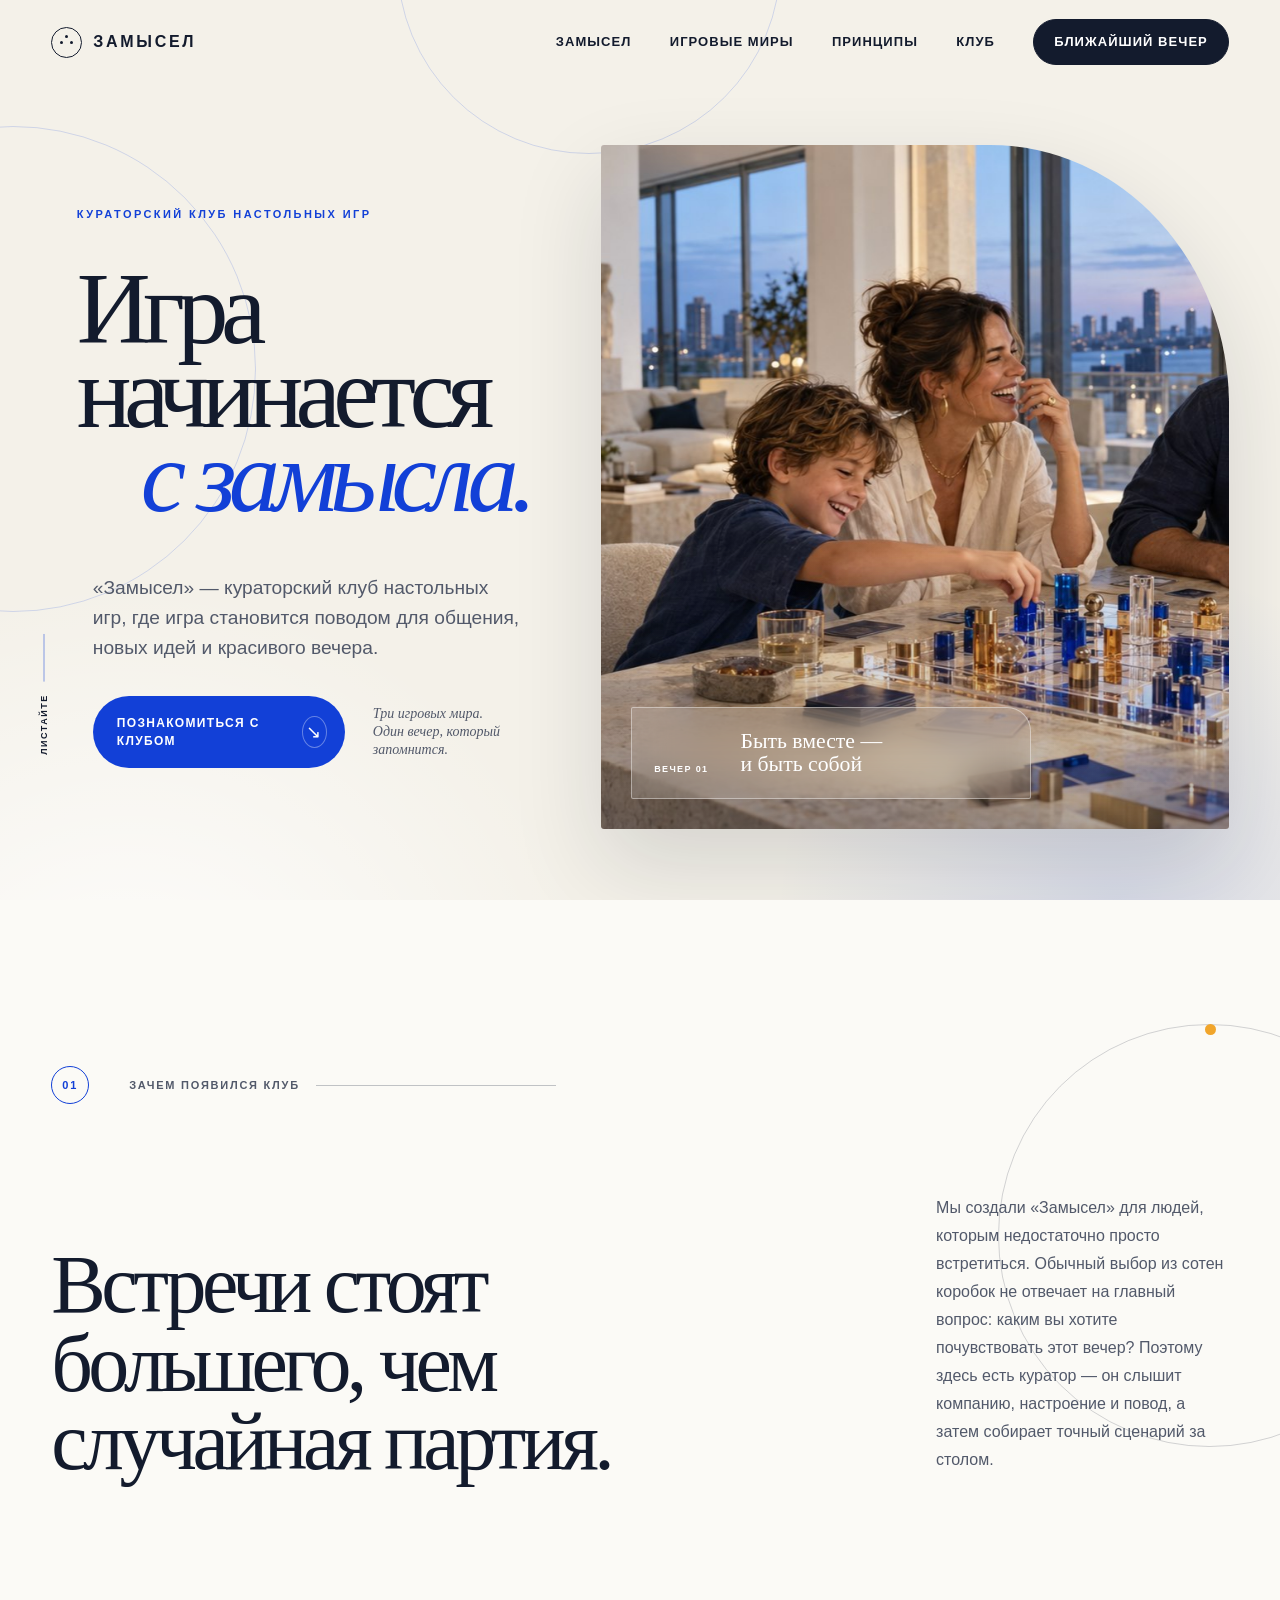
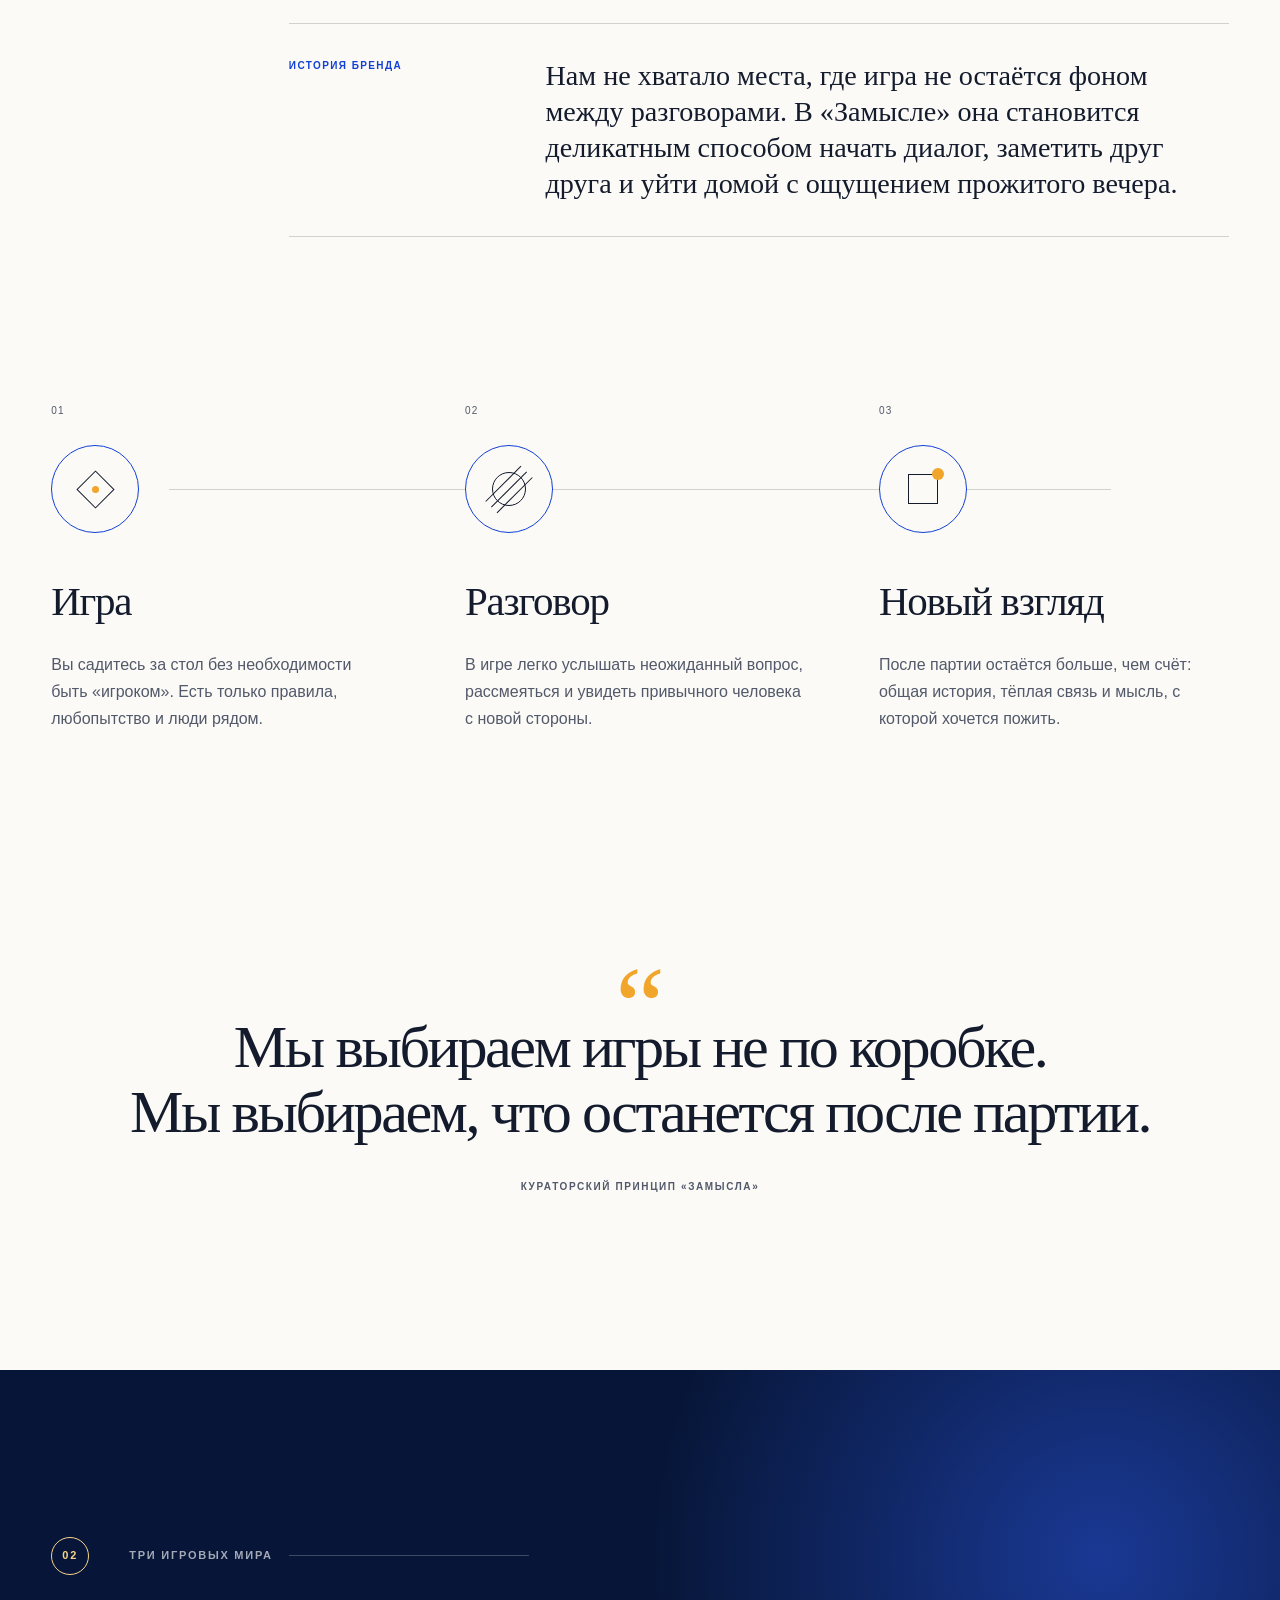
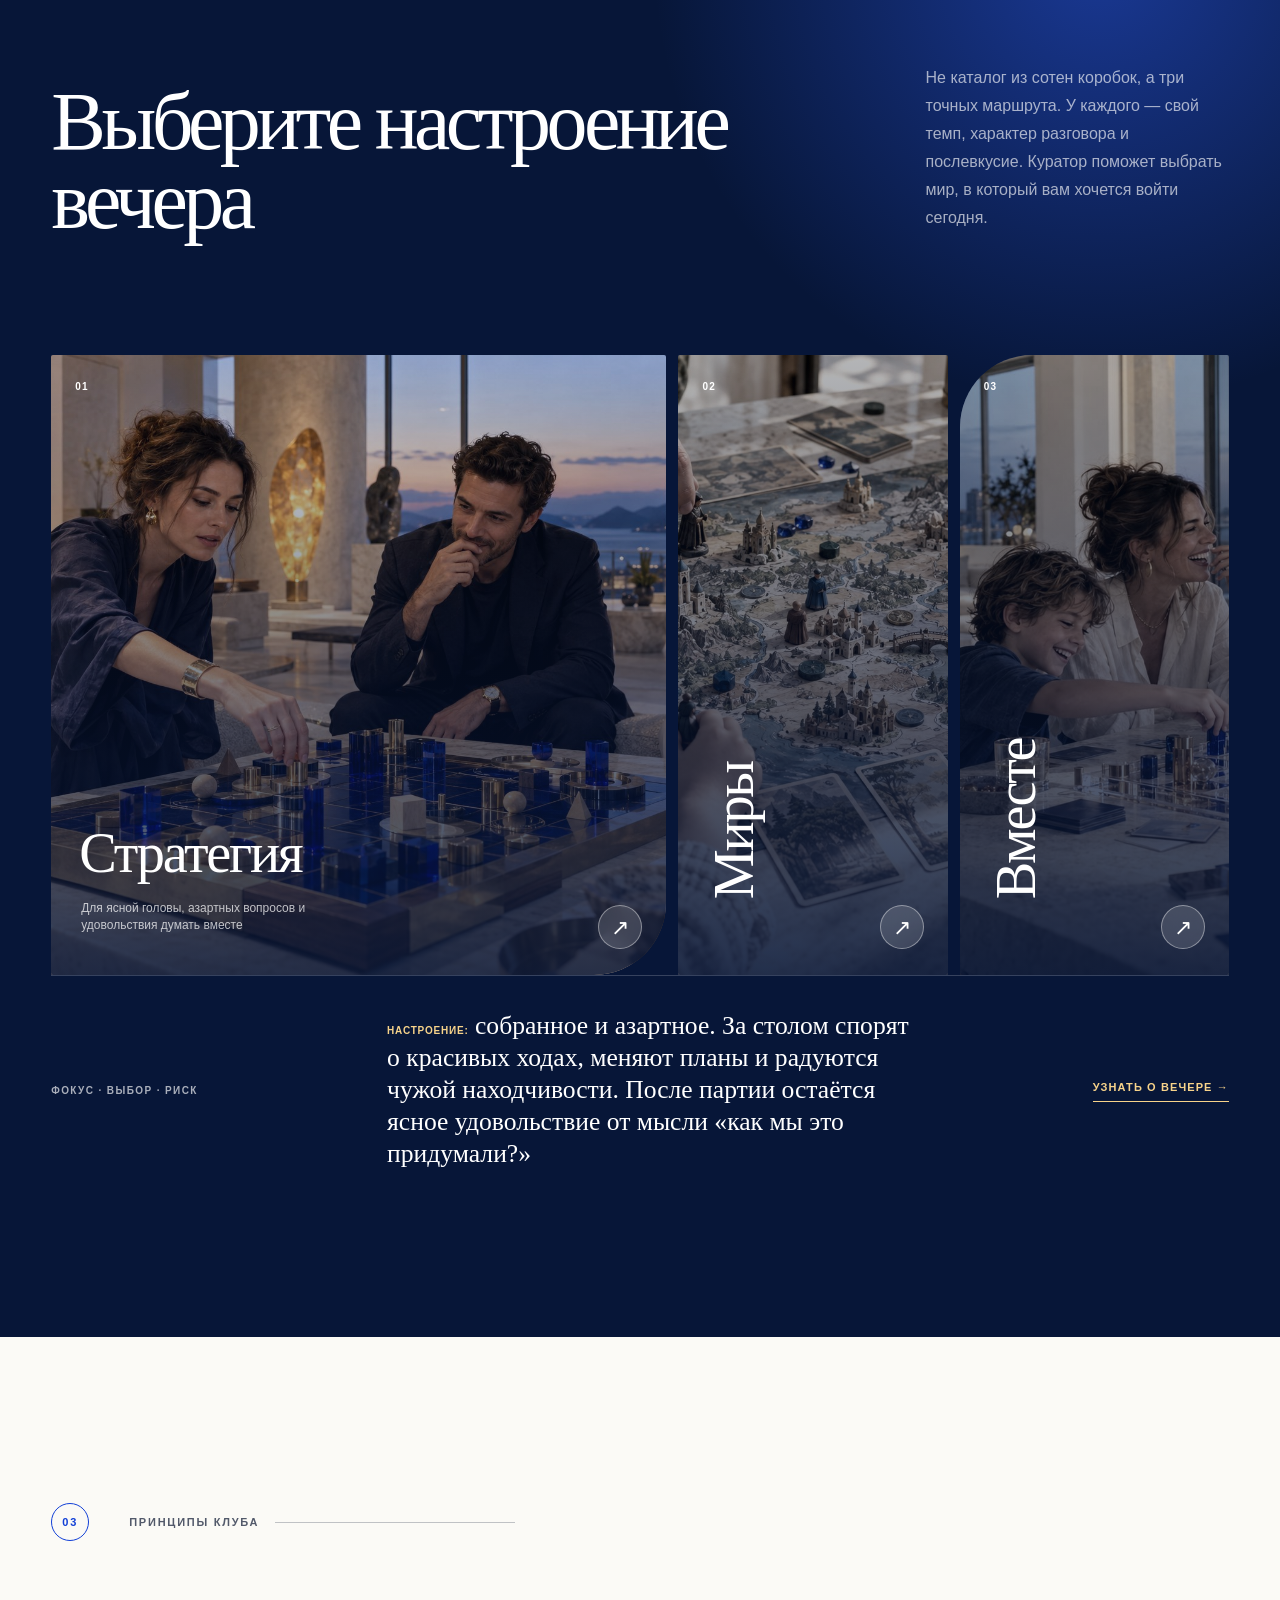
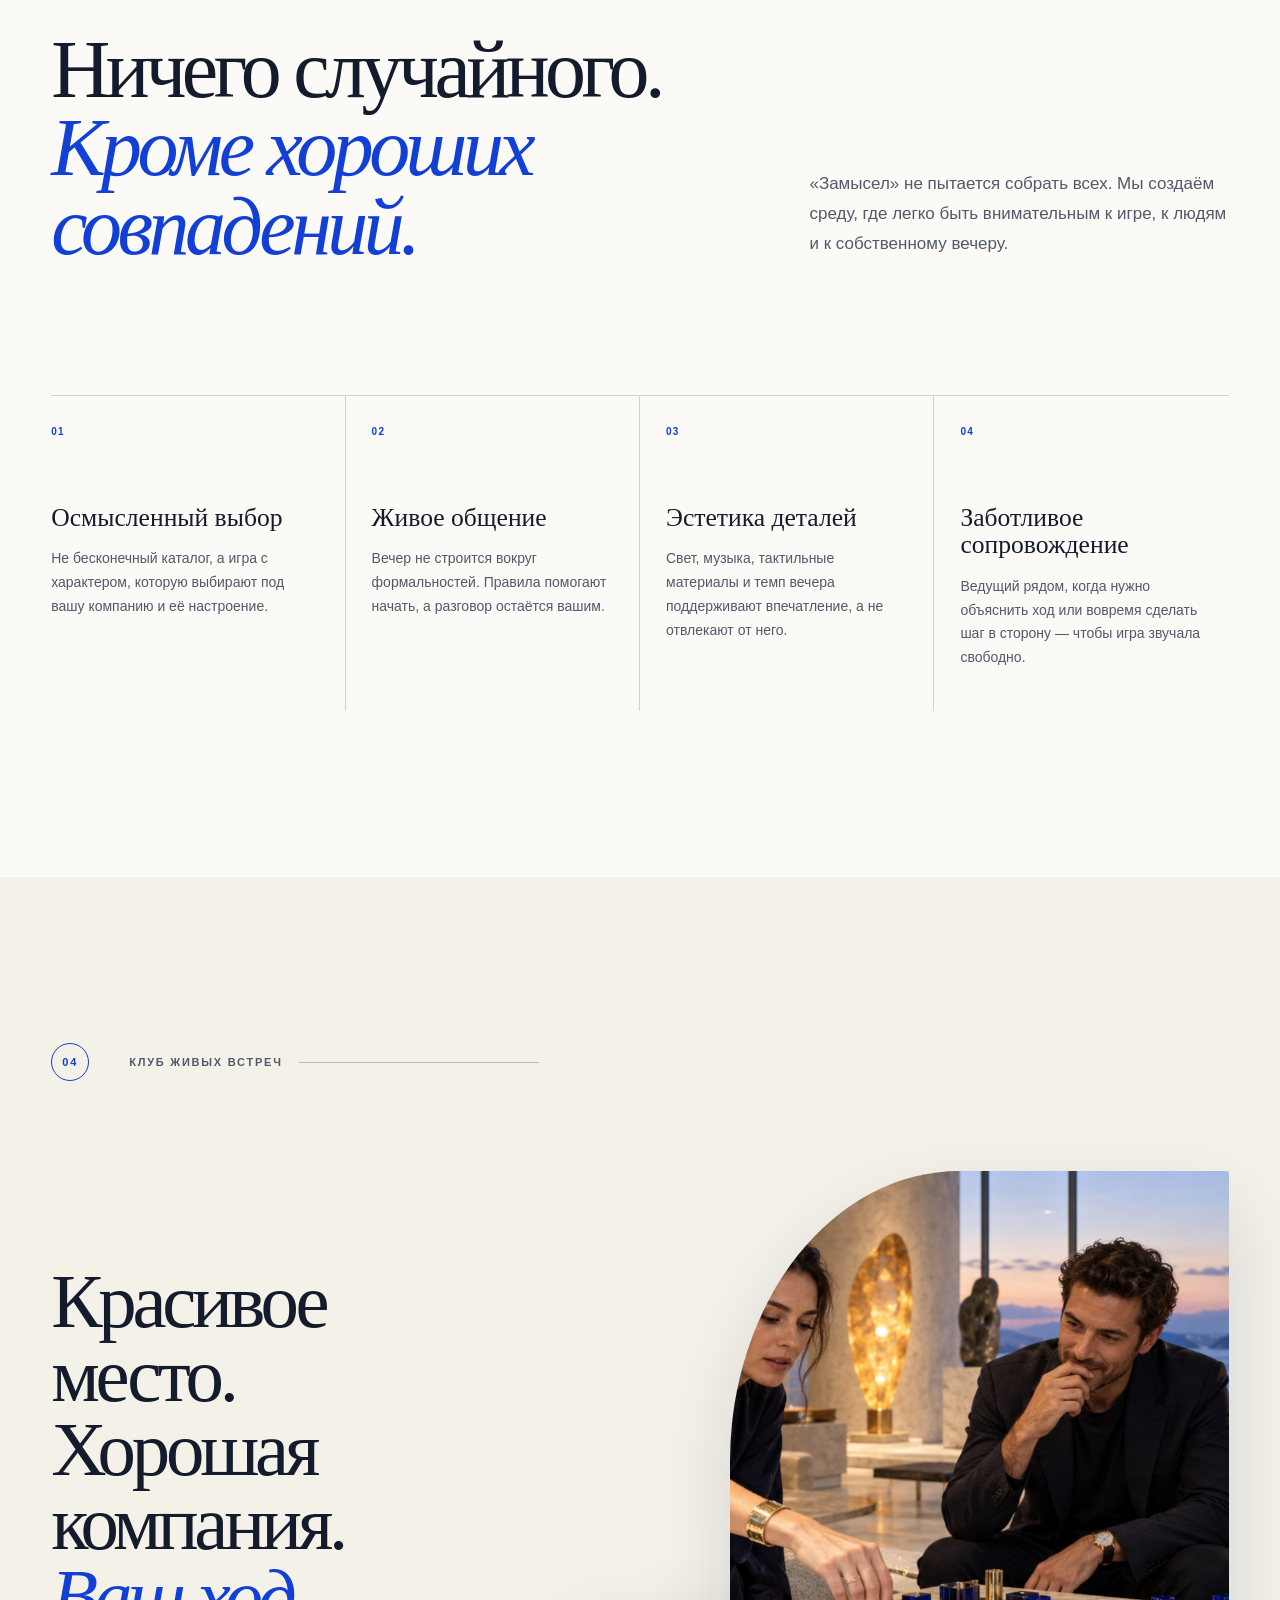
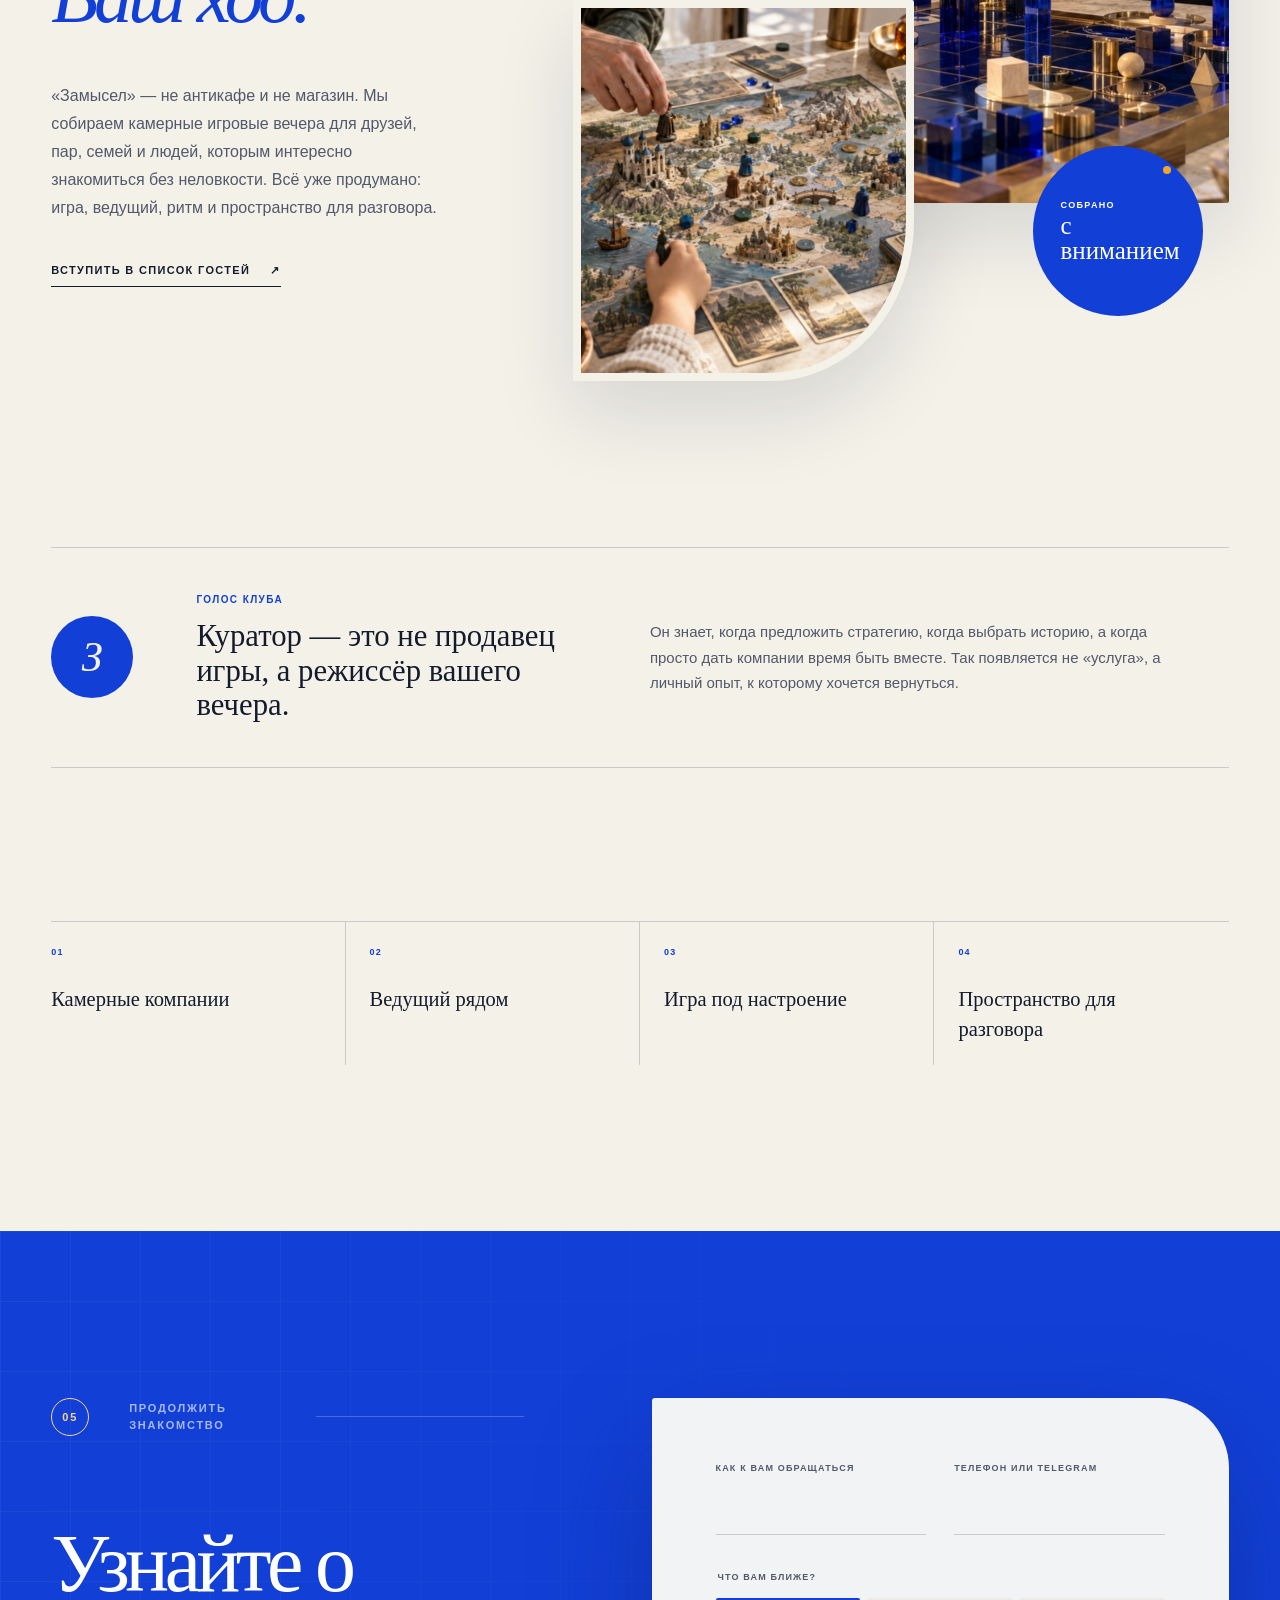
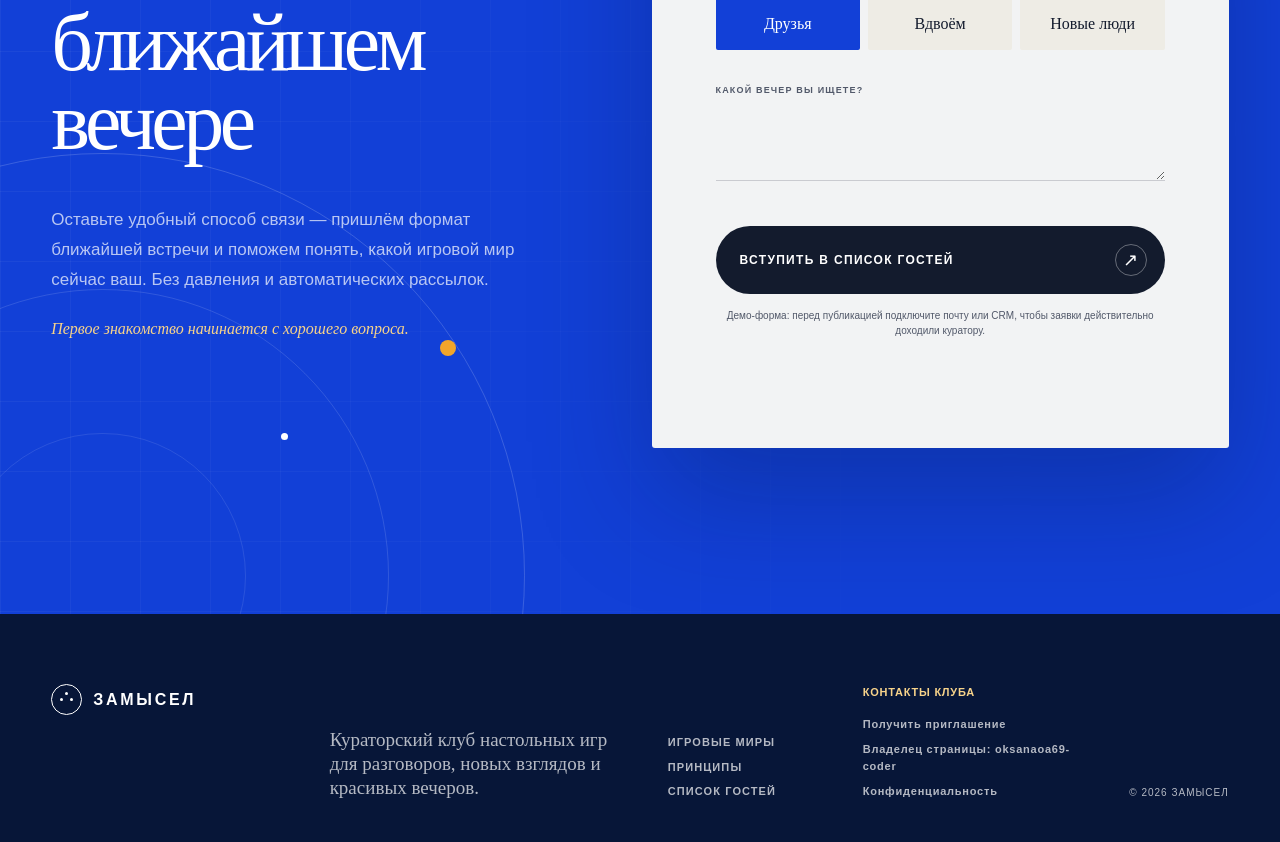
==== index.html @ 034beb00 "Обновить брендовый лендинг Замысла" ====
<!doctype html>
<html lang="ru">
  <head>
    <meta charset="UTF-8" />
    <meta name="viewport" content="width=device-width, initial-scale=1.0" />
    <meta
      name="description"
      content="Замысел — кураторский клуб настольных игр, где игра становится поводом для общения, новых идей и красивого вечера."
    />
    <meta name="theme-color" content="#f4f1e9" />
    <meta property="og:type" content="website" />
    <meta property="og:locale" content="ru_RU" />
    <meta property="og:title" content="Замысел — клуб настольных игр" />
    <meta
      property="og:description"
      content="Игра начинается с замысла. Кураторский клуб для разговоров, новых взглядов и красивых вечеров."
    />
    <meta property="og:url" content="https://oksanaoa69-coder.github.io/zamisil_lending/" />
    <meta
      property="og:image"
      content="https://oksanaoa69-coder.github.io/zamisil_lending/assets/images/og.jpg"
    />
    <meta property="og:image:width" content="1200" />
    <meta property="og:image:height" content="630" />
    <meta property="og:image:alt" content="Замысел — игра начинается с замысла" />
    <meta property="og:image:type" content="image/jpeg" />
    <meta name="twitter:card" content="summary_large_image" />
    <meta name="twitter:title" content="Замысел — клуб настольных игр" />
    <meta
      name="twitter:description"
      content="Игра начинается с замысла. Кураторский клуб для разговоров, новых взглядов и красивых вечеров."
    />
    <meta
      name="twitter:image"
      content="https://oksanaoa69-coder.github.io/zamisil_lending/assets/images/og.jpg"
    />
    <link rel="canonical" href="https://oksanaoa69-coder.github.io/zamisil_lending/" />
    <title>Замысел — кураторский клуб настольных игр</title>
    <link rel="icon" href="assets/favicon.svg" type="image/svg+xml" />
    <link rel="preload" href="assets/images/hero-together.jpg" as="image" />
    <link rel="stylesheet" href="styles.css" />
    <script src="script.js" defer></script>
  </head>
  <body>
    <a class="skip-link" href="#main">К содержанию</a>

    <div class="page-progress" aria-hidden="true"><span></span></div>
    <div class="cursor-glow" aria-hidden="true"></div>

    <header class="site-header" data-header>
      <a class="brand" href="#top" aria-label="Замысел — на главную">
        <span class="brand-mark" aria-hidden="true"><i></i></span>
        <span class="brand-name">Замысел</span>
      </a>

      <button
        class="menu-toggle"
        type="button"
        aria-expanded="false"
        aria-controls="site-nav"
        data-menu-toggle
      >
        <span>Меню</span>
        <i aria-hidden="true"></i>
      </button>

      <nav class="site-nav" id="site-nav" aria-label="Основная навигация" data-nav>
        <a href="#idea">Замысел</a>
        <a href="#collection">Игровые миры</a>
        <a href="#principles">Принципы</a>
        <a href="#club">Клуб</a>
        <a class="nav-cta" href="#invitation">Ближайший вечер</a>
      </nav>
    </header>

    <main id="main">
      <section class="hero" id="top" aria-labelledby="hero-title">
        <div class="hero-orbit orbit-one" aria-hidden="true"></div>
        <div class="hero-orbit orbit-two" aria-hidden="true"></div>

        <div class="hero-copy">
          <p class="eyebrow reveal">Кураторский клуб настольных игр</p>
          <h1 id="hero-title" class="hero-title">
            <span class="title-line reveal">Игра начинается</span>
            <span class="title-line title-accent reveal">с замысла.</span>
          </h1>
          <p class="hero-lead hero-positioning reveal">
            «Замысел» — кураторский клуб настольных игр, где игра становится поводом для общения,
            новых идей и красивого вечера.
          </p>
          <div class="hero-actions reveal">
            <a class="button button-primary magnetic" href="#club">
              <span>Познакомиться с клубом</span>
              <span class="button-arrow" aria-hidden="true">↘</span>
            </a>
            <span class="hero-note">Три игровых мира.<br />Один вечер, который запомнится.</span>
          </div>
        </div>

        <div class="hero-media reveal-media" data-parallax="0.045">
          <img
            src="assets/images/hero-together.jpg"
            alt="Люди за настольной игрой в светлом пространстве клуба"
            width="1672"
            height="941"
          />
          <div class="hero-media-label glass-card">
            <span>Вечер 01</span>
            <strong>Быть вместе —<br />и быть собой</strong>
          </div>
          <div class="hero-counter" aria-hidden="true">
            <span>01</span><i></i><span>03</span>
          </div>
        </div>

        <div class="hero-scroll" aria-hidden="true">
          <span>Листайте</span>
          <i></i>
        </div>
      </section>

      <section class="idea section" id="idea" aria-labelledby="idea-title">
        <div class="section-kicker reveal">
          <span>01</span>
          <p>Зачем появился клуб</p>
        </div>

        <div class="idea-heading">
          <h2 id="idea-title" class="display-heading reveal">
            Встречи стоят<br />большего, чем<br />случайная партия.
          </h2>
          <p class="idea-intro reveal">
            Мы создали «Замысел» для людей, которым недостаточно просто встретиться. Обычный выбор
            из сотен коробок не отвечает на главный вопрос: каким вы хотите почувствовать этот
            вечер? Поэтому здесь есть куратор — он слышит компанию, настроение и повод, а затем
            собирает точный сценарий за столом.
          </p>
        </div>

        <div class="brand-origin reveal">
          <p class="origin-label">История бренда</p>
          <p>
            Нам не хватало места, где игра не остаётся фоном между разговорами. В «Замысле» она
            становится деликатным способом начать диалог, заметить друг друга и уйти домой с
            ощущением прожитого вечера.
          </p>
        </div>

        <div class="story-path" data-story-path>
          <div class="story-line" aria-hidden="true"><i></i></div>

          <article class="story-step reveal" data-step="1">
            <span class="step-number">01</span>
            <div class="step-symbol symbol-play" aria-hidden="true"><i></i><b></b></div>
            <h3>Игра</h3>
            <p>Вы садитесь за стол без необходимости быть «игроком». Есть только правила, любопытство и люди рядом.</p>
          </article>

          <article class="story-step reveal" data-step="2">
            <span class="step-number">02</span>
            <div class="step-symbol symbol-idea" aria-hidden="true"><i></i><b></b></div>
            <h3>Разговор</h3>
            <p>В игре легко услышать неожиданный вопрос, рассмеяться и увидеть привычного человека с новой стороны.</p>
          </article>

          <article class="story-step reveal" data-step="3">
            <span class="step-number">03</span>
            <div class="step-symbol symbol-make" aria-hidden="true"><i></i><b></b></div>
            <h3>Новый взгляд</h3>
            <p>После партии остаётся больше, чем счёт: общая история, тёплая связь и мысль, с которой хочется пожить.</p>
          </article>
        </div>

        <div class="idea-quote reveal">
          <span class="quote-mark" aria-hidden="true">“</span>
          <blockquote>
            Мы выбираем игры не по коробке.<br />Мы выбираем, что останется после партии.
          </blockquote>
          <p>Кураторский принцип «Замысла»</p>
        </div>
      </section>

      <section class="collection section" id="collection" aria-labelledby="collection-title">
        <div class="section-kicker section-kicker-light reveal">
          <span>02</span>
          <p>Три игровых мира</p>
        </div>

        <div class="collection-head">
          <h2 id="collection-title" class="display-heading reveal">Выберите настроение вечера</h2>
          <p class="reveal">
            Не каталог из сотен коробок, а три точных маршрута. У каждого — свой темп, характер
            разговора и послевкусие. Куратор поможет выбрать мир, в который вам хочется войти сегодня.
          </p>
        </div>

        <div class="worlds" role="tablist" aria-label="Игровые миры">
          <button
            class="world-card is-active reveal"
            id="tab-strategy"
            type="button"
            role="tab"
            aria-selected="true"
            aria-controls="panel-strategy"
            data-world="strategy"
          >
            <span class="world-index">01</span>
            <img
              src="assets/images/world-strategy.jpg"
              alt="Компания размышляет над ходом в стратегической настольной игре"
              width="1536"
              height="1024"
              loading="lazy"
            />
            <span class="world-shade"></span>
            <span class="world-title">Стратегия</span>
            <span class="world-caption">Для ясной головы, азартных вопросов и удовольствия думать вместе</span>
            <span class="world-open" aria-hidden="true">↗</span>
          </button>

          <button
            class="world-card reveal"
            id="tab-worlds"
            type="button"
            role="tab"
            aria-selected="false"
            aria-controls="panel-worlds"
            tabindex="-1"
            data-world="worlds"
          >
            <span class="world-index">02</span>
            <img
              src="assets/images/world-story.jpg"
              alt="Детали игровой карты и рук участников приключенческой партии"
              width="1536"
              height="1024"
              loading="lazy"
            />
            <span class="world-shade"></span>
            <span class="world-title">Миры</span>
            <span class="world-caption">Для тех, кому хочется выйти из привычной реальности</span>
            <span class="world-open" aria-hidden="true">↗</span>
          </button>

          <button
            class="world-card reveal"
            id="tab-together"
            type="button"
            role="tab"
            aria-selected="false"
            aria-controls="panel-together"
            tabindex="-1"
            data-world="together"
          >
            <span class="world-index">03</span>
            <img
              src="assets/images/hero-together.jpg"
              alt="Тёплый игровой вечер в компании близких"
              width="1672"
              height="941"
              loading="lazy"
            />
            <span class="world-shade"></span>
            <span class="world-title">Вместе</span>
            <span class="world-caption">Для вечеров, которые потом вспоминают по фразам и смеху</span>
            <span class="world-open" aria-hidden="true">↗</span>
          </button>
        </div>

        <div class="world-panels">
          <article
            class="world-panel is-active"
            id="panel-strategy"
            role="tabpanel"
            aria-labelledby="tab-strategy"
            data-panel="strategy"
          >
            <span class="world-panel-tag">Фокус · Выбор · Риск</span>
            <p><strong>Настроение:</strong> собранное и азартное. За столом спорят о красивых ходах, меняют планы и радуются чужой находчивости. После партии остаётся ясное удовольствие от мысли «как мы это придумали?»</p>
            <a href="#invitation">Узнать о вечере <span aria-hidden="true">→</span></a>
          </article>
          <article
            class="world-panel"
            id="panel-worlds"
            role="tabpanel"
            aria-labelledby="tab-worlds"
            data-panel="worlds"
            hidden
          >
            <span class="world-panel-tag">История · Открытие · Воображение</span>
            <p><strong>Настроение:</strong> любопытное и чуть кинематографичное. Этот мир выбирают те, кто любит истории, детали и общий вымысел. За столом рождаются неожиданные роли, а после — собственная легенда вечера.</p>
            <a href="#invitation">Узнать о вечере <span aria-hidden="true">→</span></a>
          </article>
          <article
            class="world-panel"
            id="panel-together"
            role="tabpanel"
            aria-labelledby="tab-together"
            data-panel="together"
            hidden
          >
            <span class="world-panel-tag">Близость · Смех · Память</span>
            <p><strong>Настроение:</strong> лёгкое и настоящее. Здесь важнее не победа, а взгляд напротив, вовремя сказанная реплика и общий смех. После партии хочется не расходиться и продолжить разговор.</p>
            <a href="#invitation">Узнать о вечере <span aria-hidden="true">→</span></a>
          </article>
        </div>
      </section>

      <section class="principles section" id="principles" aria-labelledby="principles-title">
        <div class="section-kicker reveal">
          <span>03</span>
          <p>Принципы клуба</p>
        </div>
        <div class="principles-head">
          <h2 id="principles-title" class="display-heading reveal">Ничего случайного.<br /><em>Кроме хороших совпадений.</em></h2>
          <p class="reveal">«Замысел» не пытается собрать всех. Мы создаём среду, где легко быть внимательным к игре, к людям и к собственному вечеру.</p>
        </div>
        <ol class="principles-list">
          <li class="reveal">
            <span>01</span>
            <h3>Осмысленный выбор</h3>
            <p>Не бесконечный каталог, а игра с характером, которую выбирают под вашу компанию и её настроение.</p>
          </li>
          <li class="reveal">
            <span>02</span>
            <h3>Живое общение</h3>
            <p>Вечер не строится вокруг формальностей. Правила помогают начать, а разговор остаётся вашим.</p>
          </li>
          <li class="reveal">
            <span>03</span>
            <h3>Эстетика деталей</h3>
            <p>Свет, музыка, тактильные материалы и темп вечера поддерживают впечатление, а не отвлекают от него.</p>
          </li>
          <li class="reveal">
            <span>04</span>
            <h3>Заботливое сопровождение</h3>
            <p>Ведущий рядом, когда нужно объяснить ход или вовремя сделать шаг в сторону — чтобы игра звучала свободно.</p>
          </li>
        </ol>
      </section>

      <section class="club section" id="club" aria-labelledby="club-title">
        <div class="section-kicker reveal">
          <span>04</span>
          <p>Клуб живых встреч</p>
        </div>

        <div class="club-layout">
          <div class="club-copy">
            <h2 id="club-title" class="display-heading reveal">
              Красивое место.<br />Хорошая компания.<br /><em>Ваш ход.</em>
            </h2>
            <p class="reveal">
              «Замысел» — не антикафе и не магазин. Мы собираем камерные игровые вечера для друзей,
              пар, семей и людей, которым интересно знакомиться без неловкости. Всё уже продумано:
              игра, ведущий, ритм и пространство для разговора.
            </p>
            <a class="text-link reveal" href="#invitation">
              Вступить в список гостей <span aria-hidden="true">↗</span>
            </a>
          </div>

          <div class="club-collage" aria-label="Атмосфера клуба">
            <figure class="club-photo club-photo-main reveal-media" data-parallax="0.025">
              <img
                src="assets/images/world-strategy.jpg"
                alt="Участники камерного игрового вечера"
                width="1536"
                height="1024"
                loading="lazy"
              />
            </figure>
            <figure class="club-photo club-photo-detail reveal-media" data-parallax="-0.018">
              <img
                src="assets/images/world-story.jpg"
                alt="Детали настольной игры и рук участников"
                width="1536"
                height="1024"
                loading="lazy"
              />
            </figure>
            <div class="club-badge reveal" aria-hidden="true">
              <span>Собрано</span>
              <strong>с вниманием</strong>
              <i></i>
            </div>
          </div>
        </div>

        <aside class="curator-note reveal" aria-labelledby="curator-title">
          <div class="curator-note-mark" aria-hidden="true"><span>З</span></div>
          <div>
            <p class="origin-label">Голос клуба</p>
            <h3 id="curator-title">Куратор — это не продавец игры, а режиссёр вашего вечера.</h3>
          </div>
          <p>
            Он знает, когда предложить стратегию, когда выбрать историю, а когда просто дать компании время быть вместе. Так появляется не «услуга», а личный опыт, к которому хочется вернуться.
          </p>
        </aside>

        <ul class="club-values reveal" aria-label="Особенности клуба">
          <li><span>01</span>Камерные компании</li>
          <li><span>02</span>Ведущий рядом</li>
          <li><span>03</span>Игра под настроение</li>
          <li><span>04</span>Пространство для разговора</li>
        </ul>
      </section>

      <section class="invitation section" id="invitation" aria-labelledby="invitation-title">
        <div class="invitation-orbit" aria-hidden="true"><i></i><b></b></div>

        <div class="invitation-copy">
          <div class="section-kicker section-kicker-light reveal">
            <span>05</span>
            <p>Продолжить знакомство</p>
          </div>
          <h2 id="invitation-title" class="display-heading reveal">
            Узнайте о ближайшем вечере
          </h2>
          <p class="reveal">
            Оставьте удобный способ связи — пришлём формат ближайшей встречи и поможем понять,
            какой игровой мир сейчас ваш. Без давления и автоматических рассылок.
          </p>
          <span class="form-note reveal">Первое знакомство начинается с хорошего вопроса.</span>
        </div>

        <div class="form-wrap reveal">
          <form class="invitation-form" data-form novalidate>
            <div class="field">
              <label for="name">Как к вам обращаться</label>
              <input id="name" name="name" type="text" autocomplete="name" required />
              <span class="field-error">Пожалуйста, представьтесь</span>
            </div>

            <div class="field">
              <label for="contact">Телефон или Telegram</label>
              <input
                id="contact"
                name="contact"
                type="text"
                autocomplete="tel"
                required
                minlength="4"
              />
              <span class="field-error">Оставьте удобный способ связи</span>
            </div>

            <fieldset class="scenario-field">
              <legend>Что вам ближе?</legend>
              <div class="scenario-options">
                <label>
                  <input type="radio" name="scenario" value="friends" checked />
                  <span>Друзья</span>
                </label>
                <label>
                  <input type="radio" name="scenario" value="date" />
                  <span>Вдвоём</span>
                </label>
                <label>
                  <input type="radio" name="scenario" value="new" />
                  <span>Новые люди</span>
                </label>
              </div>
            </fieldset>

            <div class="field">
              <label for="message">Какой вечер вы ищете?</label>
              <textarea id="message" name="message" rows="2"></textarea>
            </div>

            <button class="button button-dark magnetic" type="submit">
              <span>Вступить в список гостей</span>
              <span class="button-arrow" aria-hidden="true">↗</span>
            </button>

            <p class="demo-disclaimer">
              Демо-форма: перед публикацией подключите почту или CRM, чтобы заявки действительно доходили куратору.
            </p>
          </form>

          <div class="form-success" data-form-success role="status" aria-live="polite" hidden>
            <span class="success-orbit" aria-hidden="true"><i></i></span>
            <p class="eyebrow">Вы в списке гостей</p>
            <h3>Спасибо, <span data-success-name>друг</span>.</h3>
            <p>В рабочей версии здесь будет подтверждение и программа ближайшего вечера. А пока можно вернуться к игровым мирам.</p>
            <button class="text-link" type="button" data-form-reset>
              Заполнить ещё раз <span aria-hidden="true">↗</span>
            </button>
          </div>
        </div>
      </section>
    </main>

    <footer class="site-footer" id="contacts">
      <a class="brand footer-brand" href="#top">
        <span class="brand-mark" aria-hidden="true"><i></i></span>
        <span class="brand-name">Замысел</span>
      </a>
      <p>Кураторский клуб настольных игр<br />для разговоров, новых взглядов и красивых вечеров.</p>
      <div class="footer-links">
        <a href="#collection">Игровые миры</a>
        <a href="#principles">Принципы</a>
        <a href="#invitation">Список гостей</a>
      </div>
      <div class="footer-contact">
        <span>Контакты клуба</span>
        <a href="#invitation">Получить приглашение</a>
        <a
          href="https://github.com/oksanaoa69-coder"
          target="_blank"
          rel="noopener noreferrer"
        >Владелец страницы: oksanaoa69-coder</a>
        <a href="privacy.html">Конфиденциальность</a>
      </div>
      <p class="footer-copy">© <span data-year></span> Замысел</p>
    </footer>
  </body>
</html>
---- styles.css ----
:root {
  --paper: #f4f1e9;
  --paper-bright: #fbfaf6;
  --stone: #ded8ca;
  --ink: #131b2d;
  --ink-soft: #52596a;
  --blue: #1240d7;
  --blue-deep: #0b236f;
  --blue-night: #071638;
  --amber: #f1a52b;
  --amber-soft: #f7d38a;
  --line: rgba(19, 27, 45, 0.18);
  --serif: "Iowan Old Style", "Palatino Linotype", Palatino, Baskerville, Georgia, serif;
  --sans: Inter, "Segoe UI", Helvetica, Arial, sans-serif;
  --page: min(92vw, 1440px);
  --header-height: 84px;
  --ease: cubic-bezier(0.2, 0.7, 0.2, 1);
}

*,
*::before,
*::after {
  box-sizing: border-box;
}

html {
  scroll-behavior: smooth;
  scroll-padding-top: calc(var(--header-height) + 12px);
  scrollbar-color: var(--blue) var(--paper);
}

body {
  margin: 0;
  min-width: 320px;
  overflow-x: hidden;
  color: var(--ink);
  background:
    radial-gradient(circle at 10% 12%, rgba(255, 255, 255, 0.95), transparent 30rem),
    var(--paper);
  font-family: var(--sans);
  font-size: 16px;
  line-height: 1.5;
  -webkit-font-smoothing: antialiased;
}

body.menu-open {
  overflow: hidden;
}

::selection {
  color: white;
  background: var(--blue);
}

img {
  display: block;
  max-width: 100%;
}

a {
  color: inherit;
  text-decoration: none;
}

button,
input,
textarea {
  color: inherit;
  font: inherit;
}

button,
a {
  -webkit-tap-highlight-color: transparent;
}

button {
  border: 0;
}

[hidden] {
  display: none !important;
}

:focus-visible {
  outline: 3px solid var(--amber);
  outline-offset: 4px;
}

.skip-link {
  position: fixed;
  top: 10px;
  left: 10px;
  z-index: 999;
  padding: 10px 16px;
  color: white;
  background: var(--ink);
  transform: translateY(-160%);
  transition: transform 0.2s ease;
}

.skip-link:focus {
  transform: translateY(0);
}

.page-progress {
  position: fixed;
  top: 0;
  left: 0;
  z-index: 200;
  width: 100%;
  height: 3px;
  pointer-events: none;
}

.page-progress span {
  display: block;
  width: 100%;
  height: 100%;
  background: var(--amber);
  transform: scaleX(0);
  transform-origin: left;
  will-change: transform;
}

.cursor-glow {
  position: fixed;
  top: 0;
  left: 0;
  z-index: 20;
  width: 260px;
  height: 260px;
  border-radius: 50%;
  pointer-events: none;
  opacity: 0;
  background: radial-gradient(circle, rgba(241, 165, 43, 0.13), rgba(18, 64, 215, 0.04) 40%, transparent 70%);
  transform: translate3d(-50%, -50%, 0);
  transition: opacity 0.35s ease;
  mix-blend-mode: multiply;
}

.cursor-glow.is-visible {
  opacity: 1;
}

.site-header {
  position: fixed;
  top: 0;
  left: 0;
  z-index: 100;
  display: flex;
  align-items: center;
  justify-content: space-between;
  width: 100%;
  height: var(--header-height);
  padding: 0 max(4vw, 24px);
  transition: background 0.4s ease, height 0.4s var(--ease), box-shadow 0.4s ease;
}

.site-header.is-scrolled {
  height: 68px;
  background: rgba(244, 241, 233, 0.82);
  box-shadow: 0 1px 0 rgba(19, 27, 45, 0.08);
  -webkit-backdrop-filter: blur(18px);
  backdrop-filter: blur(18px);
}

.brand {
  display: inline-flex;
  gap: 11px;
  align-items: center;
  font-size: 16px;
  font-weight: 700;
  letter-spacing: 0.17em;
  text-transform: uppercase;
}

.brand-mark {
  position: relative;
  display: grid;
  width: 31px;
  height: 31px;
  place-items: center;
  border: 1px solid currentColor;
  border-radius: 50%;
  transition: transform 0.5s var(--ease);
}

.brand:hover .brand-mark {
  transform: rotate(45deg);
}

.brand-mark::before,
.brand-mark::after,
.brand-mark i {
  position: absolute;
  width: 3px;
  height: 3px;
  content: "";
  background: currentColor;
  border-radius: 50%;
}

.brand-mark::before {
  left: 8px;
}

.brand-mark::after {
  right: 8px;
}

.brand-mark i {
  top: 7px;
}

.site-nav {
  display: flex;
  gap: clamp(24px, 3vw, 48px);
  align-items: center;
  font-size: 13px;
  font-weight: 600;
  letter-spacing: 0.08em;
  text-transform: uppercase;
}

.site-nav > a:not(.nav-cta) {
  position: relative;
  padding: 10px 0;
}

.site-nav > a:not(.nav-cta)::after {
  position: absolute;
  right: 0;
  bottom: 5px;
  left: 0;
  height: 1px;
  content: "";
  background: currentColor;
  transform: scaleX(0);
  transform-origin: right;
  transition: transform 0.35s var(--ease);
}

.site-nav > a:not(.nav-cta):hover::after,
.site-nav > a:not(.nav-cta).is-current::after {
  transform: scaleX(1);
  transform-origin: left;
}

.nav-cta {
  padding: 12px 20px;
  color: white;
  background: var(--ink);
  border: 1px solid var(--ink);
  border-radius: 999px;
  transition: color 0.25s ease, background 0.25s ease;
}

.nav-cta:hover {
  color: var(--ink);
  background: transparent;
}

.menu-toggle {
  display: none;
}

.section {
  position: relative;
  padding: clamp(100px, 13vw, 200px) max(4vw, 24px);
}

.section-kicker {
  display: grid;
  grid-template-columns: 62px auto;
  gap: 16px;
  align-items: center;
  width: var(--page);
  margin: 0 auto clamp(54px, 7vw, 98px);
  color: var(--ink-soft);
  font-size: 11px;
  font-weight: 700;
  letter-spacing: 0.16em;
  text-transform: uppercase;
}

.section-kicker span {
  display: grid;
  width: 38px;
  height: 38px;
  color: var(--blue);
  border: 1px solid currentColor;
  border-radius: 50%;
  place-items: center;
}

.section-kicker p {
  display: flex;
  gap: 16px;
  align-items: center;
  margin: 0;
}

.section-kicker p::after {
  display: block;
  width: min(20vw, 240px);
  height: 1px;
  content: "";
  background: currentColor;
  opacity: 0.35;
}

.section-kicker-light {
  color: rgba(255, 255, 255, 0.63);
}

.section-kicker-light span {
  color: var(--amber-soft);
}

.display-heading {
  margin: 0;
  font-family: var(--serif);
  font-size: clamp(42px, 6.4vw, 104px);
  font-weight: 400;
  line-height: 0.96;
  letter-spacing: -0.055em;
}

.eyebrow {
  margin: 0;
  font-size: 11px;
  font-weight: 700;
  letter-spacing: 0.22em;
  text-transform: uppercase;
}

.hero {
  position: relative;
  display: grid;
  grid-template-columns: minmax(340px, 0.92fr) minmax(440px, 1.22fr);
  gap: clamp(36px, 6vw, 100px);
  align-items: center;
  min-height: 100svh;
  padding: calc(var(--header-height) + 60px) max(4vw, 24px) 70px;
  overflow: hidden;
}

.hero::after {
  position: absolute;
  right: -15vw;
  bottom: -28vw;
  z-index: -1;
  width: 55vw;
  height: 55vw;
  content: "";
  background: radial-gradient(circle, rgba(18, 64, 215, 0.13), transparent 69%);
  border-radius: 50%;
}

.hero-copy {
  position: relative;
  z-index: 4;
  max-width: 720px;
  padding-left: max(2vw, 10px);
}

.hero-copy .eyebrow {
  margin-bottom: clamp(32px, 5vh, 64px);
  color: var(--blue);
}

.hero-title {
  margin: 0;
  font-family: var(--serif);
  font-size: clamp(64px, 8vw, 142px);
  font-weight: 400;
  line-height: 0.82;
  letter-spacing: -0.075em;
}

.title-line {
  display: block;
}

.title-accent {
  margin-left: clamp(34px, 5vw, 90px);
  color: var(--blue);
  font-style: italic;
  white-space: nowrap;
}

.hero-lead {
  max-width: 510px;
  margin: clamp(38px, 6vh, 70px) 0 0 max(1vw, 16px);
  color: var(--ink-soft);
  font-size: clamp(17px, 1.25vw, 21px);
  line-height: 1.7;
}

.hero-actions {
  display: flex;
  gap: 28px;
  align-items: center;
  margin: 34px 0 0 max(1vw, 16px);
}

.button {
  position: relative;
  display: inline-flex;
  gap: 30px;
  align-items: center;
  justify-content: space-between;
  min-width: 252px;
  padding: 18px 18px 18px 24px;
  overflow: hidden;
  font-size: 12px;
  font-weight: 700;
  letter-spacing: 0.11em;
  text-transform: uppercase;
  border-radius: 999px;
  cursor: pointer;
  transform: translate3d(var(--mag-x, 0), var(--mag-y, 0), 0);
  transition: transform 0.25s var(--ease), background 0.3s ease, color 0.3s ease;
}

.button > * {
  position: relative;
  z-index: 1;
}

.button-primary {
  color: white;
  background: var(--blue);
}

.button-primary::before,
.button-dark::before {
  position: absolute;
  inset: 0;
  content: "";
  background: var(--amber);
  border-radius: inherit;
  transform: translateX(-102%);
  transition: transform 0.45s var(--ease);
}

.button-primary:hover::before,
.button-dark:hover::before {
  transform: translateX(0);
}

.button-primary:hover,
.button-dark:hover {
  color: var(--ink);
}

.button-arrow {
  display: grid;
  width: 32px;
  height: 32px;
  font-size: 18px;
  font-weight: 400;
  border: 1px solid rgba(255, 255, 255, 0.35);
  border-radius: 50%;
  place-items: center;
}

.hero-note {
  color: var(--ink-soft);
  font-family: var(--serif);
  font-size: 14px;
  font-style: italic;
  line-height: 1.3;
}

.hero-media {
  position: relative;
  height: min(76vh, 820px);
  min-height: 560px;
  overflow: hidden;
  border-radius: 3px 38% 3px 3px;
  box-shadow: 0 35px 90px rgba(19, 27, 45, 0.14);
  isolation: isolate;
}

.hero-media::after {
  position: absolute;
  inset: 0;
  z-index: 1;
  content: "";
  background: linear-gradient(180deg, transparent 55%, rgba(7, 22, 56, 0.3));
  pointer-events: none;
}

.hero-media > img {
  width: 100%;
  height: 110%;
  object-fit: cover;
  object-position: 55% center;
  transform: translate3d(0, var(--parallax-y, 0), 0) scale(1.035);
  will-change: transform;
}

.glass-card {
  color: white;
  background: rgba(255, 255, 255, 0.13);
  border: 1px solid rgba(255, 255, 255, 0.4);
  -webkit-backdrop-filter: blur(18px);
  backdrop-filter: blur(18px);
}

.hero-media-label {
  position: absolute;
  bottom: 30px;
  left: 30px;
  z-index: 3;
  display: flex;
  gap: 32px;
  align-items: flex-end;
  width: min(400px, calc(100% - 60px));
  padding: 22px;
  border-radius: 2px 24px 2px 2px;
}

.hero-media-label span {
  font-size: 9px;
  font-weight: 700;
  letter-spacing: 0.15em;
  text-transform: uppercase;
}

.hero-media-label strong {
  font-family: var(--serif);
  font-size: clamp(20px, 1.7vw, 28px);
  font-weight: 400;
  line-height: 1.05;
}

.hero-counter {
  position: absolute;
  top: 26px;
  right: 28px;
  z-index: 3;
  display: flex;
  gap: 8px;
  align-items: center;
  color: white;
  font-size: 10px;
  letter-spacing: 0.1em;
}

.hero-counter i {
  width: 38px;
  height: 1px;
  background: currentColor;
}

.hero-orbit {
  position: absolute;
  z-index: -1;
  border: 1px solid rgba(18, 64, 215, 0.16);
  border-radius: 50%;
  animation: orbit-breathe 8s ease-in-out infinite;
}

.hero-orbit::before {
  position: absolute;
  top: 50%;
  left: -5px;
  width: 9px;
  height: 9px;
  content: "";
  background: var(--amber);
  border-radius: 50%;
}

.orbit-one {
  top: 14%;
  left: -18vw;
  width: 38vw;
  height: 38vw;
}

.orbit-two {
  top: -18vw;
  left: 31vw;
  width: 30vw;
  height: 30vw;
  animation-delay: -3s;
}

.hero-scroll {
  position: absolute;
  bottom: 25px;
  left: max(4vw, 24px);
  display: flex;
  gap: 12px;
  align-items: center;
  font-size: 9px;
  font-weight: 700;
  letter-spacing: 0.17em;
  text-transform: uppercase;
  transform: rotate(-90deg) translateX(100%);
  transform-origin: left bottom;
}

.hero-scroll i {
  width: 48px;
  height: 1px;
  overflow: hidden;
  background: var(--line);
}

.hero-scroll i::after {
  display: block;
  width: 100%;
  height: 100%;
  content: "";
  background: var(--blue);
  animation: scroll-line 2s ease-in-out infinite;
}

.idea {
  overflow: hidden;
  background: var(--paper-bright);
}

.idea::before {
  position: absolute;
  top: 6%;
  right: -11vw;
  width: 33vw;
  height: 33vw;
  content: "";
  border: 1px solid var(--line);
  border-radius: 50%;
}

.idea::after {
  position: absolute;
  top: 6%;
  right: 5vw;
  width: 11px;
  height: 11px;
  content: "";
  background: var(--amber);
  border-radius: 50%;
}

.idea-heading {
  display: grid;
  grid-template-columns: 1.5fr 0.58fr;
  gap: clamp(50px, 10vw, 160px);
  align-items: end;
  width: var(--page);
  margin: 0 auto;
}

.idea-intro {
  max-width: 420px;
  margin: 0 0 8px;
  color: var(--ink-soft);
  font-size: clamp(16px, 1.25vw, 20px);
  line-height: 1.75;
}

.story-path {
  position: relative;
  display: grid;
  grid-template-columns: repeat(3, 1fr);
  gap: clamp(28px, 5vw, 88px);
  width: var(--page);
  margin: clamp(90px, 13vw, 190px) auto 0;
}

.story-line {
  position: absolute;
  top: 86px;
  right: 10%;
  left: 10%;
  height: 1px;
  overflow: hidden;
  background: var(--line);
}

.story-line i {
  display: block;
  width: 100%;
  height: 100%;
  background: linear-gradient(90deg, var(--blue), var(--amber));
  transform: scaleX(var(--story-progress, 0));
  transform-origin: left;
}

.story-step {
  position: relative;
  z-index: 1;
  padding-top: 168px;
}

.step-number {
  position: absolute;
  top: 0;
  left: 0;
  color: var(--ink-soft);
  font-size: 10px;
  letter-spacing: 0.12em;
}

.step-symbol {
  position: absolute;
  top: 42px;
  left: 0;
  display: grid;
  width: 88px;
  height: 88px;
  background: var(--paper-bright);
  border: 1px solid var(--blue);
  border-radius: 50%;
  place-items: center;
  transition: color 0.45s ease, background 0.45s ease, transform 0.45s var(--ease);
}

.story-step:hover .step-symbol {
  color: white;
  background: var(--blue);
  transform: rotate(12deg) scale(1.05);
}

.step-symbol i,
.step-symbol b {
  position: absolute;
  display: block;
}

.symbol-play i {
  width: 27px;
  height: 27px;
  border: 1px solid currentColor;
  transform: rotate(45deg);
}

.symbol-play b {
  width: 7px;
  height: 7px;
  background: var(--amber);
  border-radius: 50%;
}

.symbol-idea i {
  width: 34px;
  height: 34px;
  border: 1px solid currentColor;
  border-radius: 50%;
}

.symbol-idea b {
  width: 50px;
  height: 1px;
  background: currentColor;
  box-shadow: 0 -8px 0 currentColor, 0 8px 0 currentColor;
  transform: rotate(-45deg);
}

.symbol-make i {
  width: 30px;
  height: 30px;
  border: 1px solid currentColor;
}

.symbol-make b {
  top: 22px;
  right: 22px;
  width: 12px;
  height: 12px;
  background: var(--amber);
  border-radius: 50%;
}

.story-step h3 {
  margin: 0 0 18px;
  font-family: var(--serif);
  font-size: clamp(34px, 3.2vw, 52px);
  font-weight: 400;
  letter-spacing: -0.03em;
}

.story-step p {
  max-width: 340px;
  margin: 0;
  color: var(--ink-soft);
  line-height: 1.7;
}

.idea-quote {
  position: relative;
  width: min(1060px, 90vw);
  margin: clamp(120px, 17vw, 240px) auto 0;
  text-align: center;
}

.quote-mark {
  display: block;
  height: 65px;
  color: var(--amber);
  font-family: var(--serif);
  font-size: 112px;
  line-height: 1;
}

.idea-quote blockquote {
  margin: 0;
  font-family: var(--serif);
  font-size: clamp(31px, 4.7vw, 72px);
  font-weight: 400;
  line-height: 1.08;
  letter-spacing: -0.04em;
}

.idea-quote p {
  margin-top: 34px;
  color: var(--ink-soft);
  font-size: 10px;
  font-weight: 700;
  letter-spacing: 0.16em;
  text-transform: uppercase;
}

.collection {
  color: white;
  background:
    radial-gradient(circle at 86% 12%, rgba(46, 94, 248, 0.48), transparent 28rem),
    var(--blue-night);
}

.collection-head {
  display: grid;
  grid-template-columns: 1.4fr 0.55fr;
  gap: clamp(50px, 8vw, 150px);
  align-items: end;
  width: var(--page);
  margin: 0 auto;
}

.collection-head > p {
  max-width: 380px;
  margin: 0 0 8px;
  color: rgba(255, 255, 255, 0.64);
  line-height: 1.75;
}

.worlds {
  display: grid;
  grid-template-columns: 1.6fr 0.7fr 0.7fr;
  gap: 12px;
  width: var(--page);
  min-height: 620px;
  margin: clamp(65px, 9vw, 120px) auto 0;
  transition: grid-template-columns 0.6s var(--ease);
}

.worlds[data-active="worlds"] {
  grid-template-columns: 0.7fr 1.6fr 0.7fr;
}

.worlds[data-active="together"] {
  grid-template-columns: 0.7fr 0.7fr 1.6fr;
}

.world-card {
  position: relative;
  min-width: 0;
  overflow: hidden;
  color: white;
  text-align: left;
  background: #172648;
  border-radius: 2px 2px 72px 2px;
  cursor: pointer;
  isolation: isolate;
}

.world-card:nth-child(2) {
  border-radius: 2px;
}

.world-card:nth-child(3) {
  border-radius: 72px 2px 2px 2px;
}

.world-card img {
  position: absolute;
  inset: 0;
  width: 100%;
  height: 100%;
  object-fit: cover;
  filter: saturate(0.55) contrast(1.08) brightness(0.75);
  transform: scale(1.04);
  transition: filter 0.7s ease, transform 0.9s var(--ease);
}

.world-card.is-active img,
.world-card:hover img {
  filter: saturate(0.9) contrast(1.02) brightness(0.9);
  transform: scale(1);
}

.world-shade {
  position: absolute;
  inset: 0;
  z-index: 1;
  background: linear-gradient(180deg, rgba(7, 22, 56, 0.06), rgba(7, 22, 56, 0.85));
}

.world-index,
.world-title,
.world-caption,
.world-open {
  position: absolute;
  z-index: 2;
}

.world-index {
  top: 24px;
  left: 24px;
  font-size: 10px;
  font-weight: 700;
  letter-spacing: 0.12em;
}

.world-title {
  bottom: 76px;
  left: 28px;
  font-family: var(--serif);
  font-size: clamp(36px, 4.4vw, 70px);
  line-height: 1;
  letter-spacing: -0.04em;
  transform: rotate(-90deg) translateY(100%);
  transform-origin: left bottom;
  transition: transform 0.5s var(--ease);
}

.world-card.is-active .world-title {
  bottom: 94px;
  transform: none;
}

.world-caption {
  bottom: 42px;
  left: 30px;
  max-width: 290px;
  overflow: hidden;
  font-size: 12px;
  line-height: 1.4;
  opacity: 0;
  transform: translateY(10px);
  transition: opacity 0.4s ease 0.15s, transform 0.4s ease 0.15s;
}

.world-card.is-active .world-caption {
  opacity: 0.72;
  transform: translateY(0);
}

.world-open {
  right: 24px;
  bottom: 26px;
  display: grid;
  width: 44px;
  height: 44px;
  font-size: 22px;
  background: rgba(255, 255, 255, 0.14);
  border: 1px solid rgba(255, 255, 255, 0.4);
  border-radius: 50%;
  place-items: center;
  -webkit-backdrop-filter: blur(10px);
  backdrop-filter: blur(10px);
}

.world-panels {
  width: var(--page);
  margin: 0 auto;
}

.world-panel {
  display: grid;
  grid-template-columns: 0.65fr 1.2fr 0.6fr;
  gap: 50px;
  align-items: center;
  min-height: 160px;
  padding: 34px 0 0;
  color: rgba(255, 255, 255, 0.66);
  border-top: 1px solid rgba(255, 255, 255, 0.19);
}

.world-panel[hidden] {
  display: none;
}

.world-panel-tag {
  font-size: 10px;
  font-weight: 700;
  letter-spacing: 0.14em;
  text-transform: uppercase;
}

.world-panel p {
  margin: 0;
  color: white;
  font-family: var(--serif);
  font-size: clamp(21px, 2vw, 31px);
  line-height: 1.25;
}

.world-panel a {
  justify-self: end;
  padding-bottom: 5px;
  color: var(--amber-soft);
  font-size: 11px;
  font-weight: 700;
  letter-spacing: 0.1em;
  text-transform: uppercase;
  border-bottom: 1px solid currentColor;
}

.club {
  overflow: hidden;
  background: var(--paper);
}

.club-layout {
  display: grid;
  grid-template-columns: 0.75fr 1.25fr;
  gap: clamp(60px, 10vw, 160px);
  align-items: center;
  width: var(--page);
  margin: 0 auto;
}

.club-copy {
  position: relative;
  z-index: 3;
}

.club-copy .display-heading {
  font-size: clamp(52px, 6vw, 96px);
}

.club-copy .display-heading em {
  color: var(--blue);
  font-weight: 400;
}

.club-copy > p {
  max-width: 470px;
  margin: 48px 0 30px;
  color: var(--ink-soft);
  font-size: clamp(16px, 1.2vw, 19px);
  line-height: 1.75;
}

.text-link {
  display: inline-flex;
  gap: 20px;
  align-items: center;
  padding: 10px 0 7px;
  font-size: 11px;
  font-weight: 700;
  letter-spacing: 0.12em;
  text-transform: uppercase;
  background: transparent;
  border-bottom: 1px solid currentColor;
  cursor: pointer;
}

.text-link span {
  transition: transform 0.3s var(--ease);
}

.text-link:hover span {
  transform: translate(4px, -4px);
}

.club-collage {
  position: relative;
  min-height: min(65vw, 810px);
}

.club-photo {
  position: absolute;
  margin: 0;
  overflow: hidden;
  box-shadow: 0 32px 80px rgba(19, 27, 45, 0.13);
}

.club-photo img {
  width: 100%;
  height: 110%;
  object-fit: cover;
  transform: translate3d(0, var(--parallax-y, 0), 0) scale(1.03);
}

.club-photo-main {
  top: 0;
  right: 0;
  width: 76%;
  height: 78%;
  border-radius: 46% 2px 2px 2px;
}

.club-photo-main img {
  object-position: 55% center;
}

.club-photo-detail {
  bottom: 0;
  left: 0;
  z-index: 2;
  width: 52%;
  height: 47%;
  border: 8px solid var(--paper);
  border-radius: 2px 2px 42% 2px;
}

.club-photo-detail img {
  object-position: center;
}

.club-badge {
  position: absolute;
  right: 4%;
  bottom: 8%;
  z-index: 4;
  display: flex;
  flex-direction: column;
  justify-content: center;
  width: 170px;
  height: 170px;
  padding: 28px;
  color: white;
  background: var(--blue);
  border-radius: 50%;
  animation: orbit-breathe 6s ease-in-out infinite;
}

.club-badge span {
  font-size: 9px;
  font-weight: 700;
  letter-spacing: 0.15em;
  text-transform: uppercase;
}

.club-badge strong {
  font-family: var(--serif);
  font-size: 25px;
  font-weight: 400;
  line-height: 1;
}

.club-badge i {
  position: absolute;
  top: 20px;
  right: 32px;
  width: 8px;
  height: 8px;
  background: var(--amber);
  border-radius: 50%;
}

.club-values {
  display: grid;
  grid-template-columns: repeat(4, 1fr);
  width: var(--page);
  margin: clamp(90px, 12vw, 170px) auto 0;
  padding: 0;
  list-style: none;
  border-top: 1px solid var(--line);
}

.club-values li {
  min-height: 120px;
  padding: 24px 24px 20px 0;
  font-family: var(--serif);
  font-size: clamp(17px, 1.6vw, 24px);
  border-right: 1px solid var(--line);
}

.club-values li + li {
  padding-left: 24px;
}

.club-values li:last-child {
  border-right: 0;
}

.club-values span {
  display: block;
  margin-bottom: 24px;
  color: var(--blue);
  font-family: var(--sans);
  font-size: 9px;
  font-weight: 700;
  letter-spacing: 0.13em;
}

.invitation {
  display: grid;
  grid-template-columns: 0.9fr 1.1fr;
  gap: clamp(60px, 10vw, 170px);
  min-height: 850px;
  overflow: hidden;
  color: white;
  background: var(--blue);
}

.invitation::before {
  position: absolute;
  inset: 0;
  content: "";
  background:
    linear-gradient(rgba(255, 255, 255, 0.045) 1px, transparent 1px),
    linear-gradient(90deg, rgba(255, 255, 255, 0.045) 1px, transparent 1px);
  background-size: 70px 70px;
  -webkit-mask-image: linear-gradient(90deg, black, transparent 78%);
  mask-image: linear-gradient(90deg, black, transparent 78%);
}

.invitation-copy,
.form-wrap {
  position: relative;
  z-index: 2;
}

.invitation-copy .section-kicker {
  width: auto;
  margin-bottom: clamp(50px, 7vw, 90px);
}

.invitation-copy > p {
  max-width: 500px;
  margin: 44px 0 22px;
  color: rgba(255, 255, 255, 0.7);
  font-size: clamp(17px, 1.3vw, 20px);
  line-height: 1.75;
}

.form-note {
  color: var(--amber-soft);
  font-family: var(--serif);
  font-size: 16px;
  font-style: italic;
}

.invitation-orbit {
  position: absolute;
  bottom: -30vw;
  left: -25vw;
  width: 66vw;
  height: 66vw;
  border: 1px solid rgba(255, 255, 255, 0.17);
  border-radius: 50%;
}

.invitation-orbit::before,
.invitation-orbit::after,
.invitation-orbit i,
.invitation-orbit b {
  position: absolute;
  content: "";
  border-radius: 50%;
}

.invitation-orbit::before {
  inset: 16%;
  border: 1px solid rgba(255, 255, 255, 0.13);
}

.invitation-orbit::after {
  inset: 33%;
  border: 1px solid rgba(255, 255, 255, 0.1);
}

.invitation-orbit i {
  top: 22%;
  right: 8%;
  width: 16px;
  height: 16px;
  background: var(--amber);
}

.invitation-orbit b {
  top: 33%;
  right: 28%;
  width: 7px;
  height: 7px;
  background: white;
}

.form-wrap {
  align-self: center;
  min-height: 650px;
  padding: clamp(30px, 5vw, 70px);
  color: var(--ink);
  background: rgba(251, 250, 246, 0.96);
  border-radius: 3px 70px 3px 3px;
  box-shadow: 0 50px 120px rgba(4, 14, 47, 0.25);
}

.invitation-form {
  display: grid;
  grid-template-columns: 1fr 1fr;
  gap: 34px 28px;
}

.field {
  position: relative;
  padding-top: 24px;
}

.field:nth-of-type(3),
.scenario-field,
.invitation-form .button,
.demo-disclaimer {
  grid-column: 1 / -1;
}

.field label,
.scenario-field legend {
  display: block;
  color: var(--ink-soft);
  font-size: 9px;
  font-weight: 700;
  letter-spacing: 0.13em;
  text-transform: uppercase;
}

.field label {
  position: absolute;
  top: 0;
}

.field input,
.field textarea {
  width: 100%;
  padding: 10px 0 14px;
  background: transparent;
  border: 0;
  border-bottom: 1px solid var(--line);
  border-radius: 0;
  outline: 0;
  transition: border-color 0.3s ease, box-shadow 0.3s ease;
}

.field input:focus,
.field textarea:focus {
  border-bottom-color: var(--blue);
  box-shadow: 0 1px 0 var(--blue);
}

.field textarea {
  min-height: 68px;
  resize: vertical;
}

.field-error {
  position: absolute;
  right: 0;
  bottom: -19px;
  display: none;
  color: #a03232;
  font-size: 10px;
}

.field.has-error input {
  border-bottom-color: #a03232;
}

.field.has-error .field-error {
  display: block;
}

.scenario-field {
  min-width: 0;
  margin: 2px 0 0;
  padding: 0;
  border: 0;
}

.scenario-field legend {
  margin-bottom: 14px;
}

.scenario-options {
  display: grid;
  grid-template-columns: repeat(3, 1fr);
  gap: 8px;
}

.scenario-options label {
  cursor: pointer;
}

.scenario-options input {
  position: absolute;
  width: 1px;
  height: 1px;
  opacity: 0;
}

.scenario-options span {
  display: grid;
  min-height: 52px;
  padding: 10px;
  font-family: var(--serif);
  text-align: center;
  background: #eeece5;
  border: 1px solid transparent;
  border-radius: 2px;
  place-items: center;
  transition: color 0.25s ease, background 0.25s ease, border-color 0.25s ease;
}

.scenario-options input:checked + span {
  color: white;
  background: var(--blue);
}

.scenario-options input:focus-visible + span {
  outline: 3px solid var(--amber);
  outline-offset: 3px;
}

.button-dark {
  width: 100%;
  margin-top: 4px;
  color: white;
  background: var(--ink);
}

.demo-disclaimer {
  margin: -20px 0 0;
  color: var(--ink-soft);
  font-size: 10px;
  text-align: center;
}

.form-success {
  display: flex;
  flex-direction: column;
  align-items: flex-start;
  justify-content: center;
  min-height: 510px;
  padding: clamp(10px, 4vw, 50px);
}

.form-success[hidden] {
  display: none;
}

.form-success .eyebrow {
  color: var(--blue);
}

.form-success h3 {
  margin: 28px 0 24px;
  font-family: var(--serif);
  font-size: clamp(44px, 5vw, 74px);
  font-weight: 400;
  line-height: 1;
  letter-spacing: -0.04em;
}

.form-success > p:not(.eyebrow) {
  max-width: 440px;
  margin: 0 0 40px;
  color: var(--ink-soft);
  line-height: 1.7;
}

.success-orbit {
  position: relative;
  display: grid;
  width: 90px;
  height: 90px;
  margin-bottom: 46px;
  border: 1px solid var(--blue);
  border-radius: 50%;
  place-items: center;
}

.success-orbit::before,
.success-orbit::after {
  position: absolute;
  content: "";
  background: var(--blue);
}

.success-orbit::before {
  width: 35px;
  height: 1px;
  transform: rotate(45deg);
}

.success-orbit::after {
  width: 35px;
  height: 1px;
  transform: rotate(-45deg);
}

.success-orbit i {
  position: absolute;
  top: 8px;
  right: 8px;
  width: 10px;
  height: 10px;
  background: var(--amber);
  border-radius: 50%;
}

.site-footer {
  display: grid;
  grid-template-columns: 1fr 1fr 1fr auto;
  gap: 40px;
  align-items: end;
  padding: 70px max(4vw, 24px) 42px;
  color: rgba(255, 255, 255, 0.7);
  background: var(--blue-night);
}

.footer-brand {
  align-self: start;
  color: white;
}

.site-footer > p {
  margin: 0;
  font-family: var(--serif);
  font-size: 19px;
  line-height: 1.25;
}

.footer-links {
  display: flex;
  flex-direction: column;
  gap: 8px;
  font-size: 11px;
  font-weight: 700;
  letter-spacing: 0.1em;
  text-transform: uppercase;
}

.footer-links a:hover {
  color: white;
}

.site-footer .footer-copy {
  font-family: var(--sans);
  font-size: 10px;
  letter-spacing: 0.1em;
  text-transform: uppercase;
}

.reveal,
.reveal-media {
  opacity: 1;
  transform: none;
}

.reveal-media {
  transform: none;
}

.js-ready .reveal,
.js-ready .reveal-media {
  opacity: 0;
  transform: translateY(28px);
  transition: opacity 0.65s var(--ease), transform 0.65s var(--ease);
}

.js-ready .reveal-media {
  transform: translateY(35px) scale(0.985);
}

.js-ready .reveal.is-visible,
.js-ready .reveal-media.is-visible {
  opacity: 1;
  transform: translateY(0) scale(1);
}

.title-line:nth-child(2) {
  transition-delay: 0.12s;
}

.hero-lead {
  transition-delay: 0.2s;
}

.hero-actions {
  transition-delay: 0.28s;
}

@keyframes scroll-line {
  0% {
    transform: translateX(-100%);
  }
  55%,
  100% {
    transform: translateX(100%);
  }
}

@keyframes orbit-breathe {
  0%,
  100% {
    transform: scale(1) rotate(0deg);
  }
  50% {
    transform: scale(1.04) rotate(6deg);
  }
}

@media (max-width: 1120px) {
  .hero {
    grid-template-columns: 0.9fr 1fr;
    gap: 35px;
  }

  .hero-title {
    font-size: clamp(60px, 8.5vw, 100px);
  }

  .hero-media {
    height: 70vh;
  }

  .worlds {
    min-height: 540px;
  }

  .invitation {
    gap: 60px;
  }
}

@media (max-width: 900px) {
  :root {
    --header-height: 70px;
  }

  .site-header {
    padding: 0 24px;
  }

  .menu-toggle {
    position: relative;
    z-index: 103;
    display: flex;
    gap: 10px;
    align-items: center;
    padding: 12px;
    font-size: 10px;
    font-weight: 700;
    letter-spacing: 0.12em;
    text-transform: uppercase;
    background: transparent;
    cursor: pointer;
  }

  .menu-toggle i,
  .menu-toggle i::before {
    display: block;
    width: 18px;
    height: 1px;
    content: "";
    background: currentColor;
    transition: transform 0.3s ease;
  }

  .menu-toggle i::before {
    transform: translateY(5px);
  }

  .menu-toggle[aria-expanded="true"] i {
    transform: rotate(45deg);
  }

  .menu-toggle[aria-expanded="true"] i::before {
    transform: rotate(-90deg);
  }

  .site-nav {
    position: fixed;
    inset: 0;
    z-index: 102;
    display: flex;
    flex-direction: column;
    gap: 18px;
    align-items: flex-start;
    justify-content: center;
    padding: 80px 12vw;
    color: white;
    font-family: var(--serif);
    font-size: clamp(34px, 7vw, 62px);
    font-weight: 400;
    letter-spacing: -0.03em;
    text-transform: none;
    background: var(--blue-night);
    visibility: hidden;
    opacity: 0;
    transform: translateY(-12px);
    transition: opacity 0.35s ease, transform 0.35s var(--ease), visibility 0.35s;
  }

  .site-nav.is-open {
    visibility: visible;
    opacity: 1;
    transform: translateY(0);
  }

  .site-nav .nav-cta {
    margin-top: 24px;
    padding: 15px 22px;
    color: var(--ink);
    font-family: var(--sans);
    font-size: 11px;
    letter-spacing: 0.1em;
    text-transform: uppercase;
    background: var(--amber);
    border-color: var(--amber);
  }

  .site-header:has(.site-nav.is-open) {
    color: white;
    background: transparent;
    box-shadow: none;
  }

  .hero {
    grid-template-columns: 1fr;
    min-height: auto;
    padding-top: 140px;
  }

  .hero-copy {
    max-width: 760px;
  }

  .hero-title {
    font-size: clamp(70px, 14vw, 126px);
  }

  .hero-lead {
    max-width: 620px;
  }

  .hero-media {
    width: calc(100% - 5vw);
    height: 68vh;
    margin-left: 5vw;
  }

  .hero-scroll {
    display: none;
  }

  .idea-heading,
  .collection-head,
  .club-layout,
  .invitation {
    grid-template-columns: 1fr;
  }

  .idea-intro,
  .collection-head > p {
    max-width: 580px;
  }

  .story-path {
    gap: 26px;
  }

  .worlds {
    grid-template-columns: 1.45fr 0.65fr 0.65fr;
    min-height: 510px;
  }

  .world-panel {
    grid-template-columns: 0.7fr 1.3fr;
  }

  .world-panel a {
    display: none;
  }

  .club-collage {
    min-height: 720px;
  }

  .club-copy > p {
    max-width: 620px;
  }

  .club-values {
    grid-template-columns: 1fr 1fr;
  }

  .club-values li:nth-child(2) {
    border-right: 0;
  }

  .club-values li:nth-child(n + 3) {
    border-top: 1px solid var(--line);
  }

  .invitation {
    min-height: 0;
  }

  .invitation-copy .section-kicker {
    margin-left: 0;
  }

  .form-wrap {
    min-height: 0;
  }

  .site-footer {
    grid-template-columns: 1fr 1fr;
  }

  .footer-links,
  .footer-copy {
    margin-top: 35px;
  }
}

@media (max-width: 650px) {
  :root {
    --page: 100%;
  }

  .section {
    padding: 100px 20px;
  }

  .section-kicker {
    grid-template-columns: 46px auto;
    margin-bottom: 50px;
  }

  .section-kicker span {
    width: 34px;
    height: 34px;
  }

  .section-kicker p::after {
    flex: 1;
    width: auto;
  }

  .display-heading {
    font-size: clamp(45px, 13.5vw, 68px);
  }

  .hero {
    gap: 50px;
    padding: 126px 20px 38px;
  }

  .hero-copy {
    padding-left: 0;
  }

  .hero-copy .eyebrow {
    margin-bottom: 30px;
  }

  .hero-title {
    font-size: clamp(64px, 19vw, 92px);
    line-height: 0.88;
  }

  .title-accent {
    margin-left: 24px;
  }

  .hero-lead,
  .hero-actions {
    margin-left: 0;
  }

  .hero-actions {
    align-items: flex-start;
  }

  .button {
    min-width: 220px;
  }

  .hero-note {
    display: none;
  }

  .hero-media {
    width: calc(100% + 20px);
    height: 70svh;
    min-height: 520px;
    margin-left: 0;
    border-radius: 2px 120px 2px 2px;
  }

  .hero-media > img {
    object-position: 62% center;
  }

  .hero-media-label {
    bottom: 18px;
    left: 18px;
    width: calc(100% - 36px);
    padding: 17px;
  }

  .idea-heading {
    gap: 38px;
  }

  .story-path {
    grid-template-columns: 1fr;
    gap: 62px;
    margin-top: 85px;
  }

  .story-line {
    top: 42px;
    right: auto;
    bottom: 40px;
    left: 43px;
    width: 1px;
    height: auto;
  }

  .story-line i {
    width: 100%;
    height: 100%;
    transform: scaleY(var(--story-progress, 0));
    transform-origin: top;
  }

  .story-step {
    min-height: 120px;
    padding: 0 0 0 122px;
  }

  .step-number {
    top: -24px;
  }

  .step-symbol {
    top: 0;
  }

  .idea-quote {
    margin-top: 125px;
  }

  .collection-head {
    gap: 35px;
  }

  .worlds {
    display: flex;
    width: calc(100% + 20px);
    min-height: 0;
    margin-left: 0;
    overflow-x: auto;
    scroll-snap-type: x mandatory;
    scrollbar-width: none;
  }

  .worlds::-webkit-scrollbar {
    display: none;
  }

  .world-card {
    flex: 0 0 82vw;
    height: 560px;
    border-radius: 2px 2px 60px 2px !important;
    scroll-snap-align: start;
  }

  .world-card img,
  .world-card.is-active img {
    filter: saturate(0.9) contrast(1.02) brightness(0.9);
  }

  .world-title,
  .world-card.is-active .world-title {
    bottom: 100px;
    transform: none;
  }

  .world-caption,
  .world-card.is-active .world-caption {
    opacity: 0.75;
    transform: none;
  }

  .world-panel {
    display: block;
    padding-top: 26px;
  }

  .world-panel p {
    margin-top: 20px;
  }

  .club-layout {
    gap: 70px;
  }

  .club-collage {
    min-height: 560px;
  }

  .club-photo-main {
    width: 87%;
    height: 74%;
  }

  .club-photo-detail {
    width: 62%;
    height: 43%;
  }

  .club-badge {
    width: 135px;
    height: 135px;
    padding: 22px;
  }

  .club-badge strong {
    font-size: 20px;
  }

  .club-values {
    grid-template-columns: 1fr;
  }

  .club-values li,
  .club-values li + li {
    min-height: 90px;
    padding: 20px 0;
    border-top: 1px solid var(--line);
    border-right: 0;
  }

  .club-values li:first-child {
    border-top: 0;
  }

  .club-values span {
    display: inline-block;
    width: 48px;
    margin: 0;
  }

  .invitation {
    gap: 55px;
  }

  .form-wrap {
    min-height: 0;
    padding: 35px 24px;
    border-radius: 2px 50px 2px 2px;
  }

  .invitation-form {
    grid-template-columns: 1fr;
    gap: 32px;
  }

  .field:nth-of-type(3),
  .scenario-field,
  .invitation-form .button,
  .demo-disclaimer {
    grid-column: auto;
  }

  .scenario-options span {
    min-height: 46px;
    padding: 8px 4px;
    font-size: 14px;
  }

  .site-footer {
    grid-template-columns: 1fr;
    gap: 38px;
    padding-top: 58px;
  }

  .footer-links,
  .footer-copy {
    margin-top: 0;
  }
}

@media (hover: none), (pointer: coarse) {
  .cursor-glow {
    display: none;
  }
}

@media (prefers-reduced-motion: reduce) {
  html {
    scroll-behavior: auto;
  }

  *,
  *::before,
  *::after {
    scroll-behavior: auto !important;
    animation-duration: 0.01ms !important;
    animation-iteration-count: 1 !important;
    transition-duration: 0.01ms !important;
  }

  .reveal,
  .reveal-media {
    opacity: 1;
    transform: none;
  }

  .hero-media > img,
  .club-photo img {
    transform: scale(1.03);
  }

  .cursor-glow {
    display: none;
  }
}

/* Brand-story additions */
.hero-positioning {
  max-width: 590px;
  font-size: clamp(18px, 1.5vw, 23px);
  line-height: 1.55;
}

.brand-origin {
  display: grid;
  grid-template-columns: 0.32fr 1fr;
  gap: 38px;
  max-width: 940px;
  margin: clamp(76px, 11vw, 150px) 0 0 auto;
  padding: 34px 0;
  border-top: 1px solid var(--line);
  border-bottom: 1px solid var(--line);
}

.origin-label {
  margin: 0;
  color: var(--blue);
  font-size: 10px;
  font-weight: 700;
  letter-spacing: 0.14em;
  text-transform: uppercase;
}

.brand-origin > p:last-child {
  max-width: 680px;
  margin: 0;
  font-family: var(--serif);
  font-size: clamp(22px, 2.2vw, 34px);
  line-height: 1.28;
}

.principles {
  overflow: hidden;
  background: var(--paper-bright);
}

.principles-head {
  display: grid;
  grid-template-columns: 1.15fr 0.75fr;
  gap: clamp(45px, 9vw, 150px);
  align-items: end;
  width: var(--page);
  margin: 0 auto;
}

.principles-head .display-heading em {
  color: var(--blue);
  font-weight: 400;
}

.principles-head > p {
  max-width: 430px;
  margin: 0 0 8px;
  color: var(--ink-soft);
  font-size: 17px;
  line-height: 1.75;
}

.principles-list {
  display: grid;
  grid-template-columns: repeat(4, 1fr);
  width: var(--page);
  margin: clamp(75px, 10vw, 140px) auto 0;
  padding: 0;
  list-style: none;
  border-top: 1px solid var(--line);
}

.principles-list li {
  min-height: 315px;
  padding: 28px 26px 24px 0;
  border-right: 1px solid var(--line);
}

.principles-list li + li {
  padding-left: 26px;
}

.principles-list li:last-child {
  border-right: 0;
}

.principles-list span {
  display: block;
  margin-bottom: 65px;
  color: var(--blue);
  font-size: 10px;
  font-weight: 700;
  letter-spacing: 0.13em;
}

.principles-list h3 {
  margin: 0 0 16px;
  font-family: var(--serif);
  font-size: clamp(23px, 2vw, 31px);
  font-weight: 400;
  line-height: 1.08;
}

.principles-list p {
  margin: 0;
  color: var(--ink-soft);
  font-size: 14px;
  line-height: 1.7;
}

.world-panel strong {
  color: var(--amber-soft);
  font-family: var(--sans);
  font-size: 10px;
  font-weight: 700;
  letter-spacing: 0.08em;
  text-transform: uppercase;
}

.curator-note {
  display: grid;
  grid-template-columns: 94px 0.82fr 1.18fr;
  gap: clamp(28px, 4vw, 72px);
  align-items: center;
  width: var(--page);
  margin: clamp(105px, 13vw, 180px) auto 0;
  padding: 44px 0;
  border-top: 1px solid var(--line);
  border-bottom: 1px solid var(--line);
}

.curator-note-mark {
  display: grid;
  width: 82px;
  height: 82px;
  color: var(--paper);
  background: var(--blue);
  border-radius: 50%;
  place-items: center;
}

.curator-note-mark span {
  font-family: var(--serif);
  font-size: 42px;
  font-style: italic;
}

.curator-note h3 {
  max-width: 440px;
  margin: 12px 0 0;
  font-family: var(--serif);
  font-size: clamp(26px, 2.4vw, 39px);
  font-weight: 400;
  line-height: 1.12;
}

.curator-note > p {
  max-width: 520px;
  margin: 0;
  color: var(--ink-soft);
  font-size: 15px;
  line-height: 1.72;
}

.footer-contact {
  display: flex;
  flex-direction: column;
  gap: 9px;
  align-self: start;
  font-size: 11px;
  font-weight: 700;
  letter-spacing: 0.07em;
  text-transform: uppercase;
}

.footer-contact span {
  margin-bottom: 6px;
  color: var(--amber-soft);
}

.footer-contact a {
  text-transform: none;
}

.footer-contact a:hover,
.footer-contact a:focus-visible {
  color: white;
}

.policy-page {
  min-height: 100vh;
  background:
    radial-gradient(circle at 86% 8%, rgba(18, 64, 215, 0.11), transparent 28rem),
    var(--paper);
}

.policy-header {
  display: flex;
  align-items: center;
  justify-content: space-between;
  width: var(--page);
  margin: 0 auto;
  padding: 34px 0;
  border-bottom: 1px solid var(--line);
}

.policy-main {
  width: min(92vw, 930px);
  margin: 0 auto;
  padding: clamp(90px, 12vw, 170px) 0 120px;
}

.policy-main > .eyebrow {
  color: var(--blue);
}

.policy-main h1 {
  margin: 30px 0 45px;
  font-family: var(--serif);
  font-size: clamp(58px, 9vw, 126px);
  font-weight: 400;
  line-height: 0.9;
  letter-spacing: -0.06em;
}

.policy-lead {
  max-width: 720px;
  margin: 0 0 clamp(80px, 10vw, 130px);
  color: var(--ink-soft);
  font-family: var(--serif);
  font-size: clamp(24px, 3vw, 38px);
  line-height: 1.3;
}

.policy-main section {
  display: grid;
  grid-template-columns: 0.55fr 1fr;
  gap: 45px;
  padding: 34px 0;
  border-top: 1px solid var(--line);
}

.policy-main section:last-of-type {
  border-bottom: 1px solid var(--line);
}

.policy-main h2 {
  margin: 0;
  font-family: var(--serif);
  font-size: clamp(23px, 2.5vw, 34px);
  font-weight: 400;
}

.policy-main section p {
  max-width: 540px;
  margin: 0;
  color: var(--ink-soft);
  line-height: 1.75;
}

.policy-meta {
  margin-top: 38px;
  color: var(--ink-soft);
  font-size: 11px;
  letter-spacing: 0.04em;
}

.policy-meta a {
  color: var(--blue);
  text-decoration: underline;
  text-underline-offset: 3px;
}

.site-footer {
  grid-template-columns: 1fr 1.25fr 0.65fr 0.95fr auto;
}

.button:hover,
.button:focus-visible {
  box-shadow: 0 12px 28px rgba(7, 22, 56, 0.18);
}

@media (max-width: 900px) {
  .principles-head,
  .curator-note {
    grid-template-columns: 1fr;
  }

  .principles-head > p {
    max-width: 580px;
  }

  .principles-list {
    grid-template-columns: 1fr 1fr;
  }

  .principles-list li:nth-child(2) {
    border-right: 0;
  }

  .principles-list li:nth-child(n + 3) {
    border-top: 1px solid var(--line);
  }

  .curator-note {
    gap: 22px;
  }

  .site-footer {
    grid-template-columns: 1fr 1fr;
  }

  .footer-contact {
    margin-top: 35px;
  }
}

@media (max-width: 650px) {
  .brand-origin {
    grid-template-columns: 1fr;
    gap: 20px;
    margin-top: 76px;
    padding: 25px 0;
  }

  .principles-head,
  .principles-list,
  .curator-note {
    width: 100%;
  }

  .principles-list {
    grid-template-columns: 1fr;
    margin-top: 68px;
  }

  .principles-list li,
  .principles-list li + li {
    min-height: 0;
    padding: 25px 0 30px;
    border-top: 1px solid var(--line);
    border-right: 0;
  }

  .principles-list li:first-child {
    border-top: 0;
  }

  .principles-list span {
    margin-bottom: 34px;
  }

  .curator-note {
    margin-top: 85px;
    padding: 32px 0;
  }

  .curator-note-mark {
    width: 64px;
    height: 64px;
  }

  .curator-note-mark span {
    font-size: 34px;
  }

  .footer-contact {
    margin-top: 0;
  }

  .site-footer {
    grid-template-columns: 1fr;
  }

  .policy-header {
    width: calc(100% - 40px);
  }

  .policy-header .text-link {
    max-width: 120px;
    text-align: right;
  }

  .policy-main section {
    grid-template-columns: 1fr;
    gap: 18px;
  }
}

@media (max-width: 360px) {
  .hero-media {
    width: 100%;
  }
}
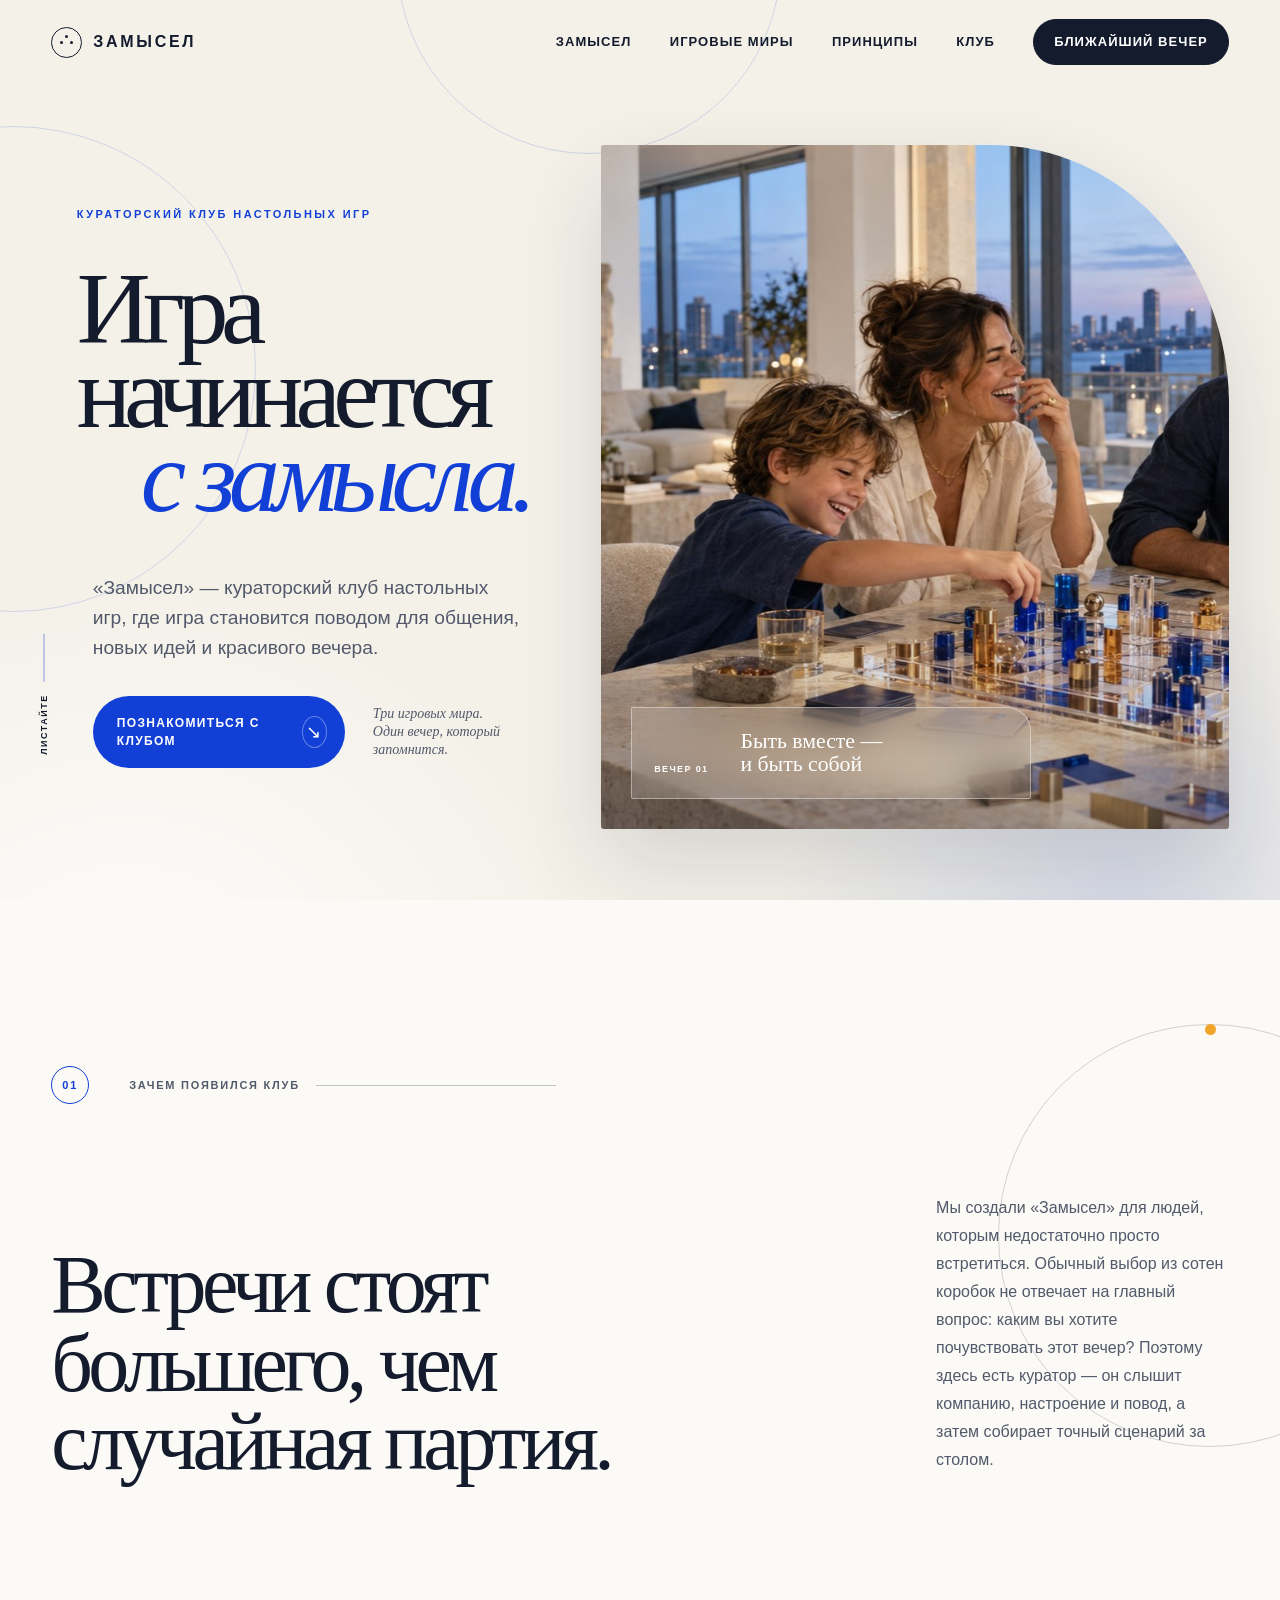
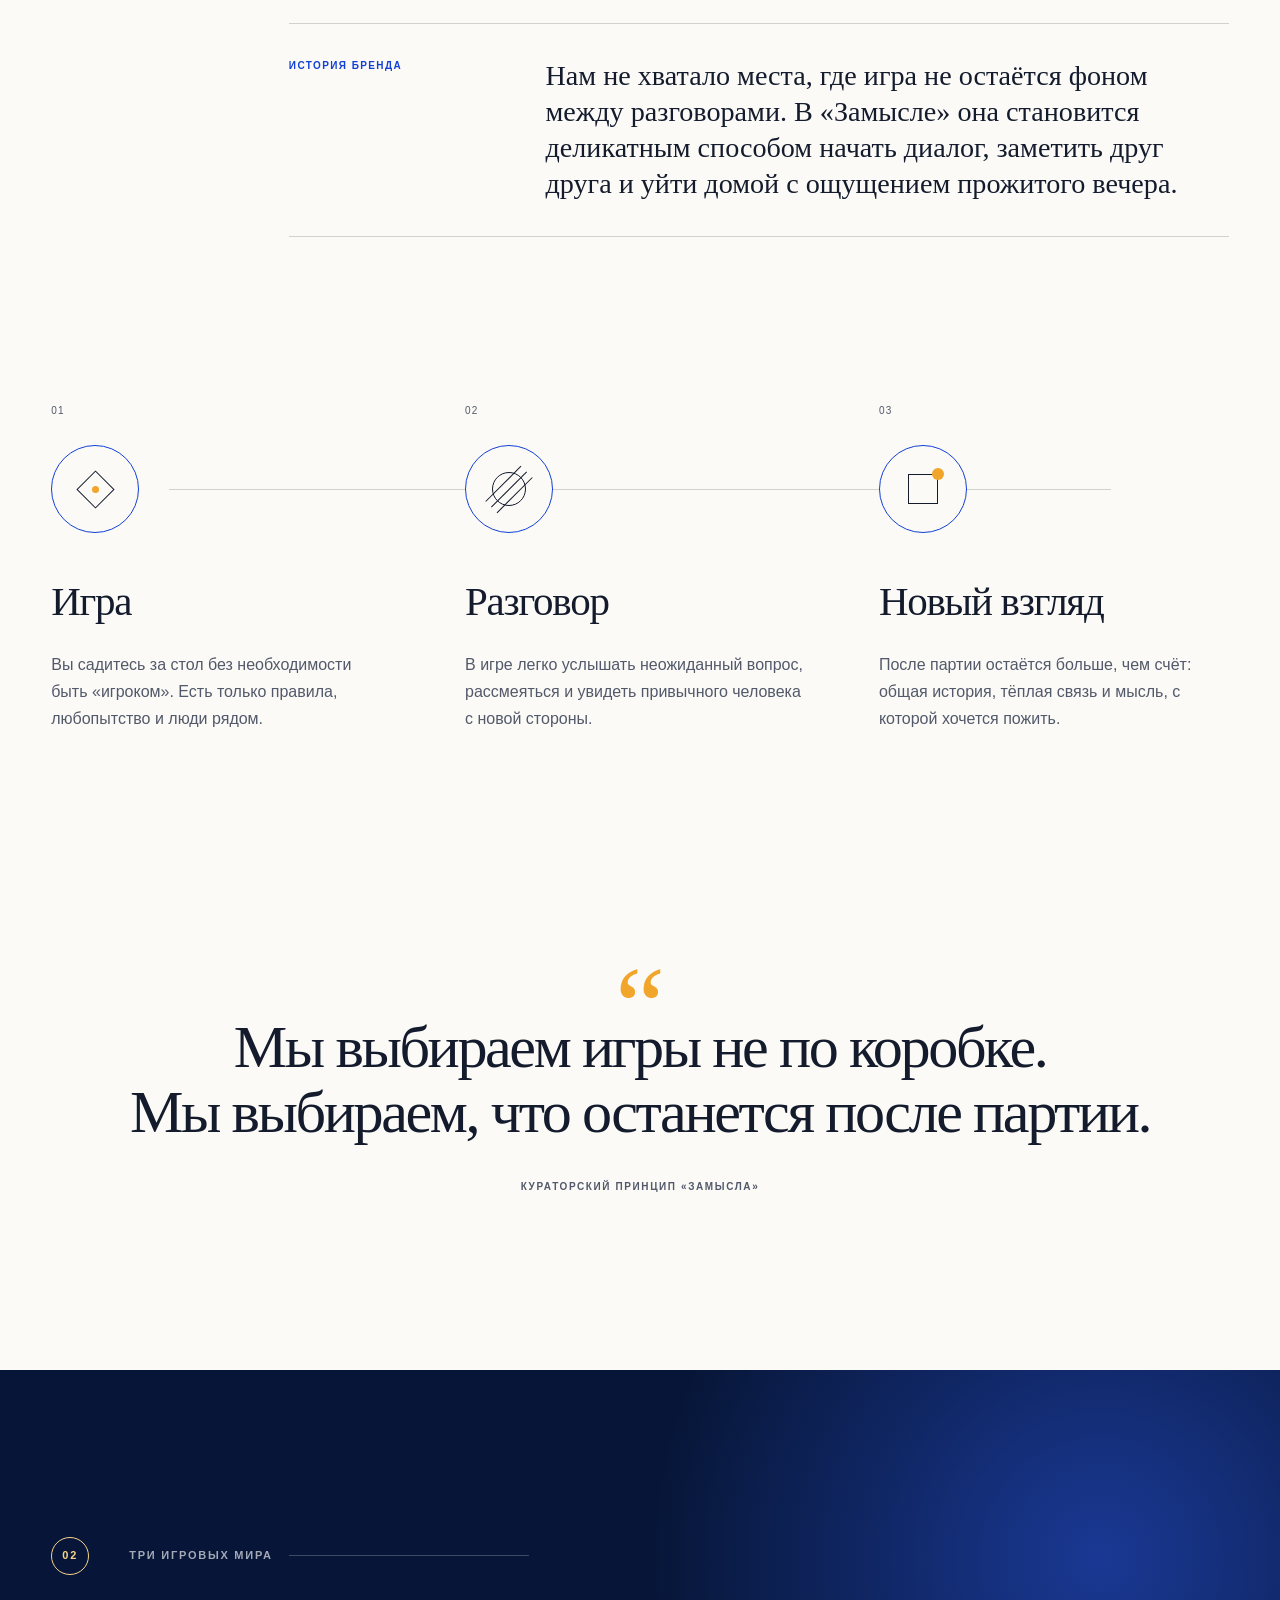
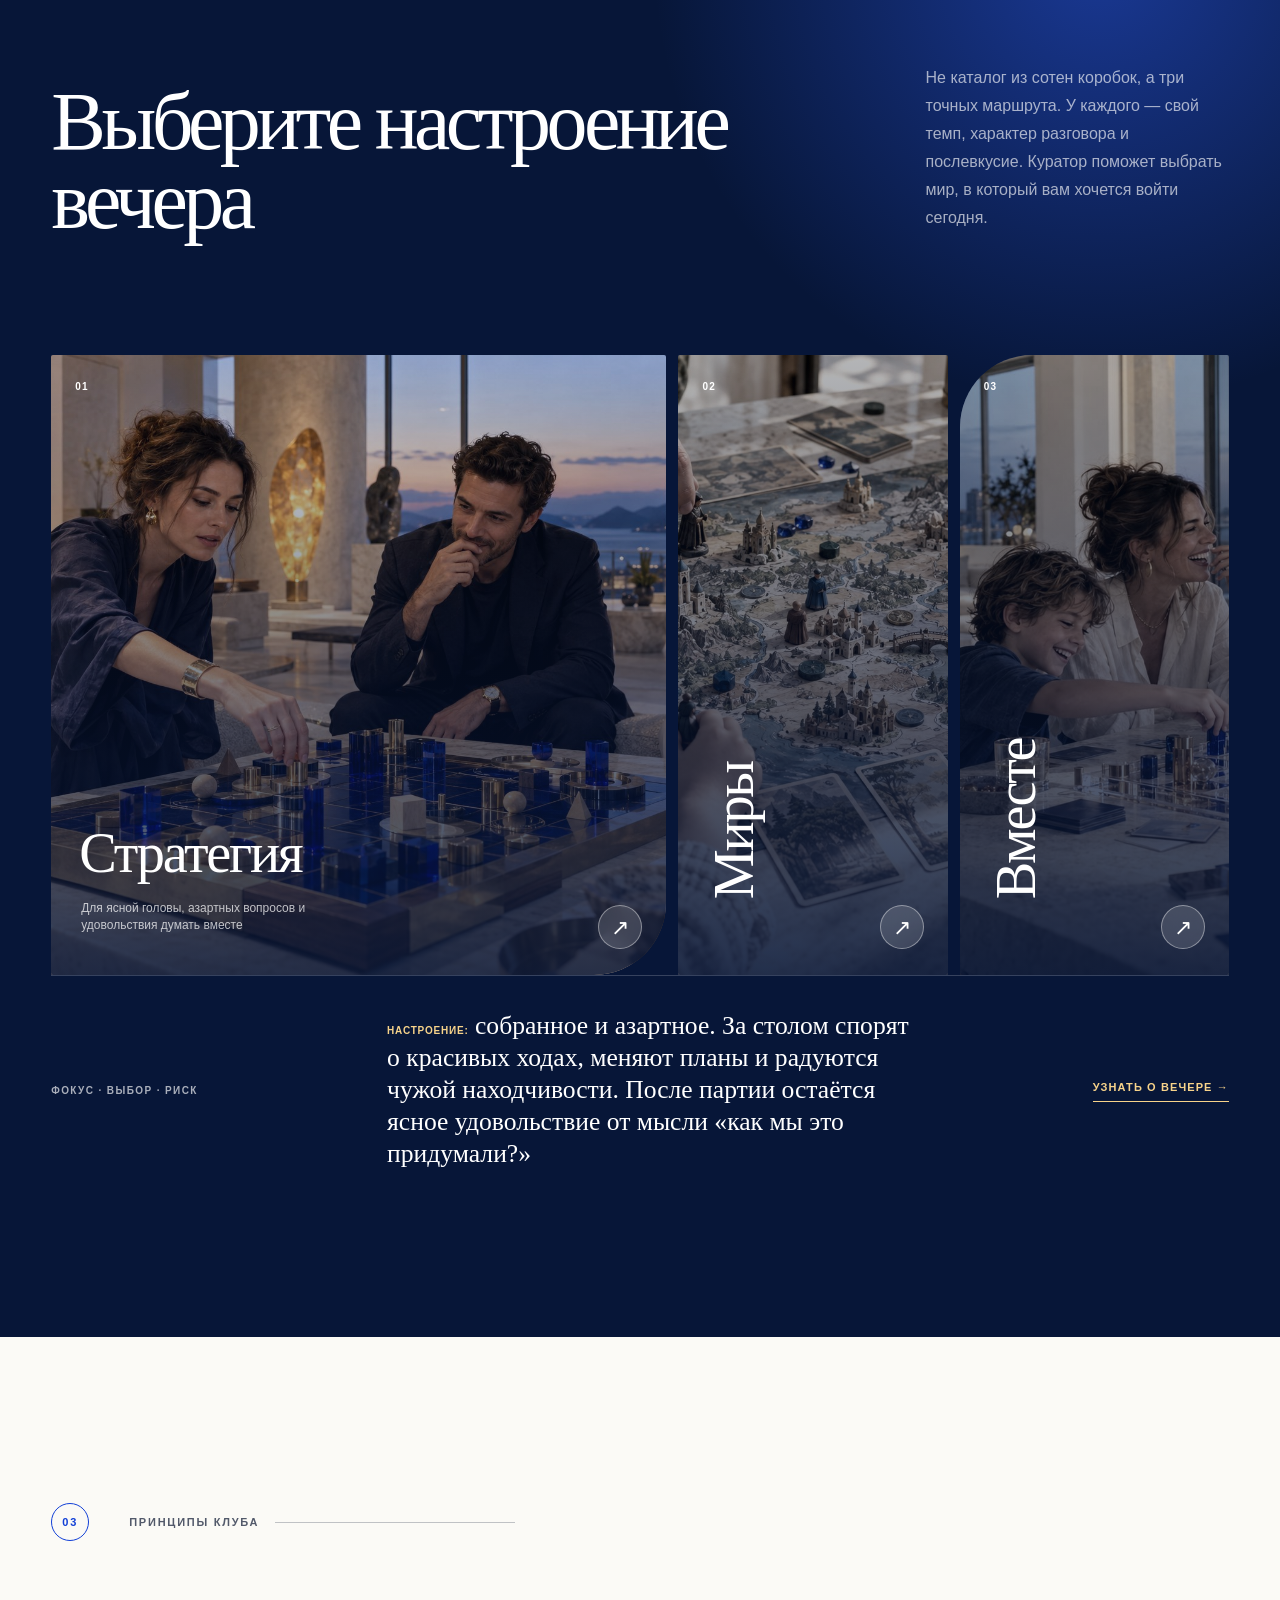
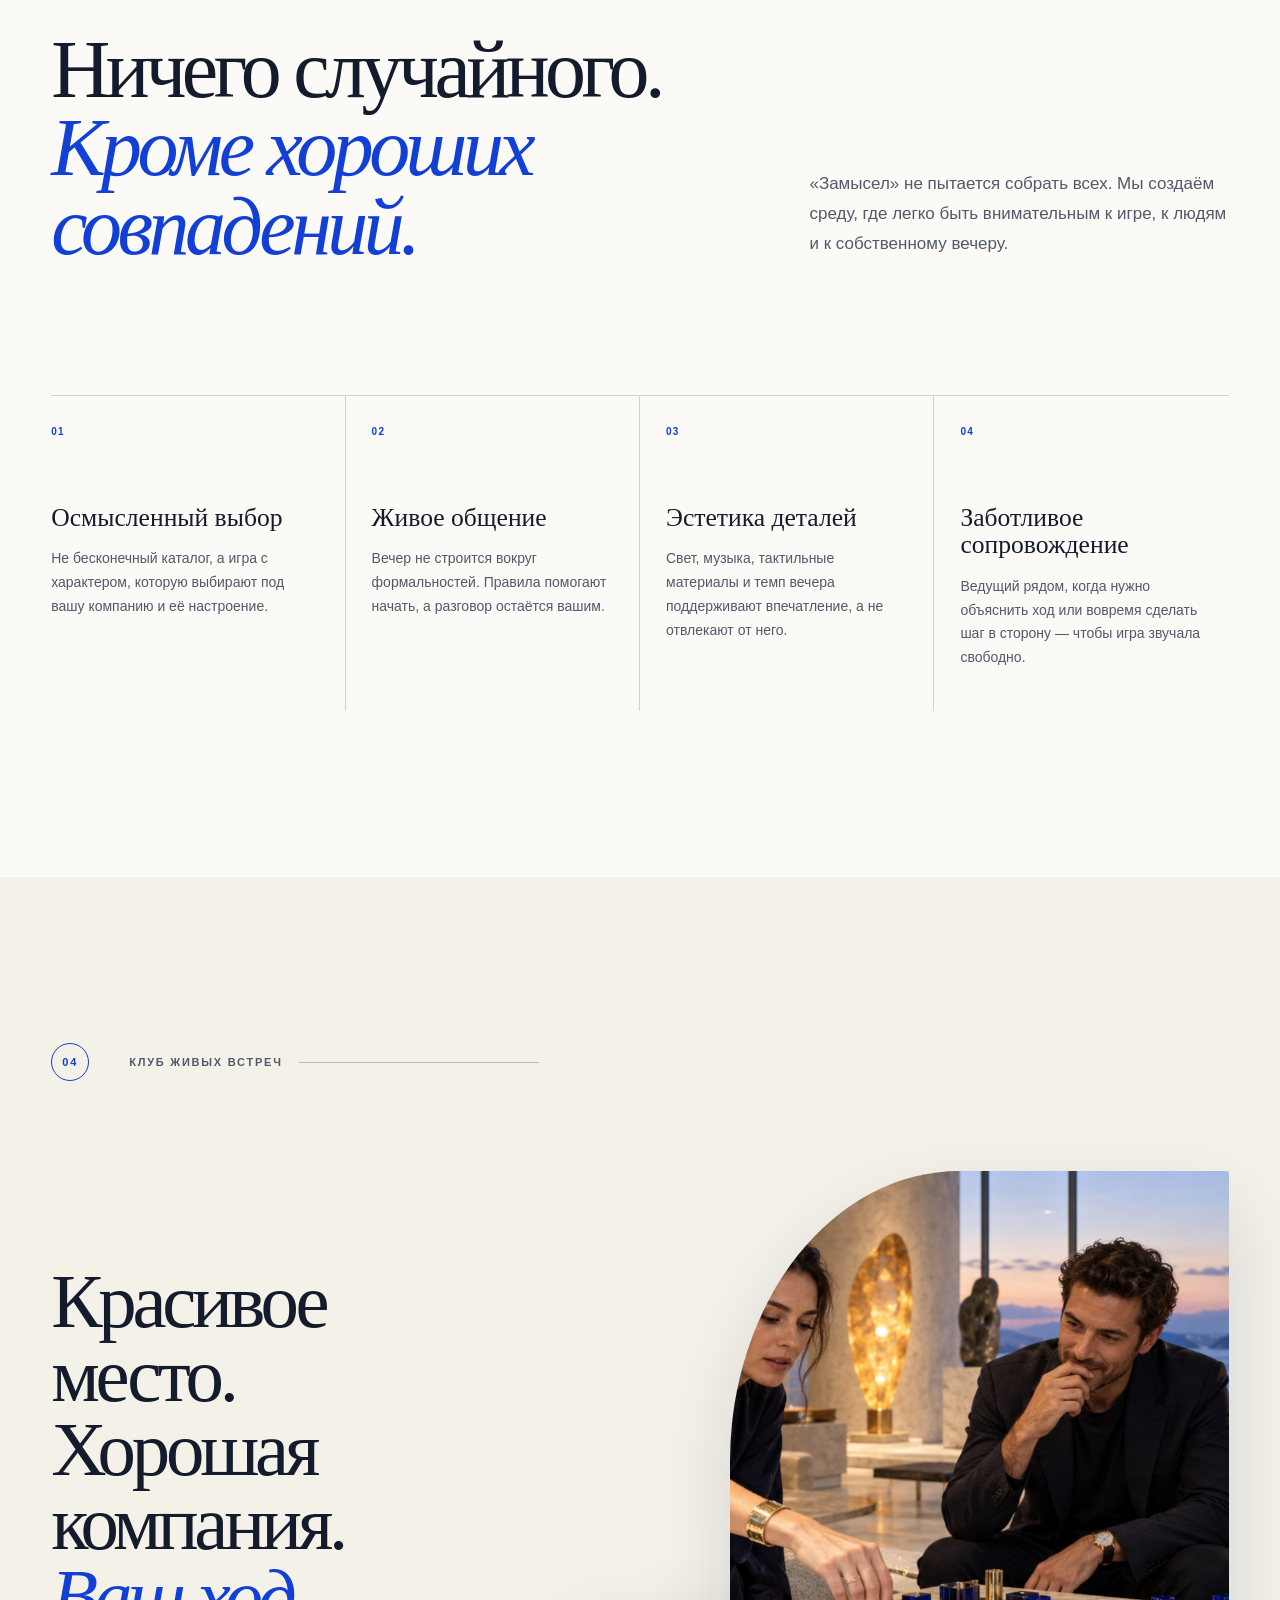
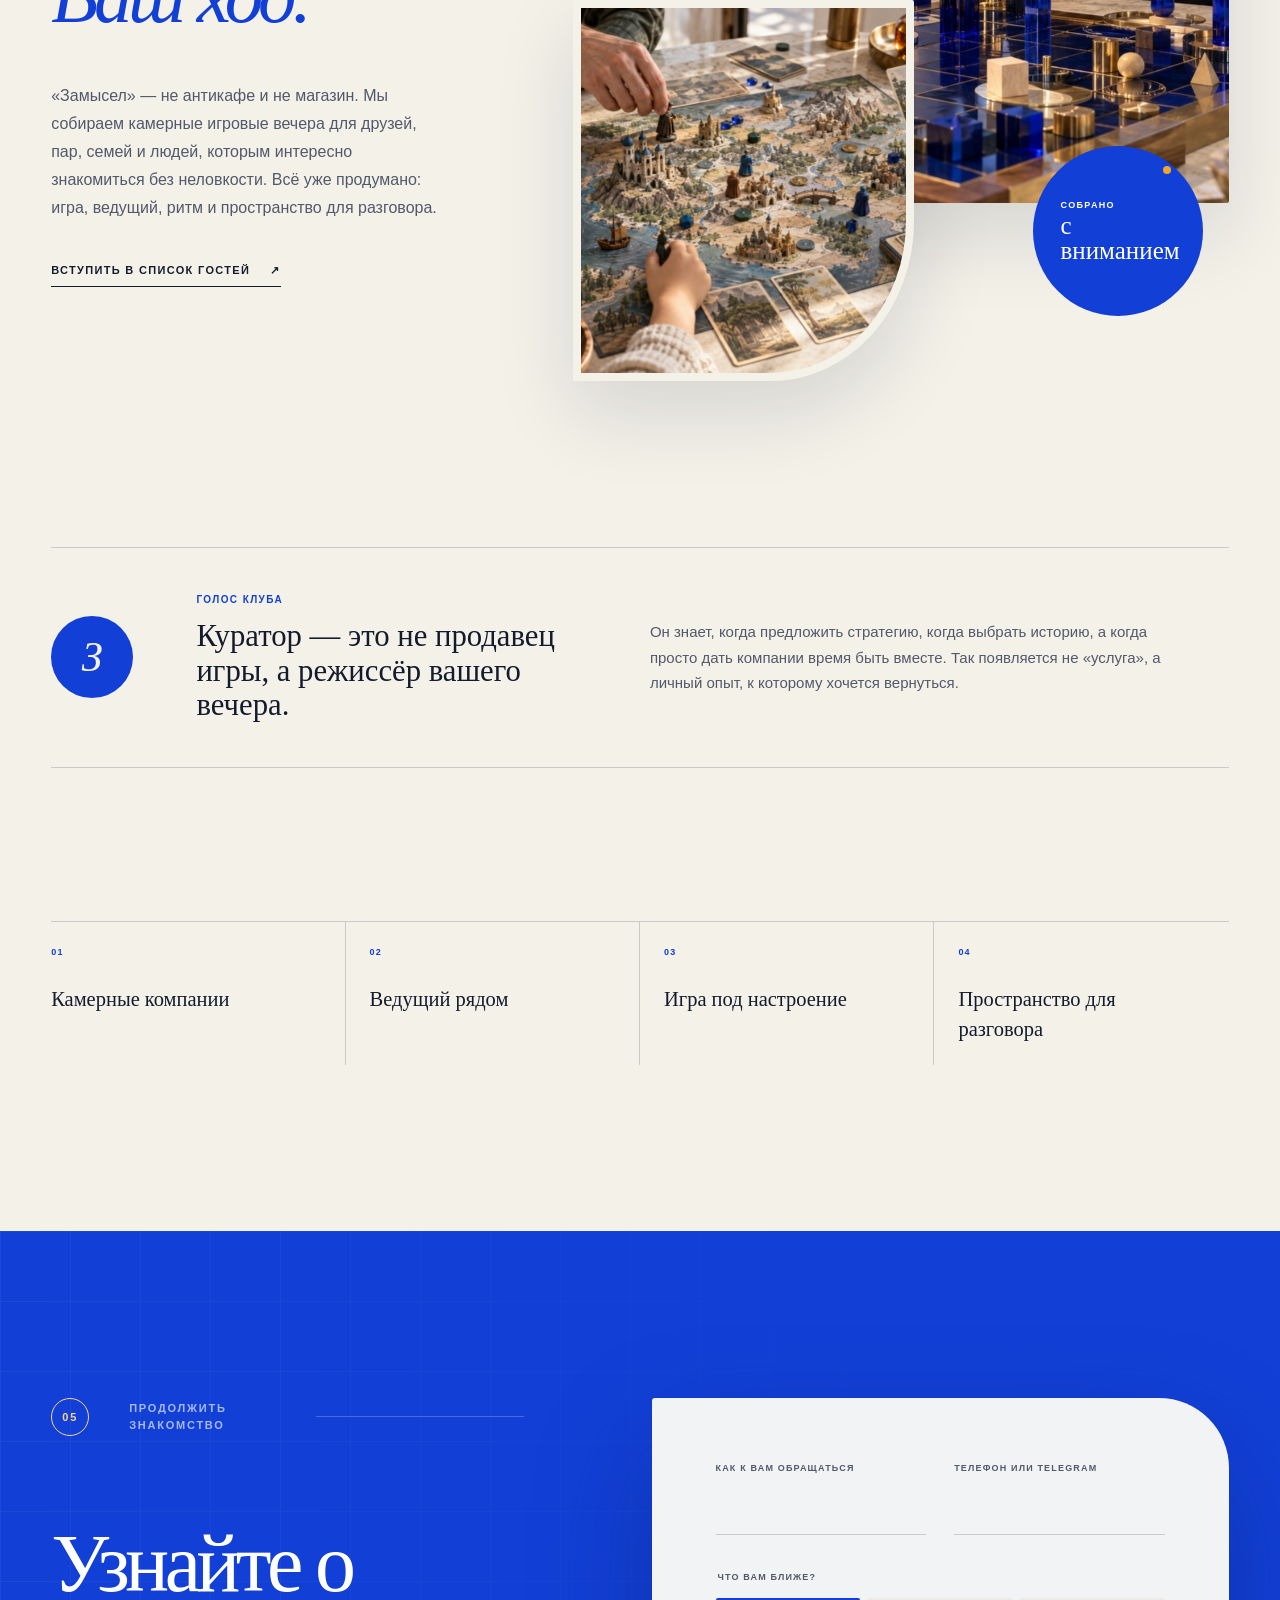
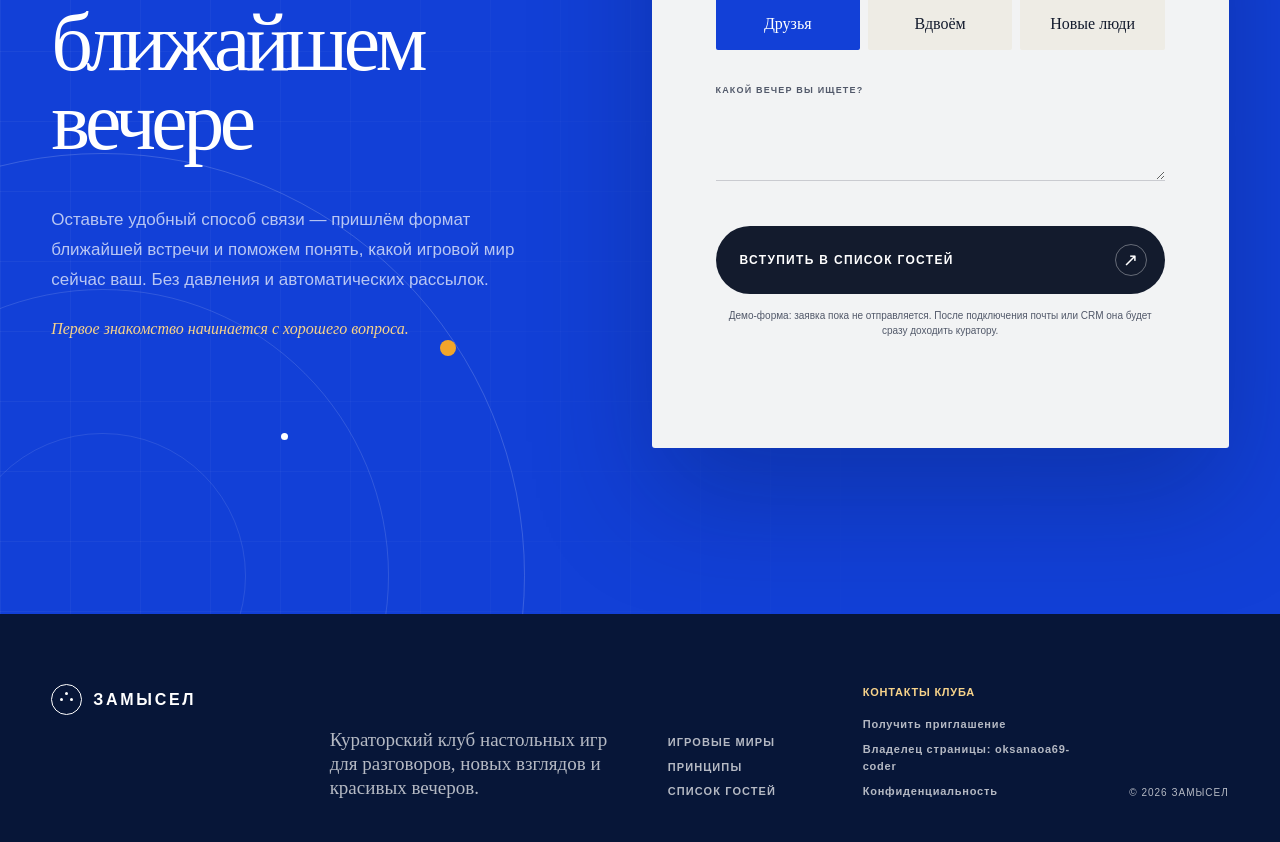
==== commit fa02764a: "Уточнить статус демо-формы" ====
--- a/index.html
+++ b/index.html
@@ -474,7 +474,8 @@
             </button>
 
             <p class="demo-disclaimer">
-              Демо-форма: перед публикацией подключите почту или CRM, чтобы заявки действительно доходили куратору.
+              Демо-форма: заявка пока не отправляется. После подключения почты или CRM она будет
+              сразу доходить куратору.
             </p>
           </form>
 
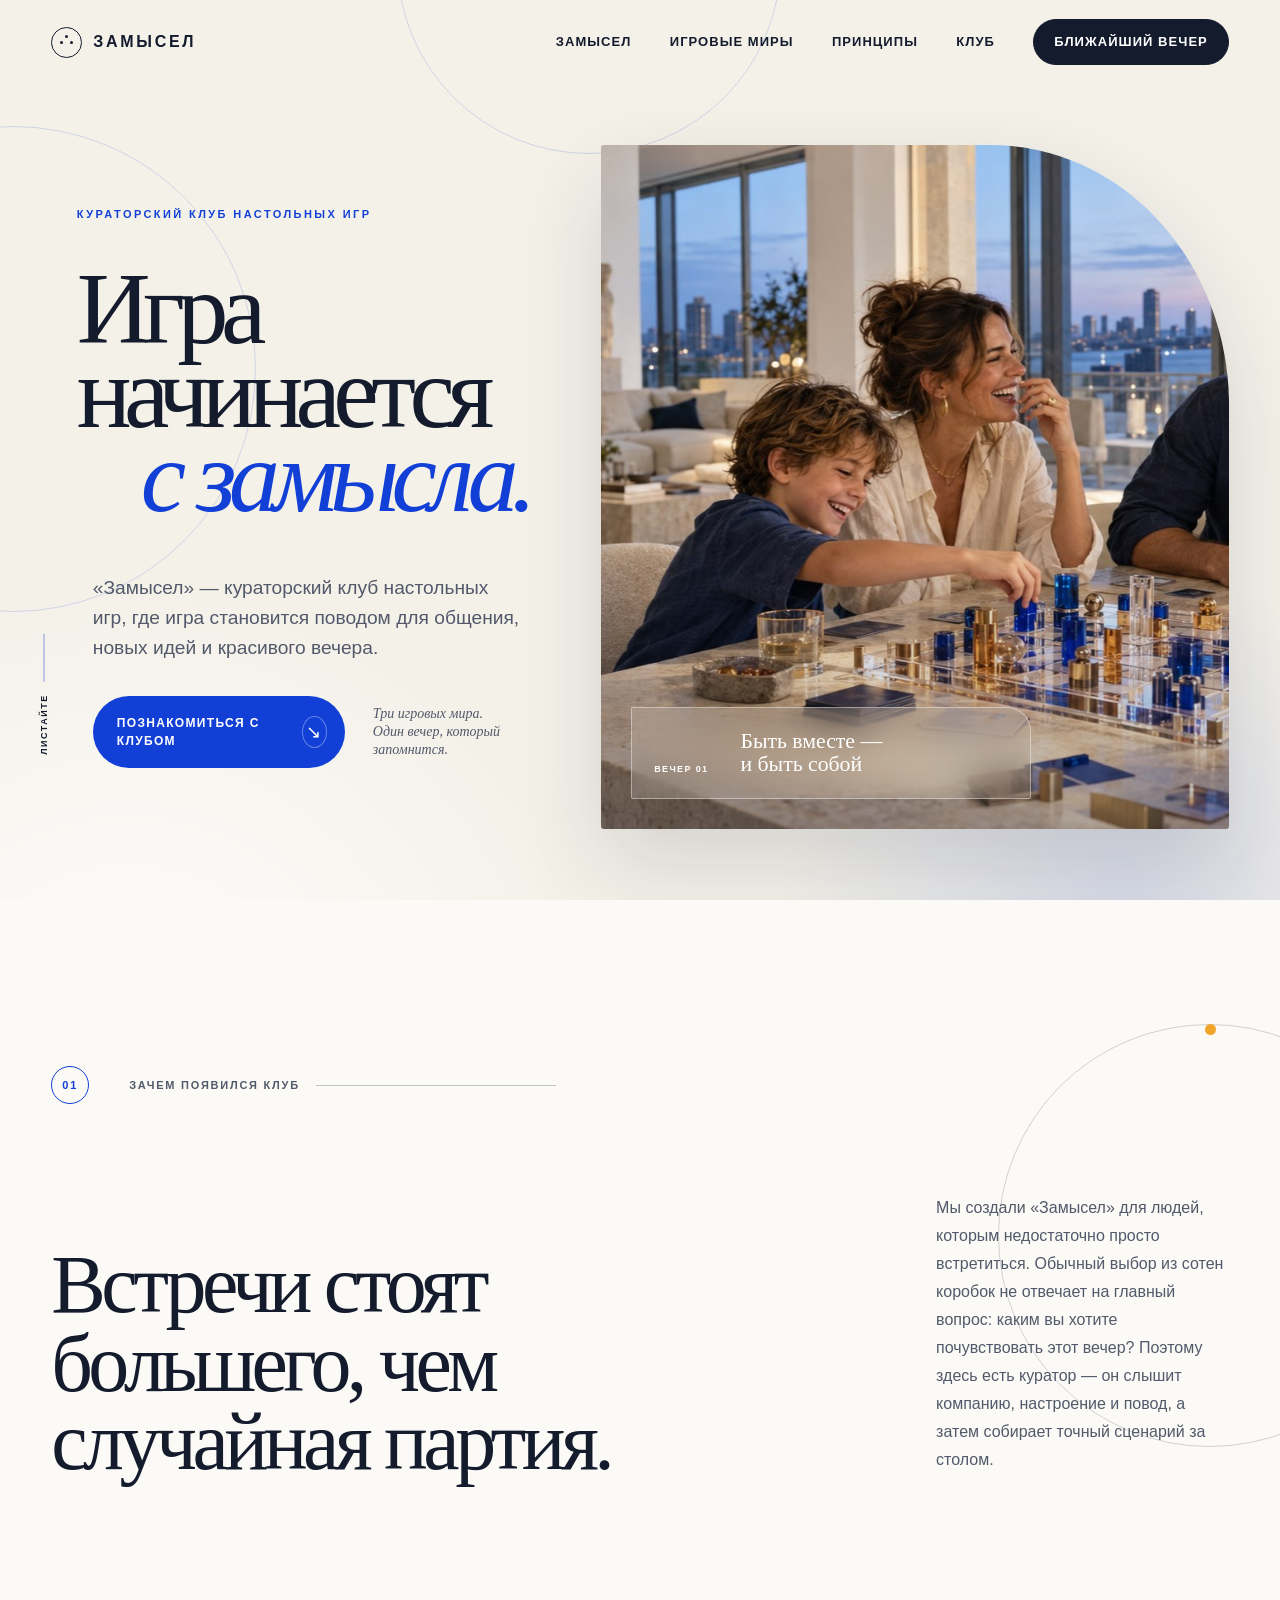
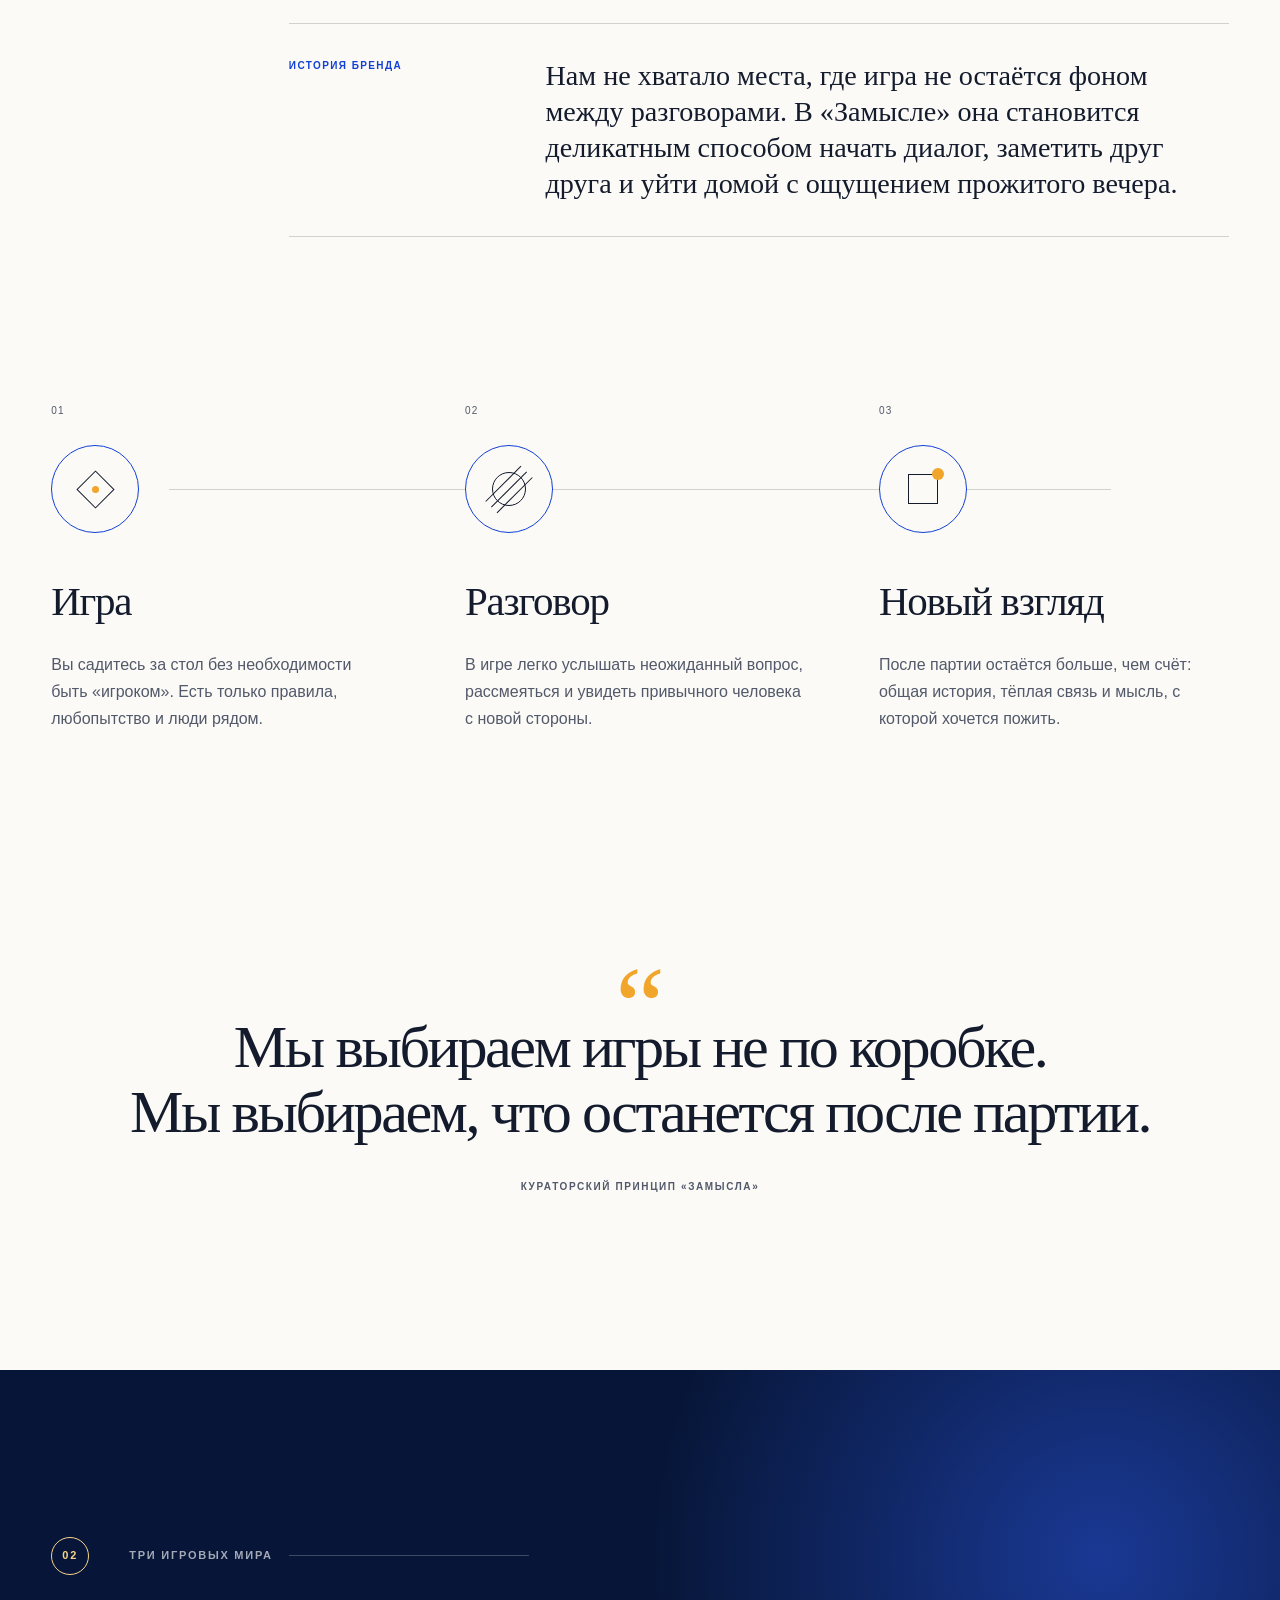
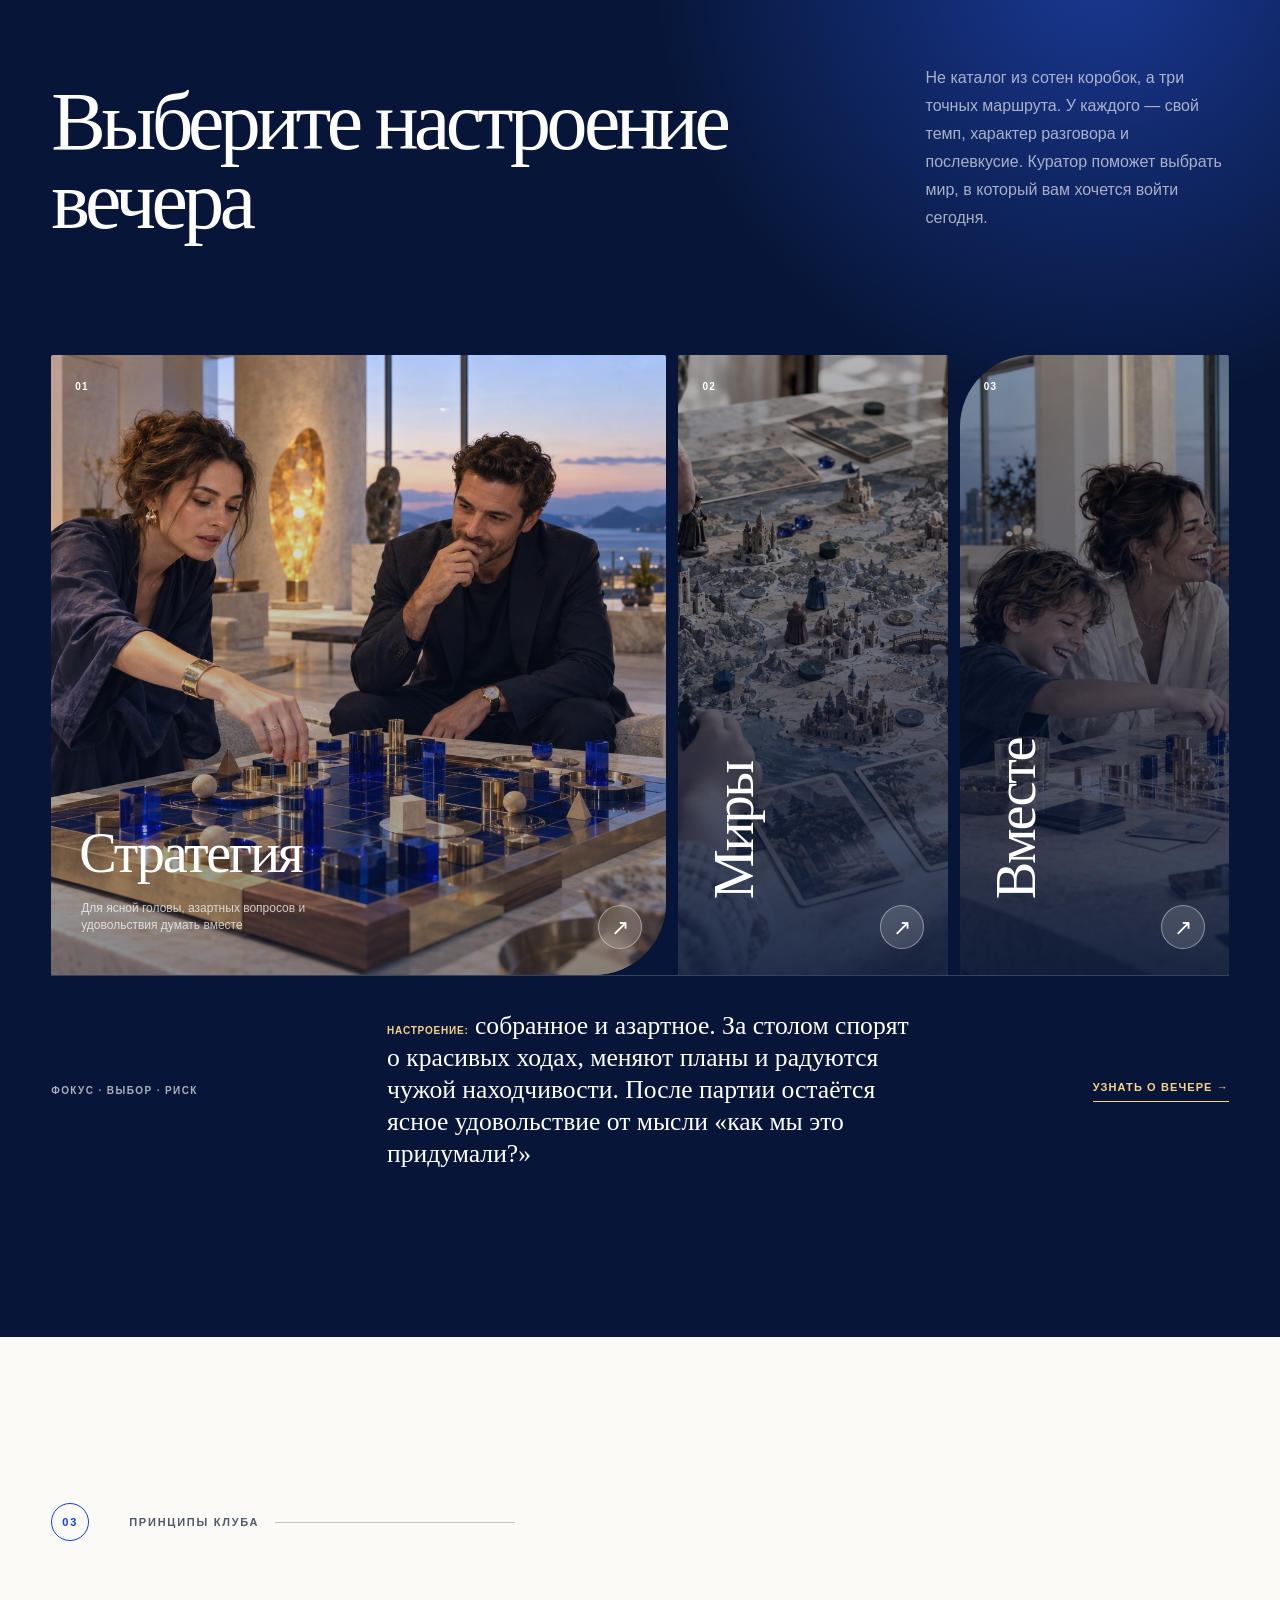
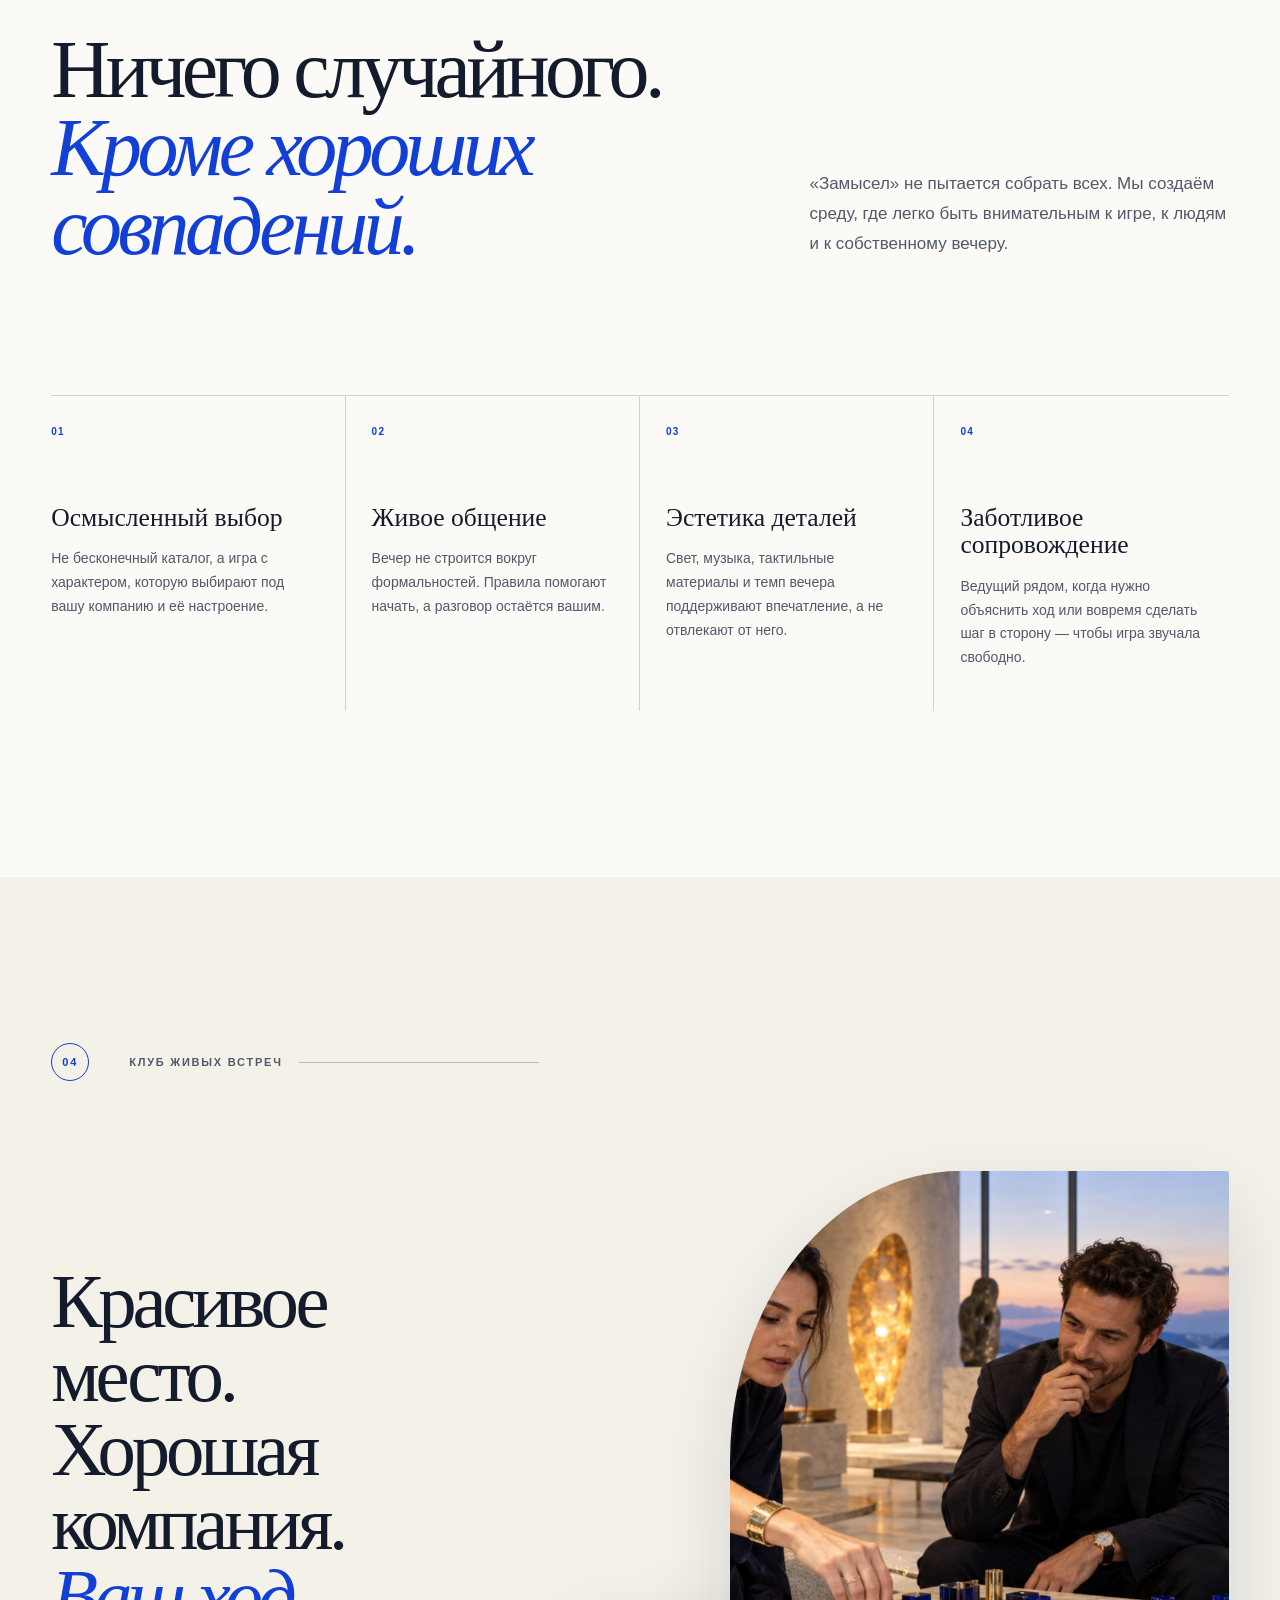
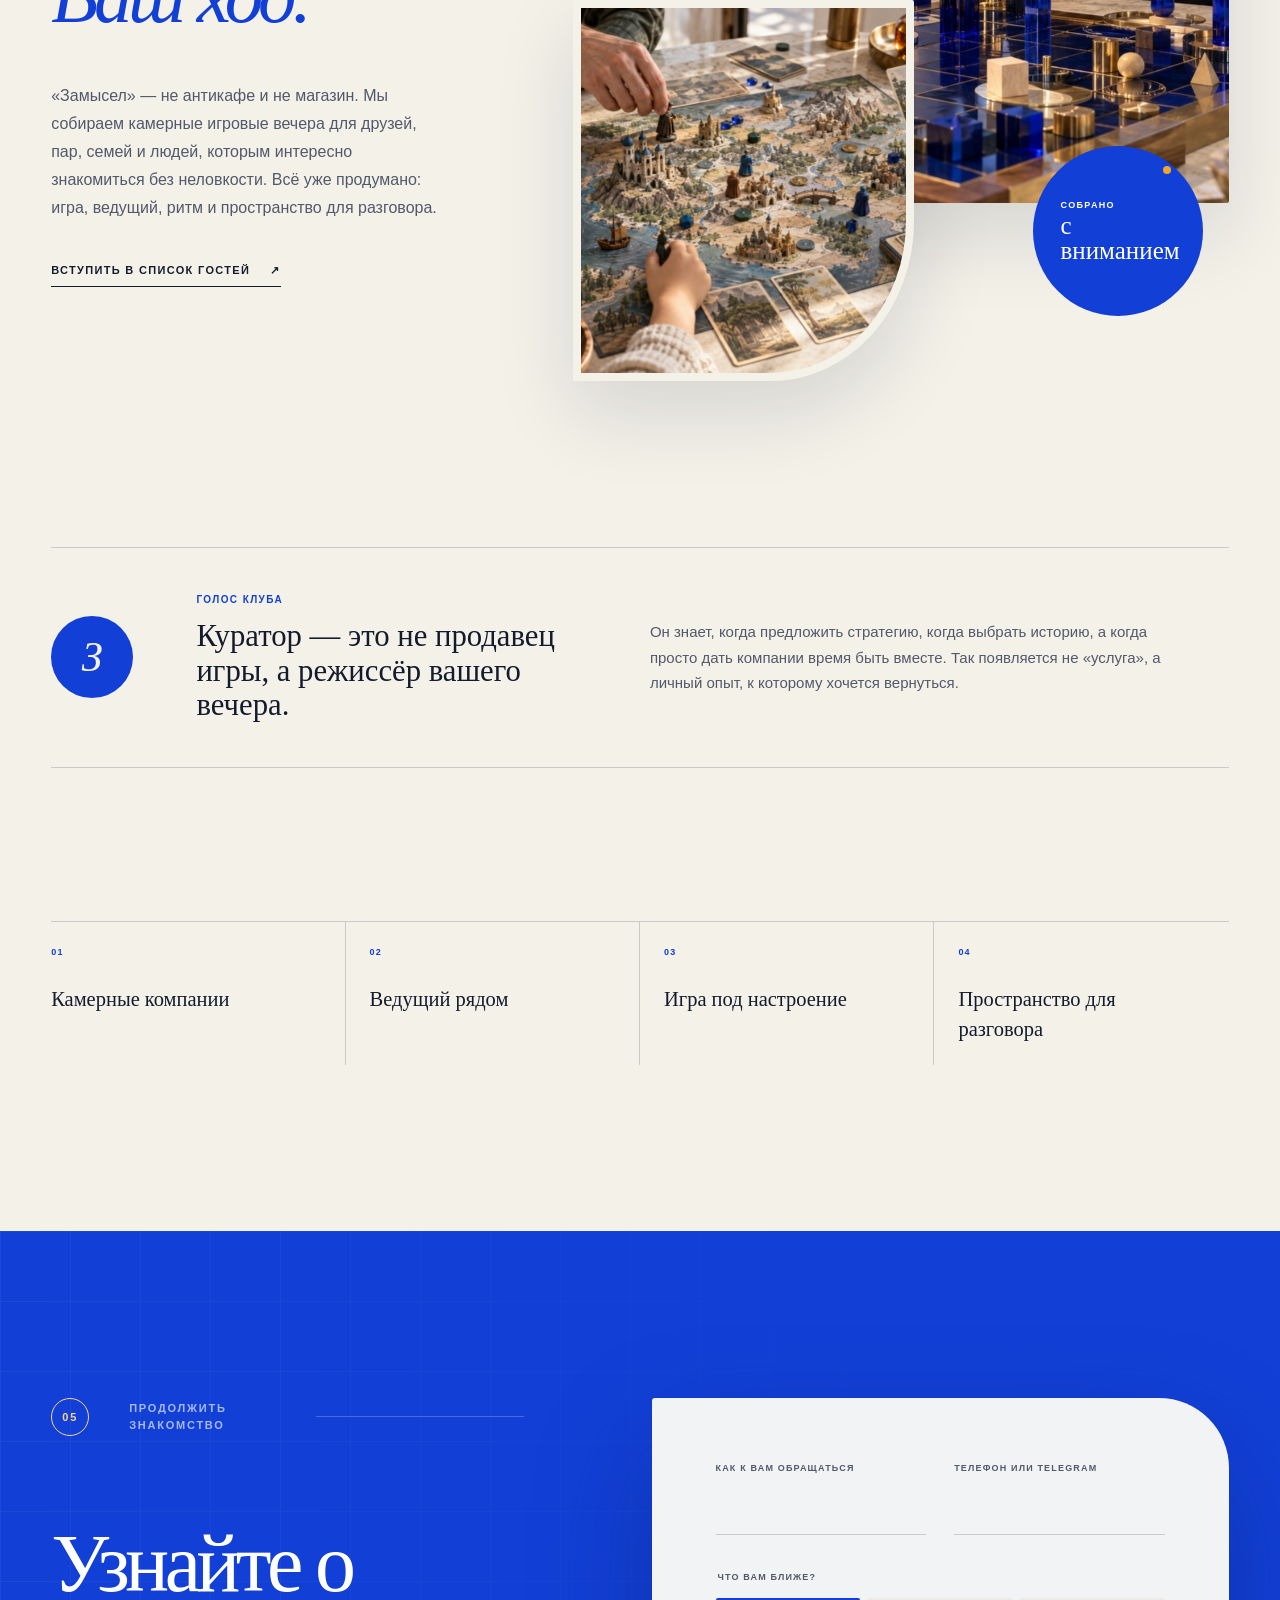
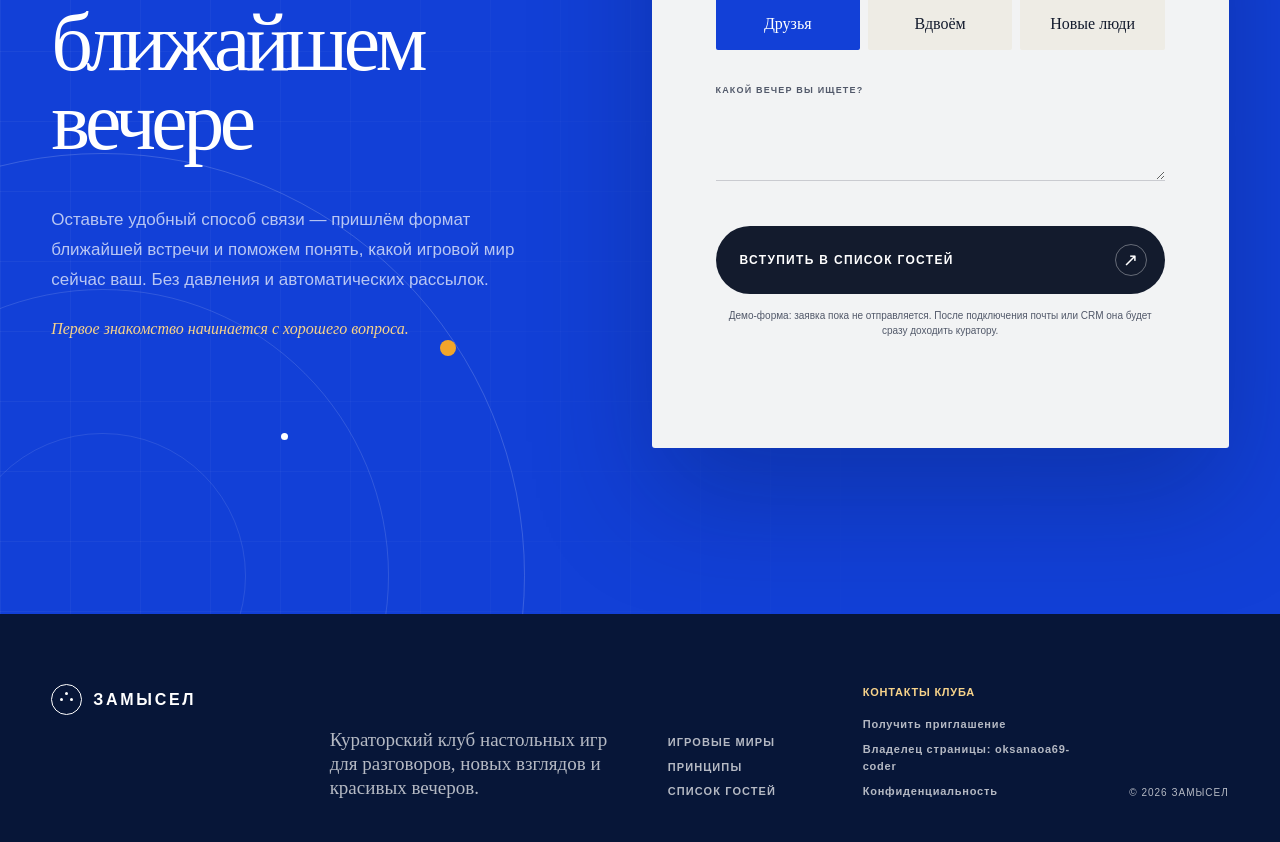
==== commit b13a0ced: "Осветлить выбранный игровой мир" ====
--- a/index.html
+++ b/index.html
@@ -38,8 +38,8 @@
     <title>Замысел — кураторский клуб настольных игр</title>
     <link rel="icon" href="assets/favicon.svg" type="image/svg+xml" />
     <link rel="preload" href="assets/images/hero-together.jpg" as="image" />
-    <link rel="stylesheet" href="styles.css" />
-    <script src="script.js" defer></script>
+    <link rel="stylesheet" href="styles.css?v=20261001-worlds" />
+    <script src="script.js?v=20261001-nav" defer></script>
   </head>
   <body>
     <a class="skip-link" href="#main">К содержанию</a>
--- a/styles.css
+++ b/styles.css
@@ -899,9 +899,13 @@
   transition: filter 0.7s ease, transform 0.9s var(--ease);
 }
 
-.world-card.is-active img,
 .world-card:hover img {
-  filter: saturate(0.9) contrast(1.02) brightness(0.9);
+  filter: saturate(0.86) contrast(1.02) brightness(0.9);
+  transform: scale(1);
+}
+
+.world-card.is-active img {
+  filter: saturate(1.02) contrast(0.97) brightness(1.1);
   transform: scale(1);
 }
 
@@ -910,6 +914,16 @@
   inset: 0;
   z-index: 1;
   background: linear-gradient(180deg, rgba(7, 22, 56, 0.06), rgba(7, 22, 56, 0.85));
+  opacity: 1;
+  transition: opacity 0.7s var(--ease);
+}
+
+.world-card:hover .world-shade {
+  opacity: 0.82;
+}
+
+.world-card.is-active .world-shade {
+  opacity: 0.58;
 }
 
 .world-index,
@@ -1988,9 +2002,12 @@
     scroll-snap-align: start;
   }
 
-  .world-card img,
+  .world-card img {
+    filter: saturate(0.9) contrast(1.02) brightness(0.9);
+  }
+
   .world-card.is-active img {
-    filter: saturate(0.9) contrast(1.02) brightness(0.9);
+    filter: saturate(1.02) contrast(0.97) brightness(1.08);
   }
 
   .world-title,
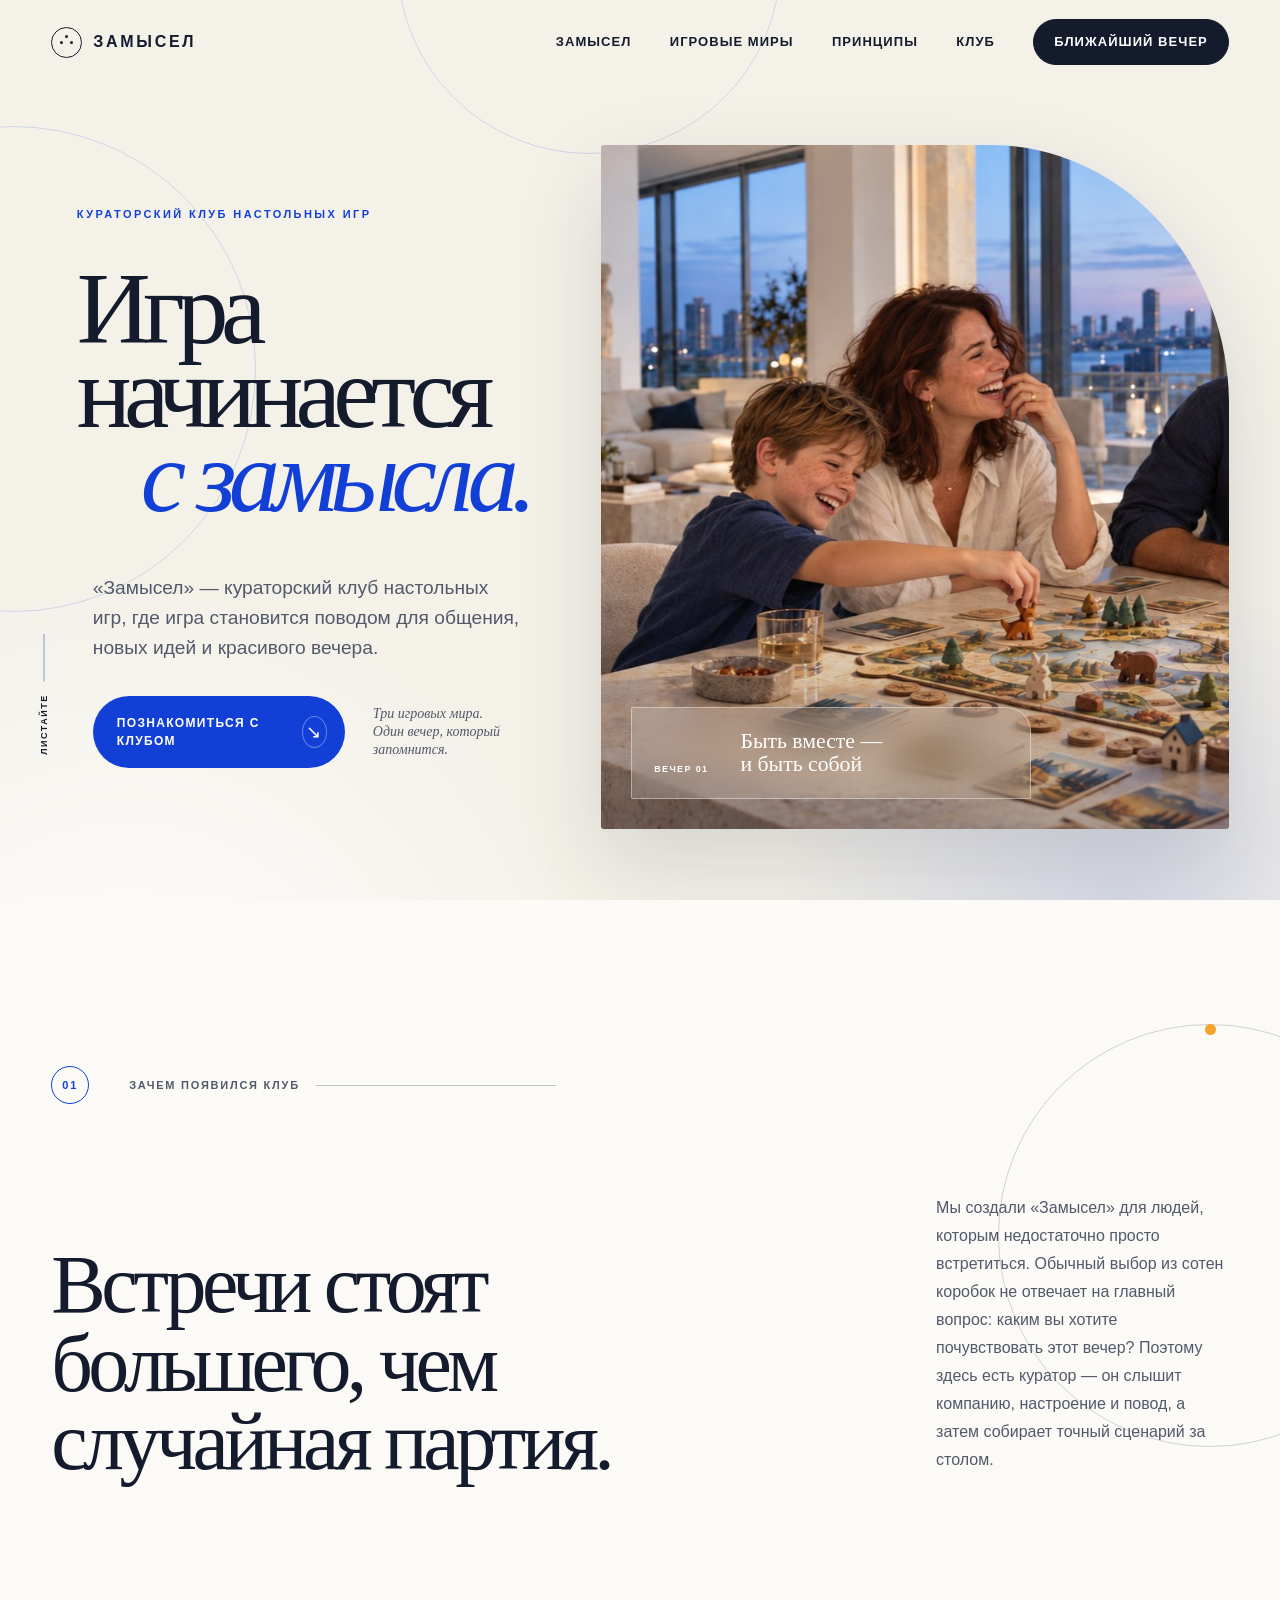
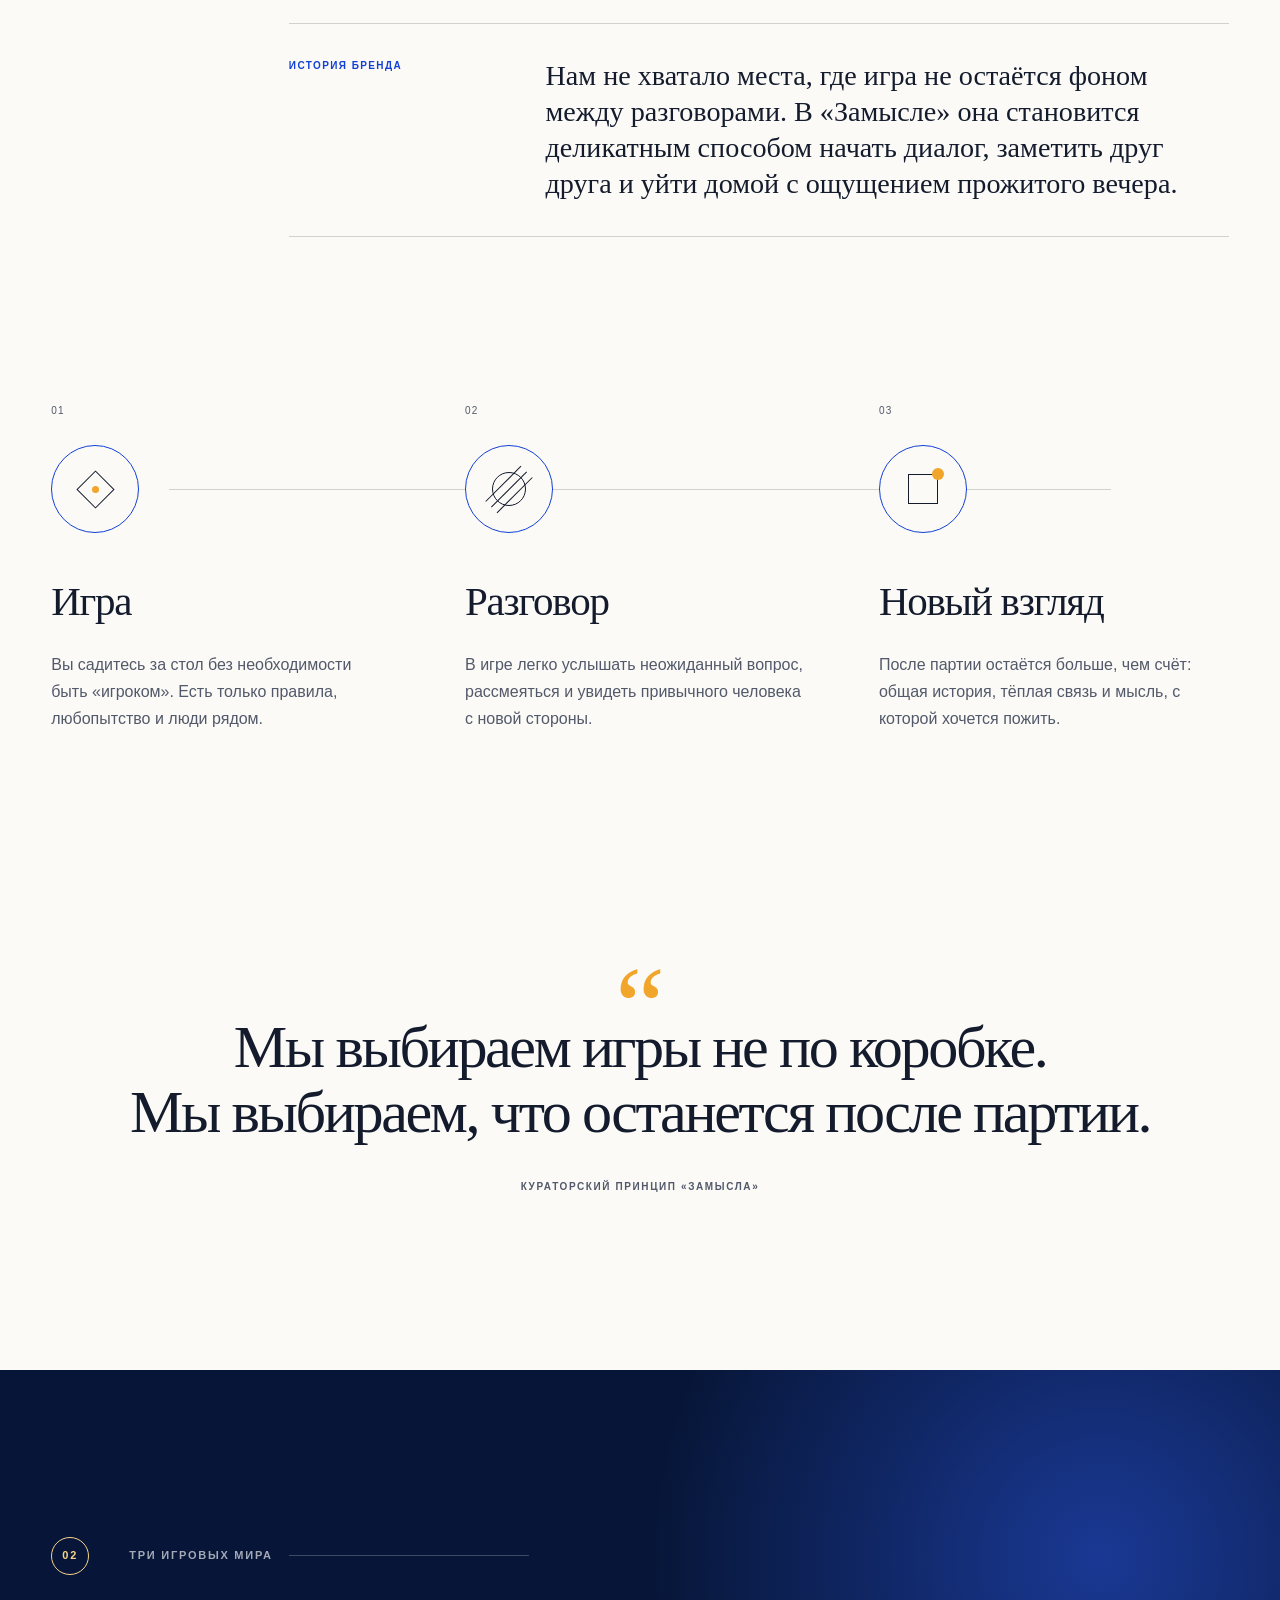
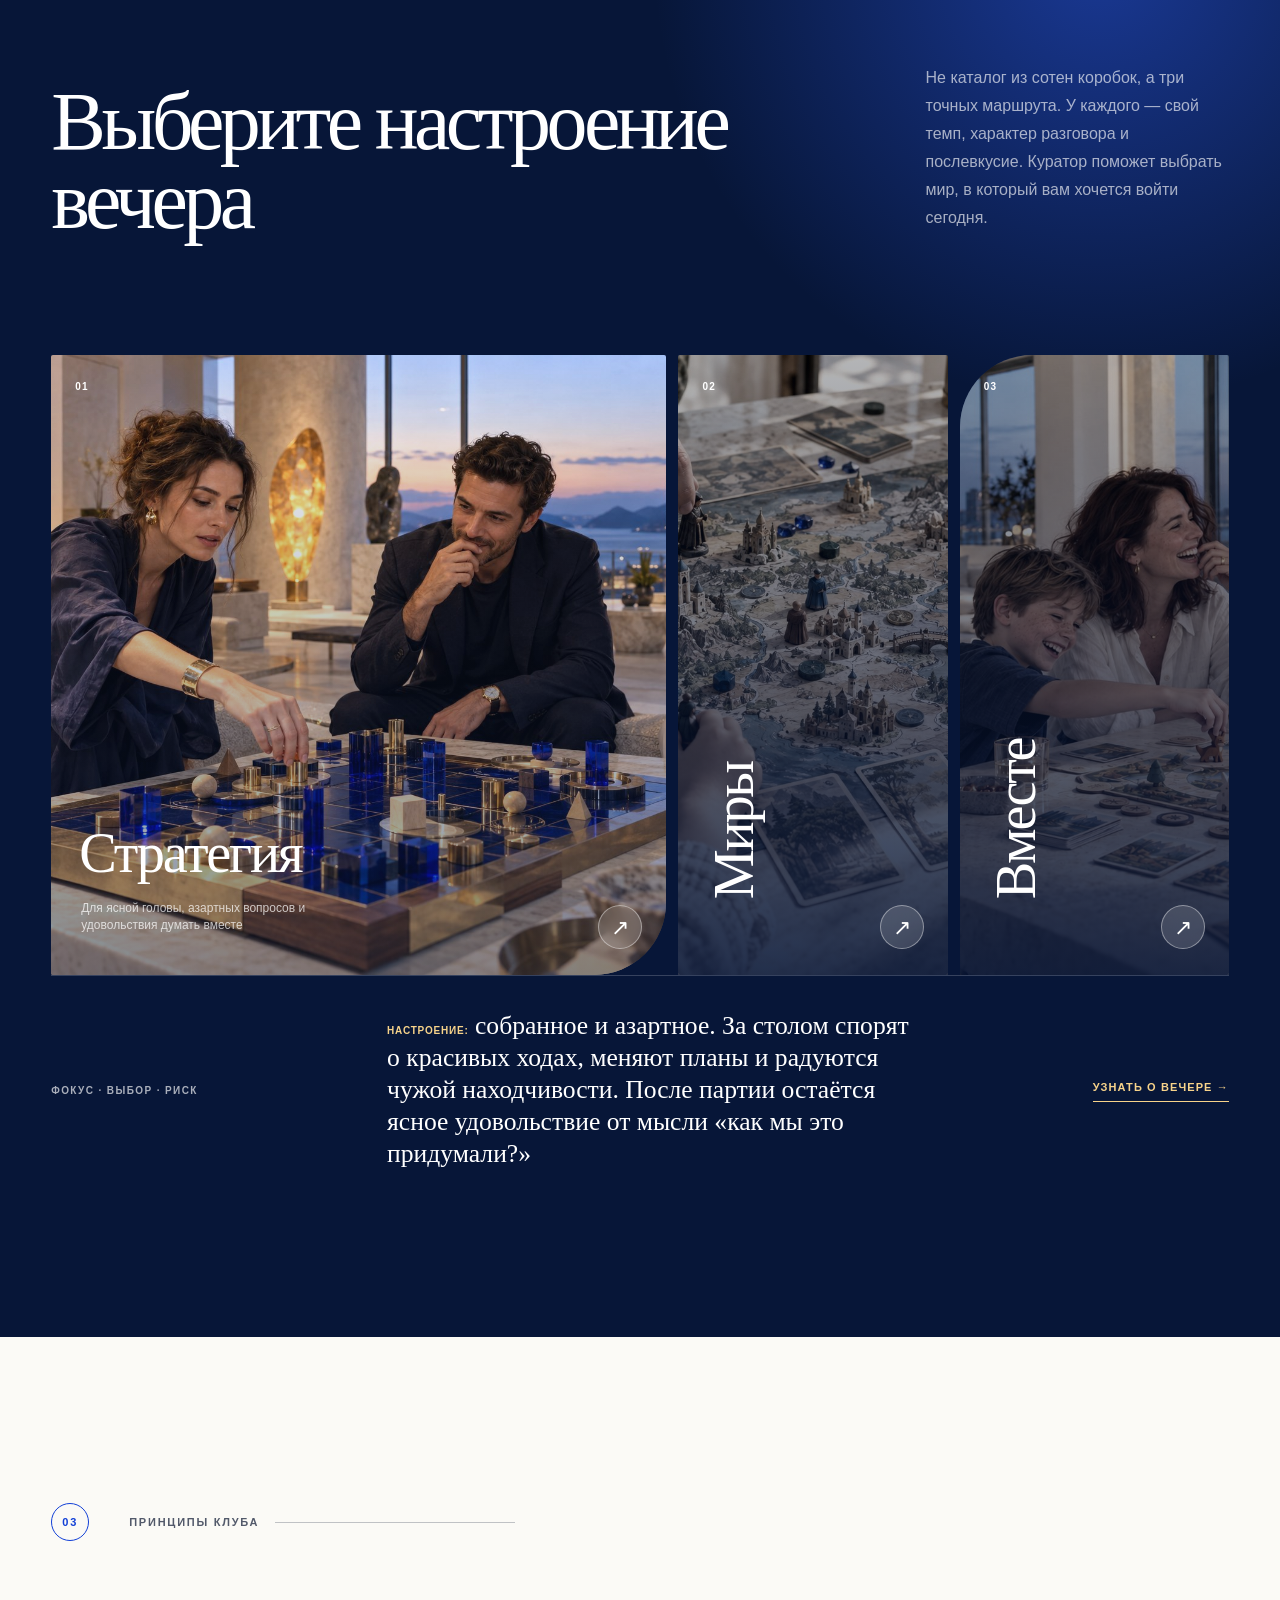
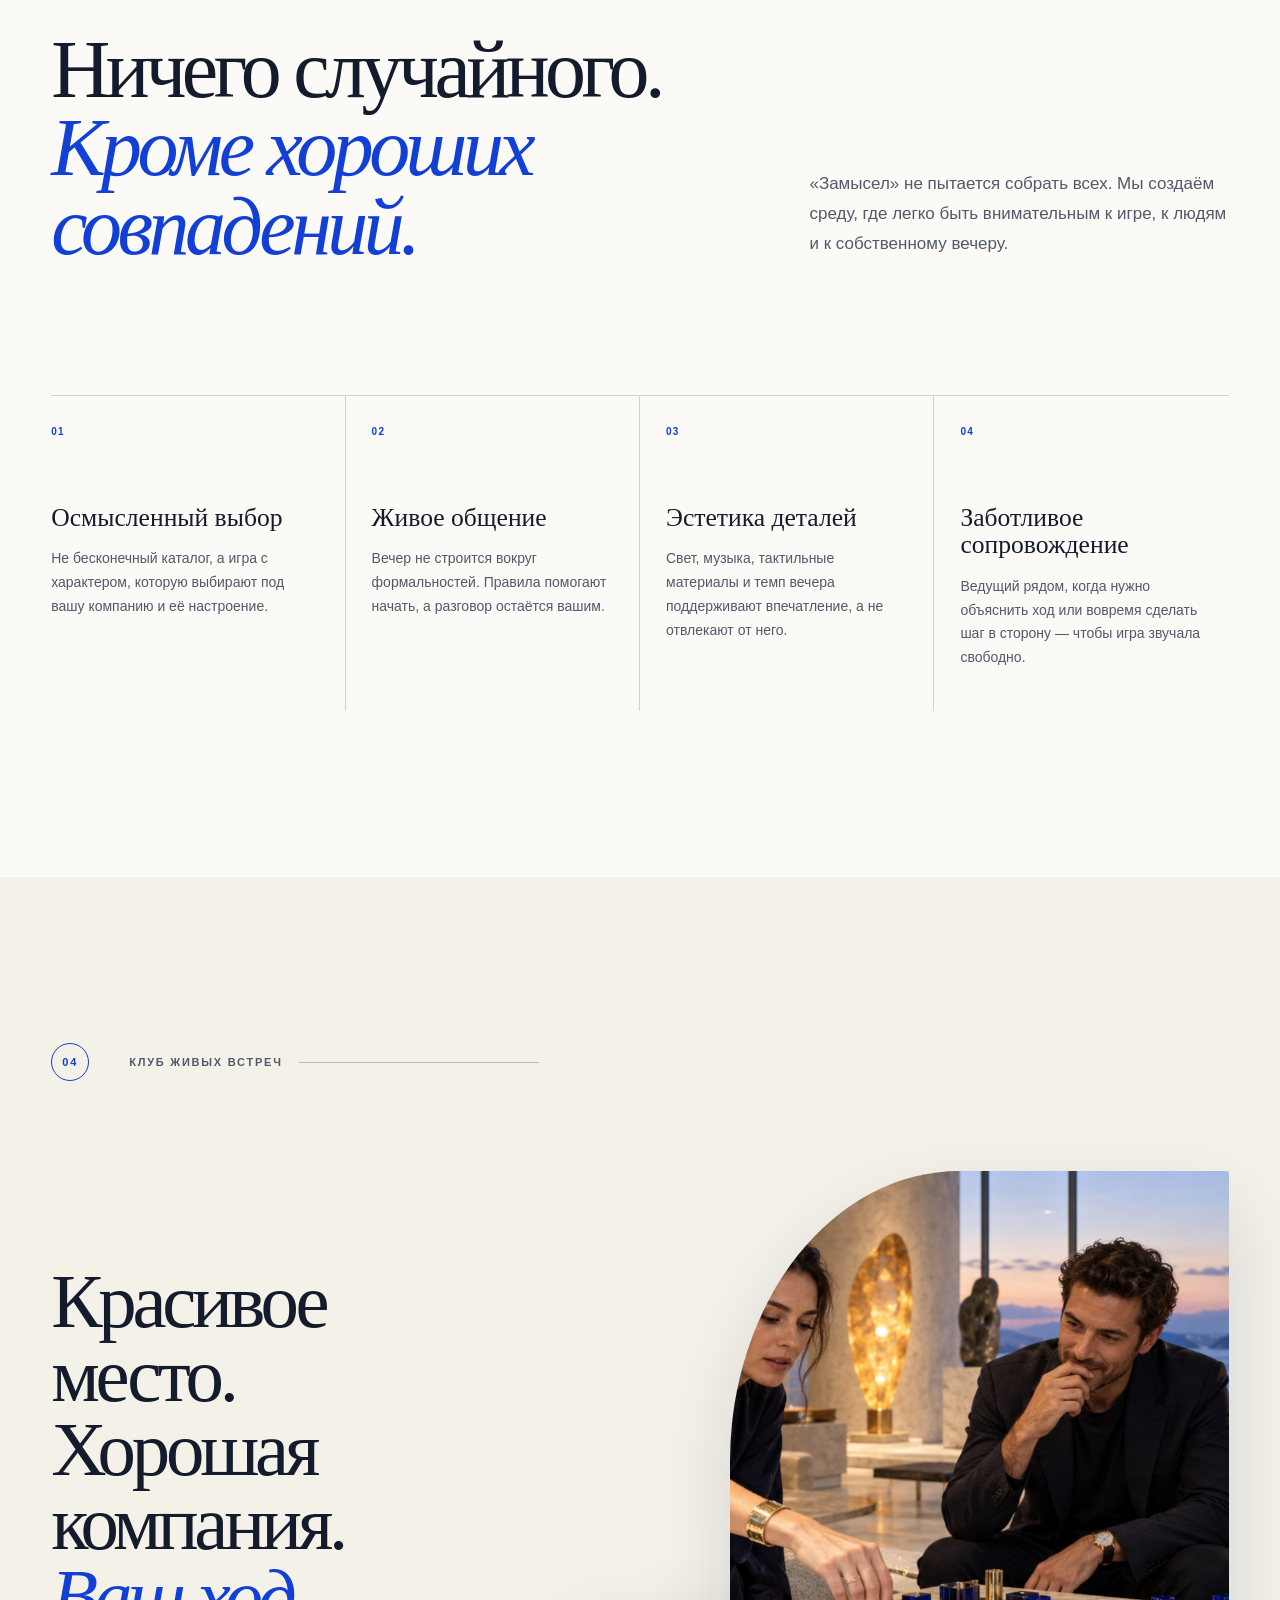
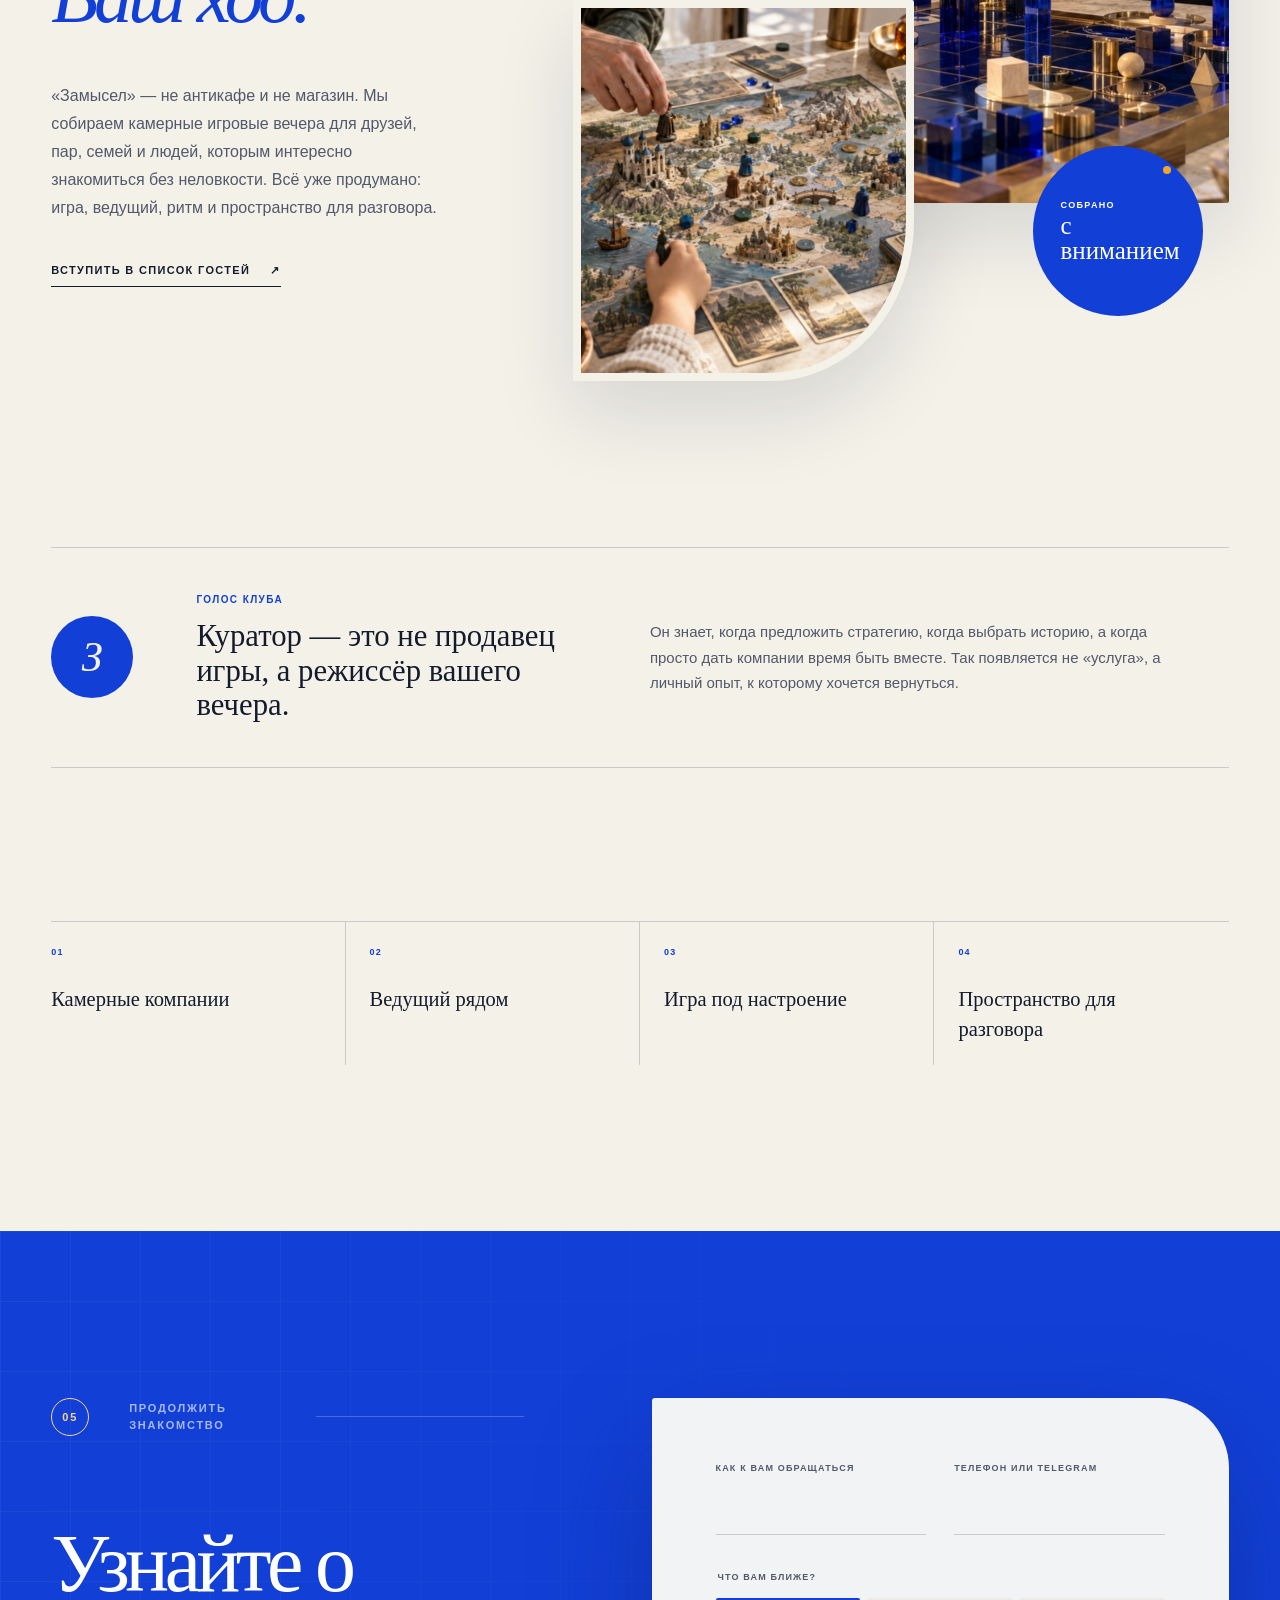
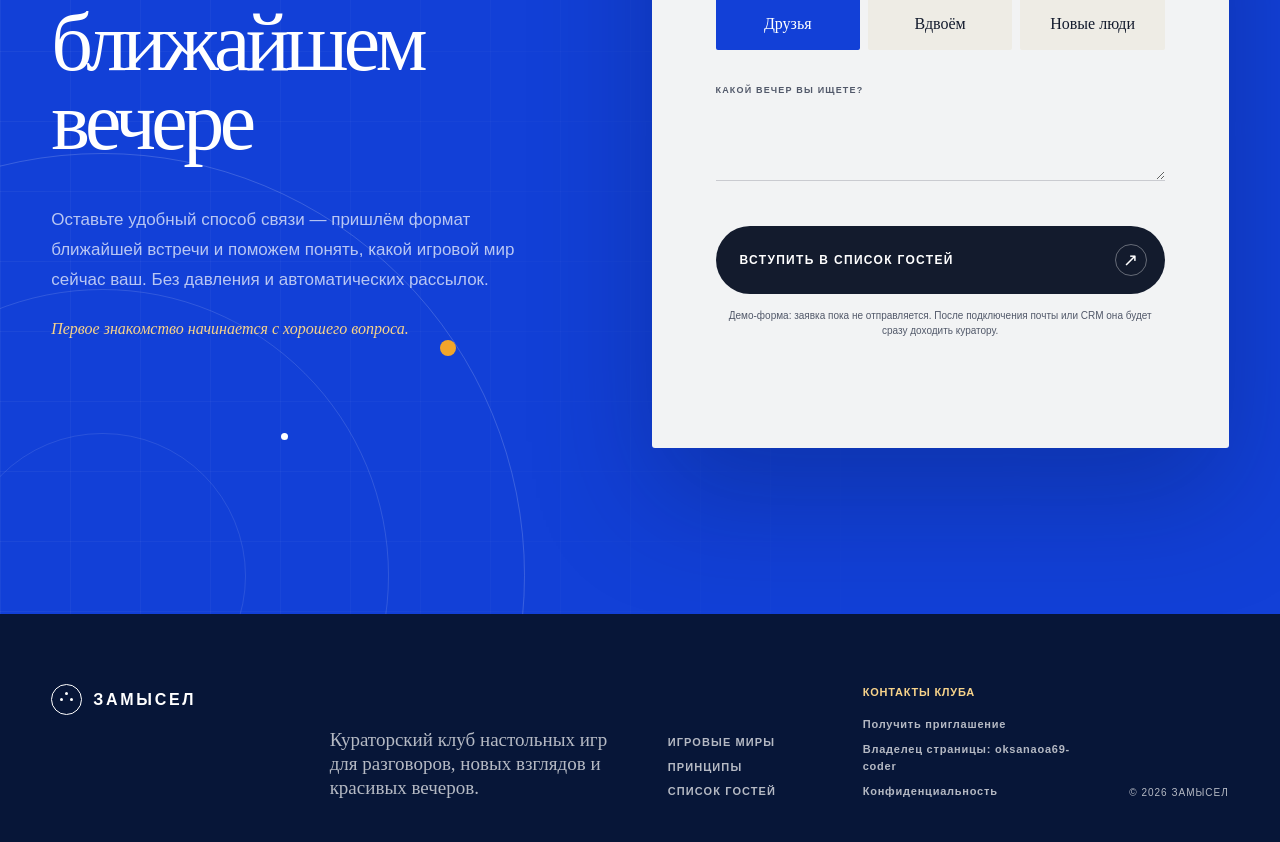
==== commit 4cb04f32: "Обновить превью ссылки Замысла" ====
--- a/index.html
+++ b/index.html
@@ -18,7 +18,7 @@
     <meta property="og:url" content="https://oksanaoa69-coder.github.io/zamisil_lending/" />
     <meta
       property="og:image"
-      content="https://oksanaoa69-coder.github.io/zamisil_lending/assets/images/og.jpg"
+      content="https://oksanaoa69-coder.github.io/zamisil_lending/assets/images/og-family.jpg"
     />
     <meta property="og:image:width" content="1200" />
     <meta property="og:image:height" content="630" />
@@ -32,7 +32,7 @@
     />
     <meta
       name="twitter:image"
-      content="https://oksanaoa69-coder.github.io/zamisil_lending/assets/images/og.jpg"
+      content="https://oksanaoa69-coder.github.io/zamisil_lending/assets/images/og-family.jpg"
     />
     <link rel="canonical" href="https://oksanaoa69-coder.github.io/zamisil_lending/" />
     <title>Замысел — кураторский клуб настольных игр</title>
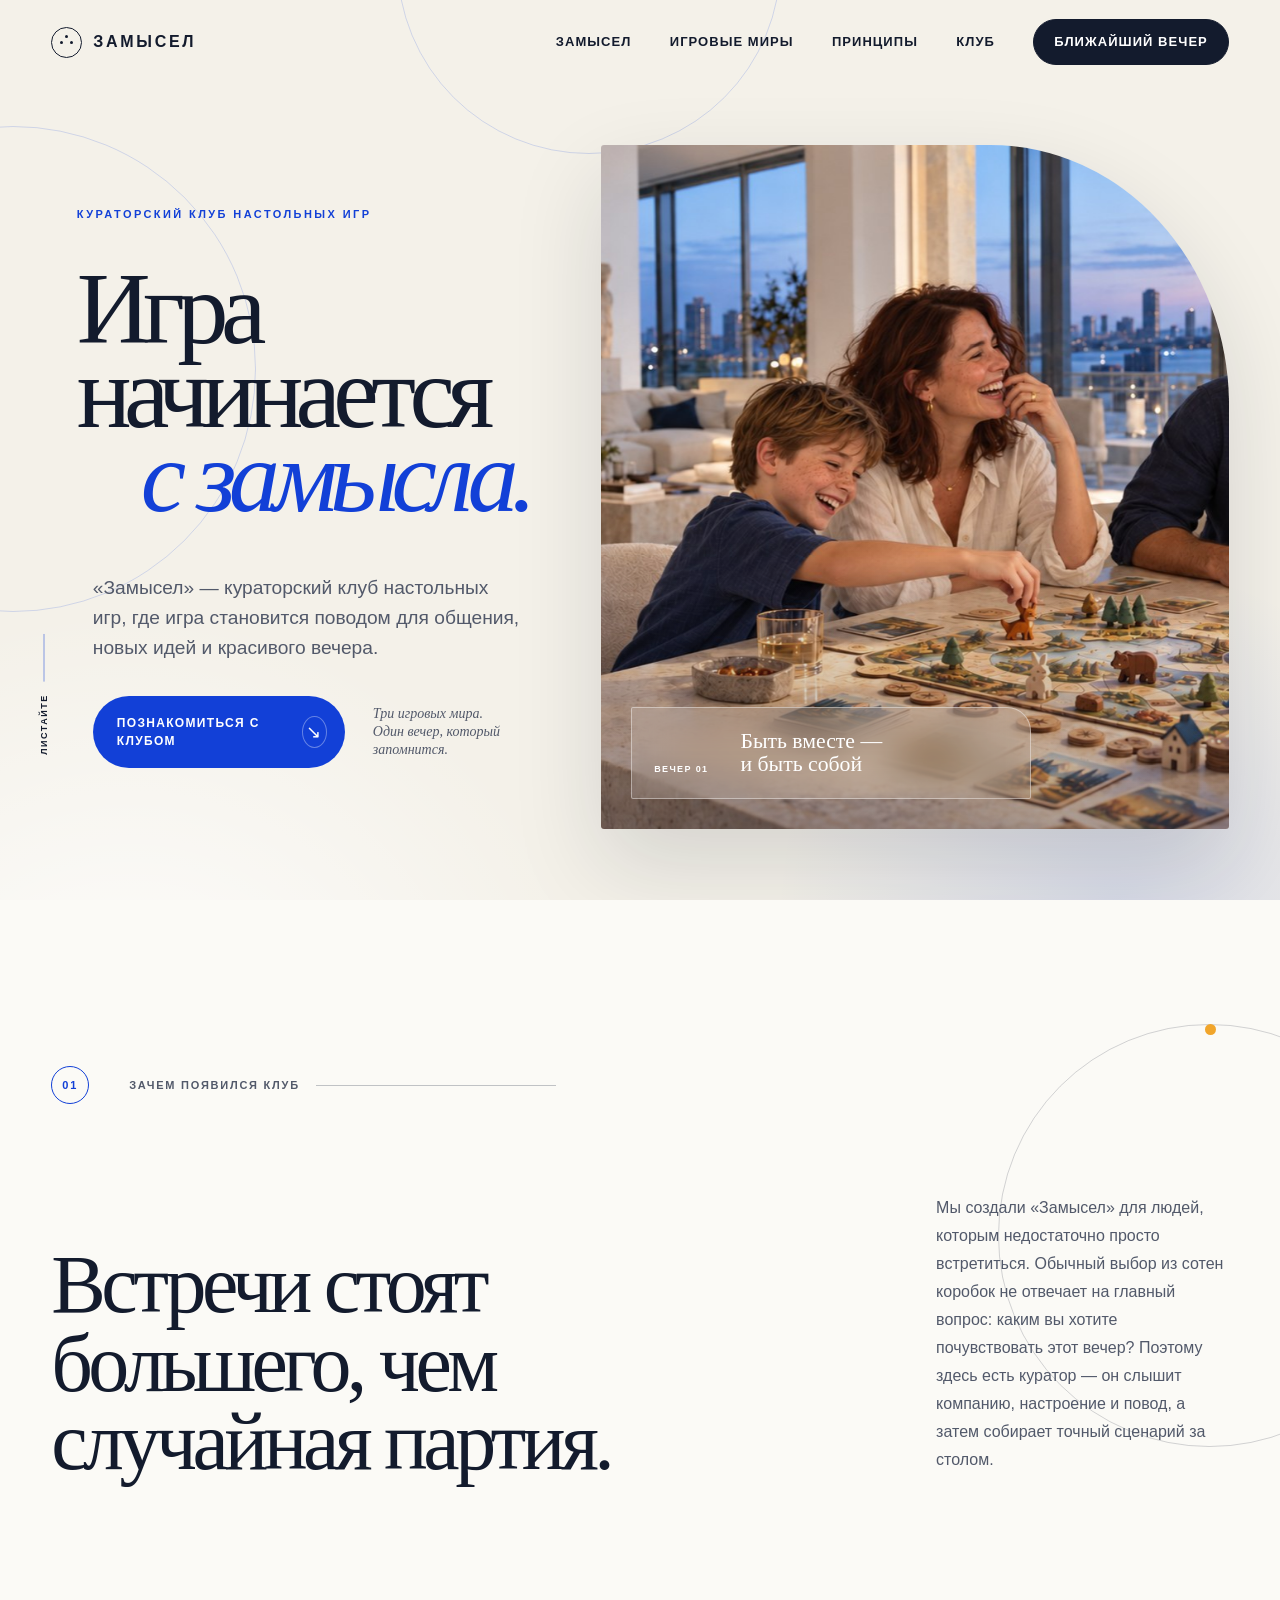
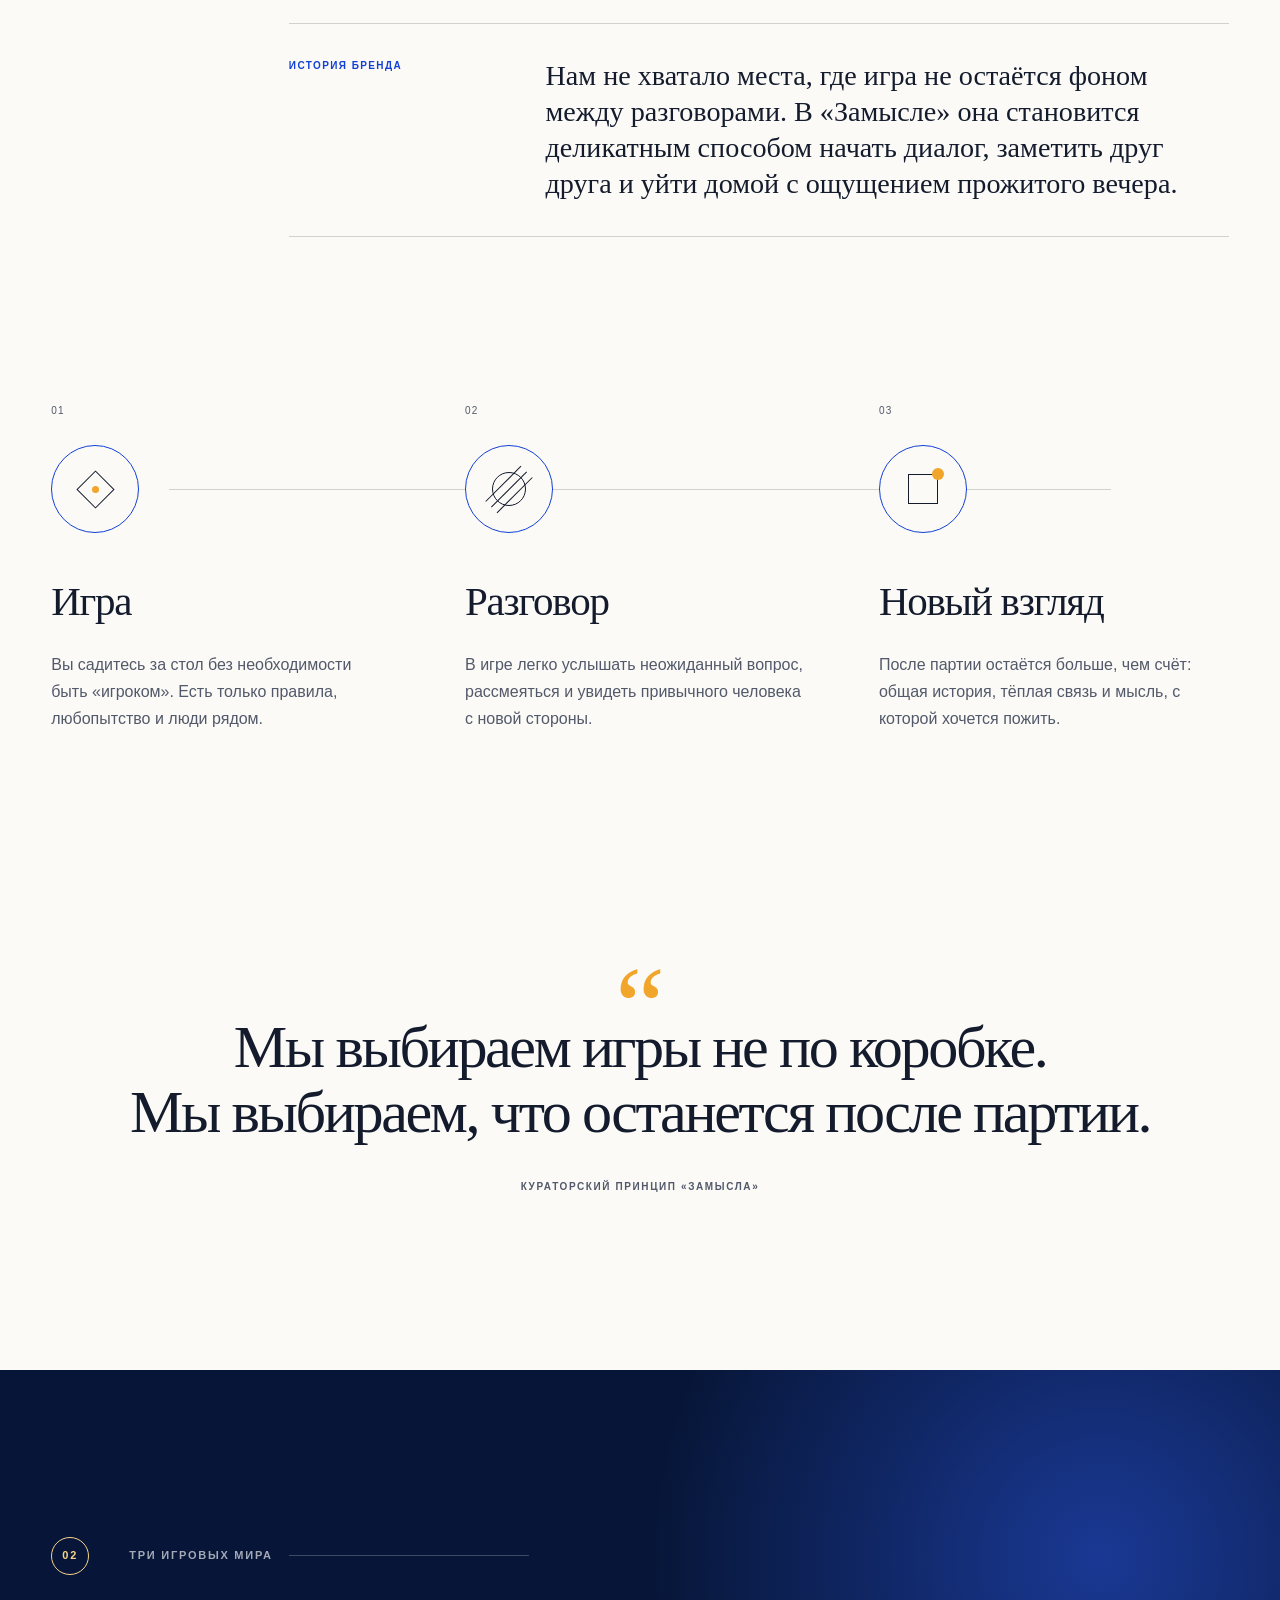
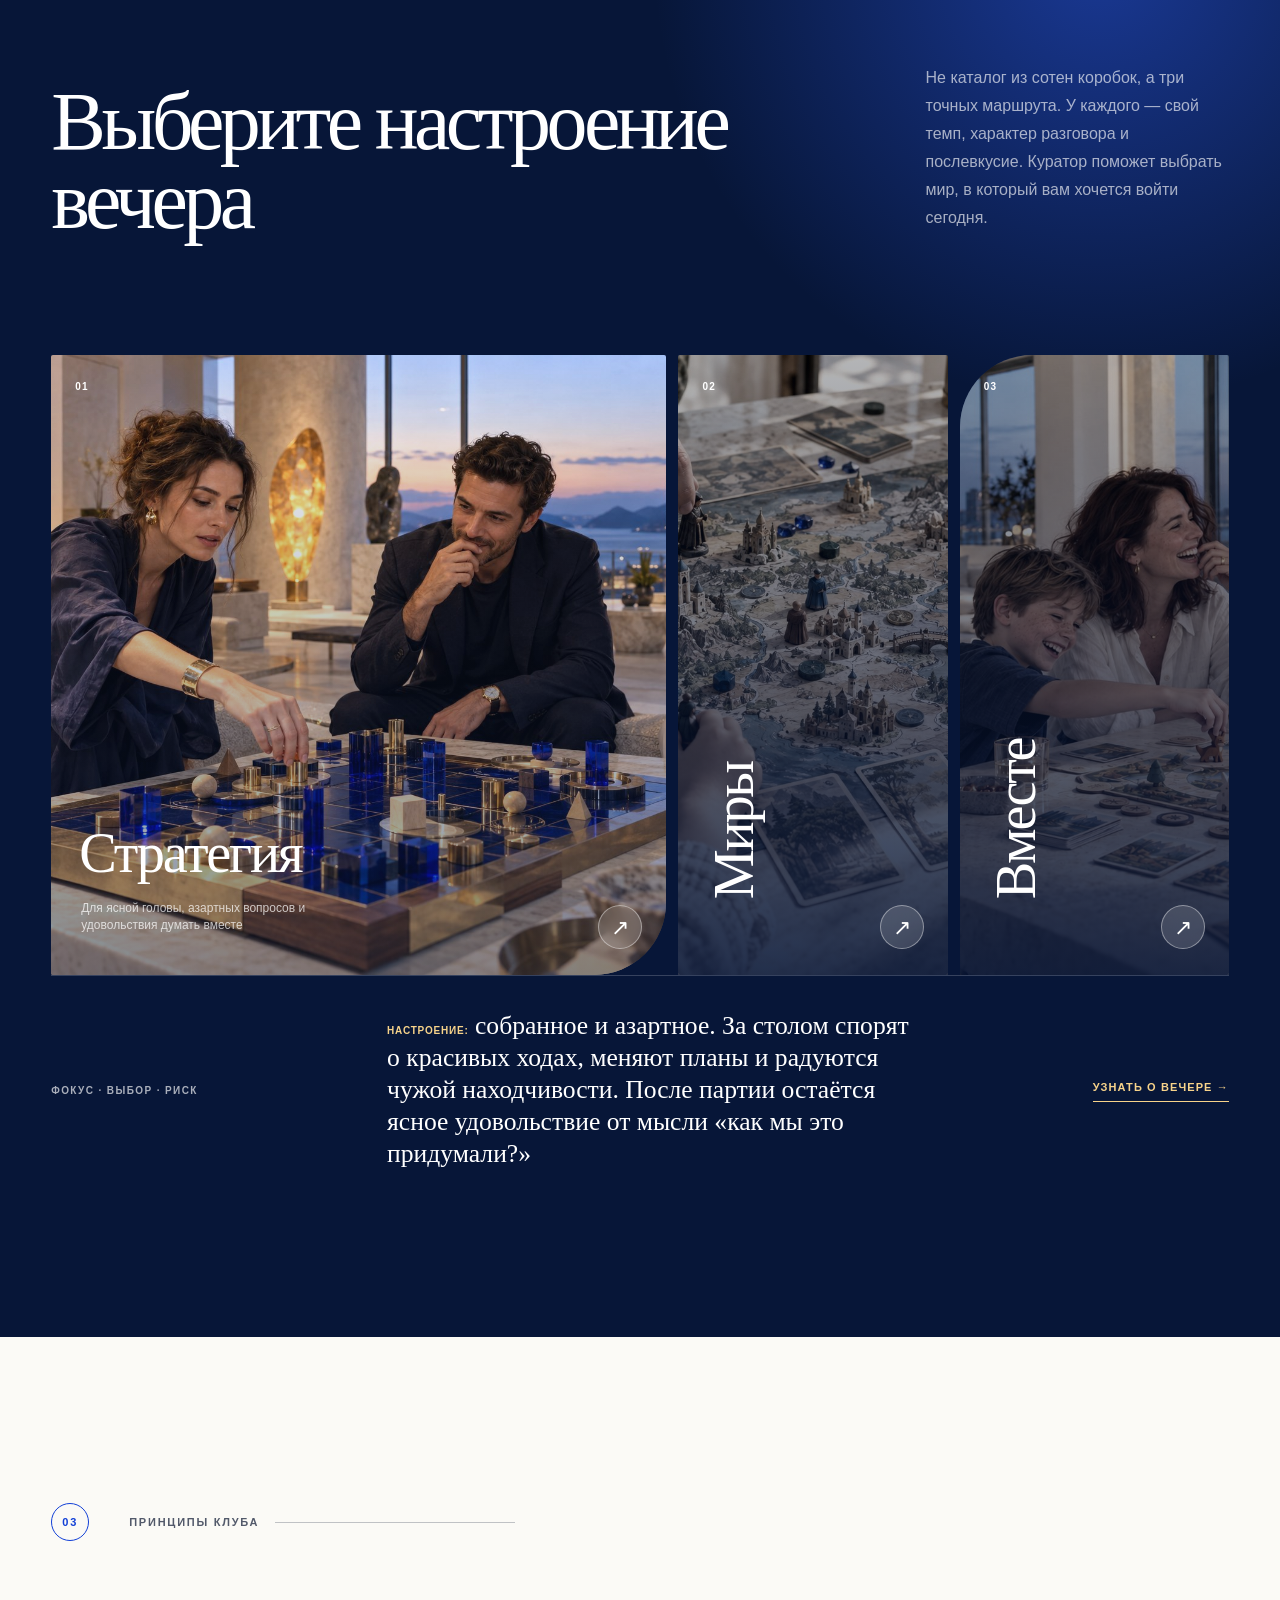
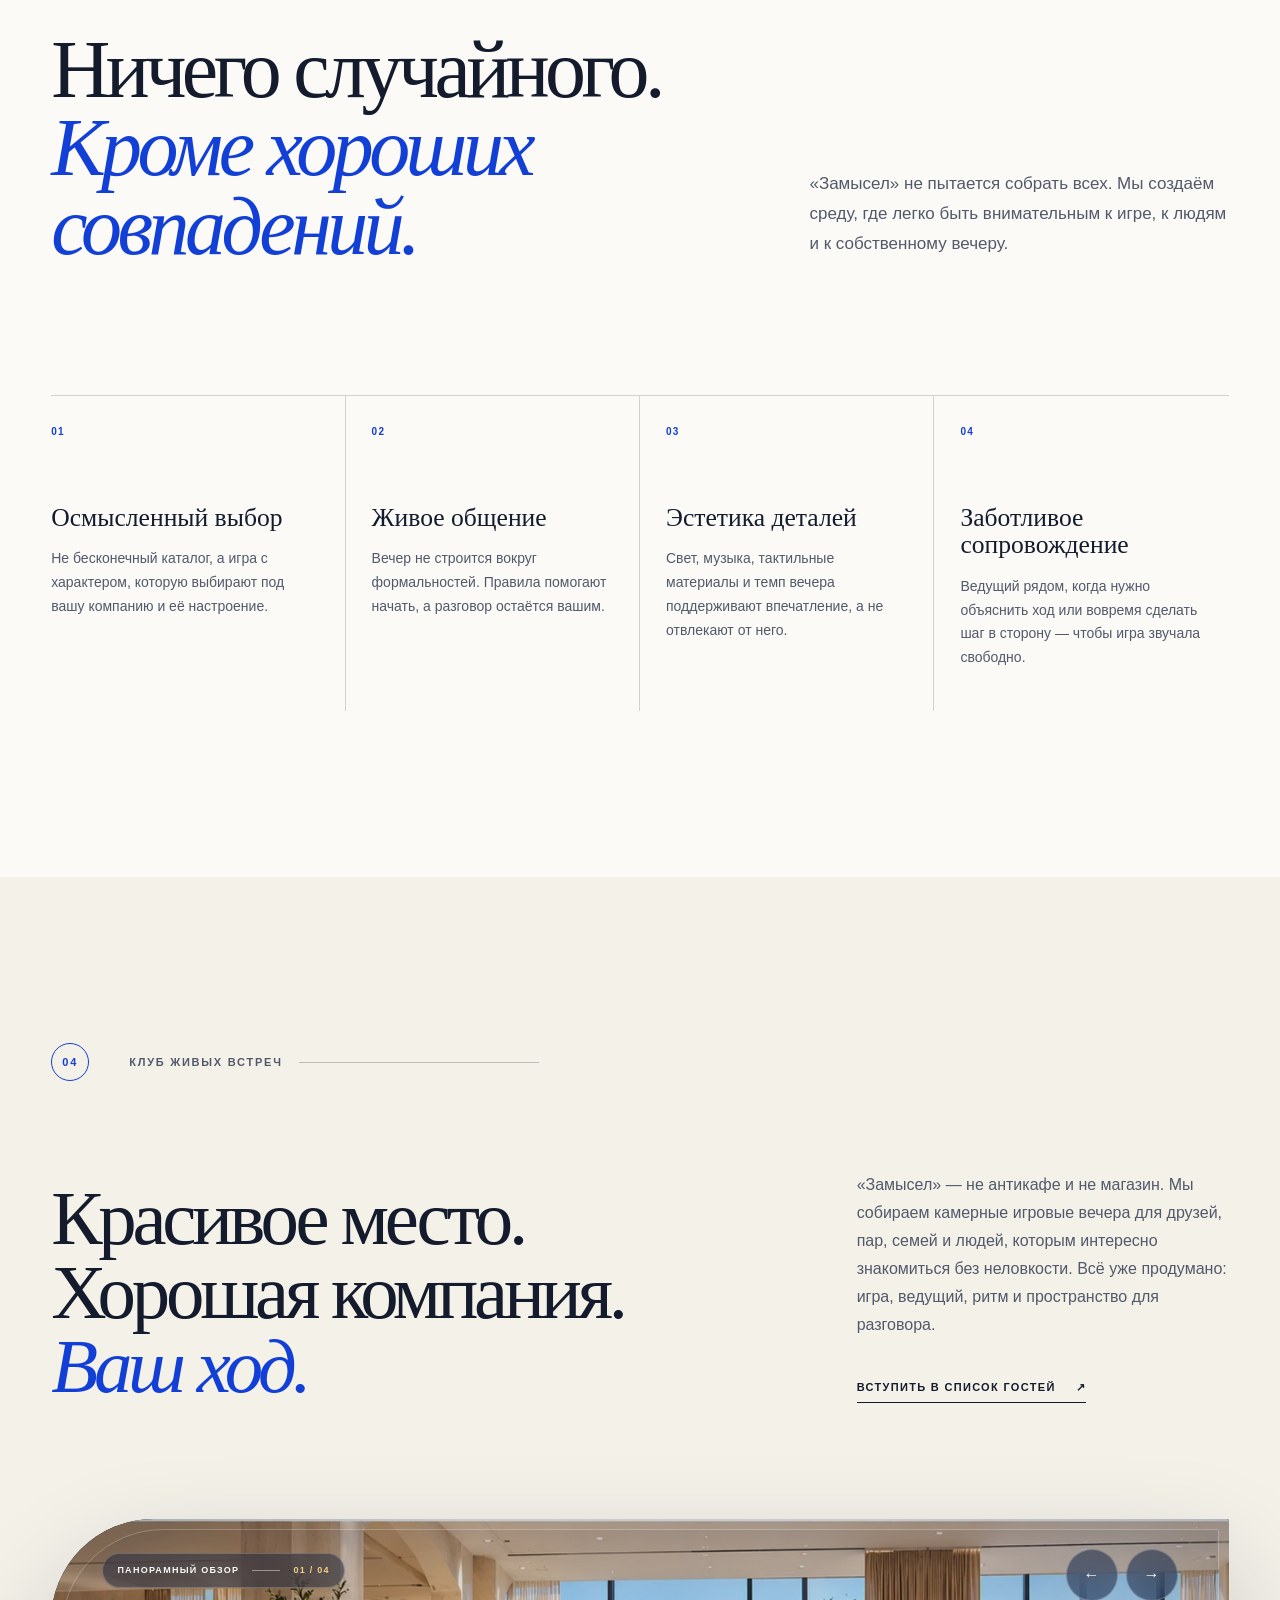
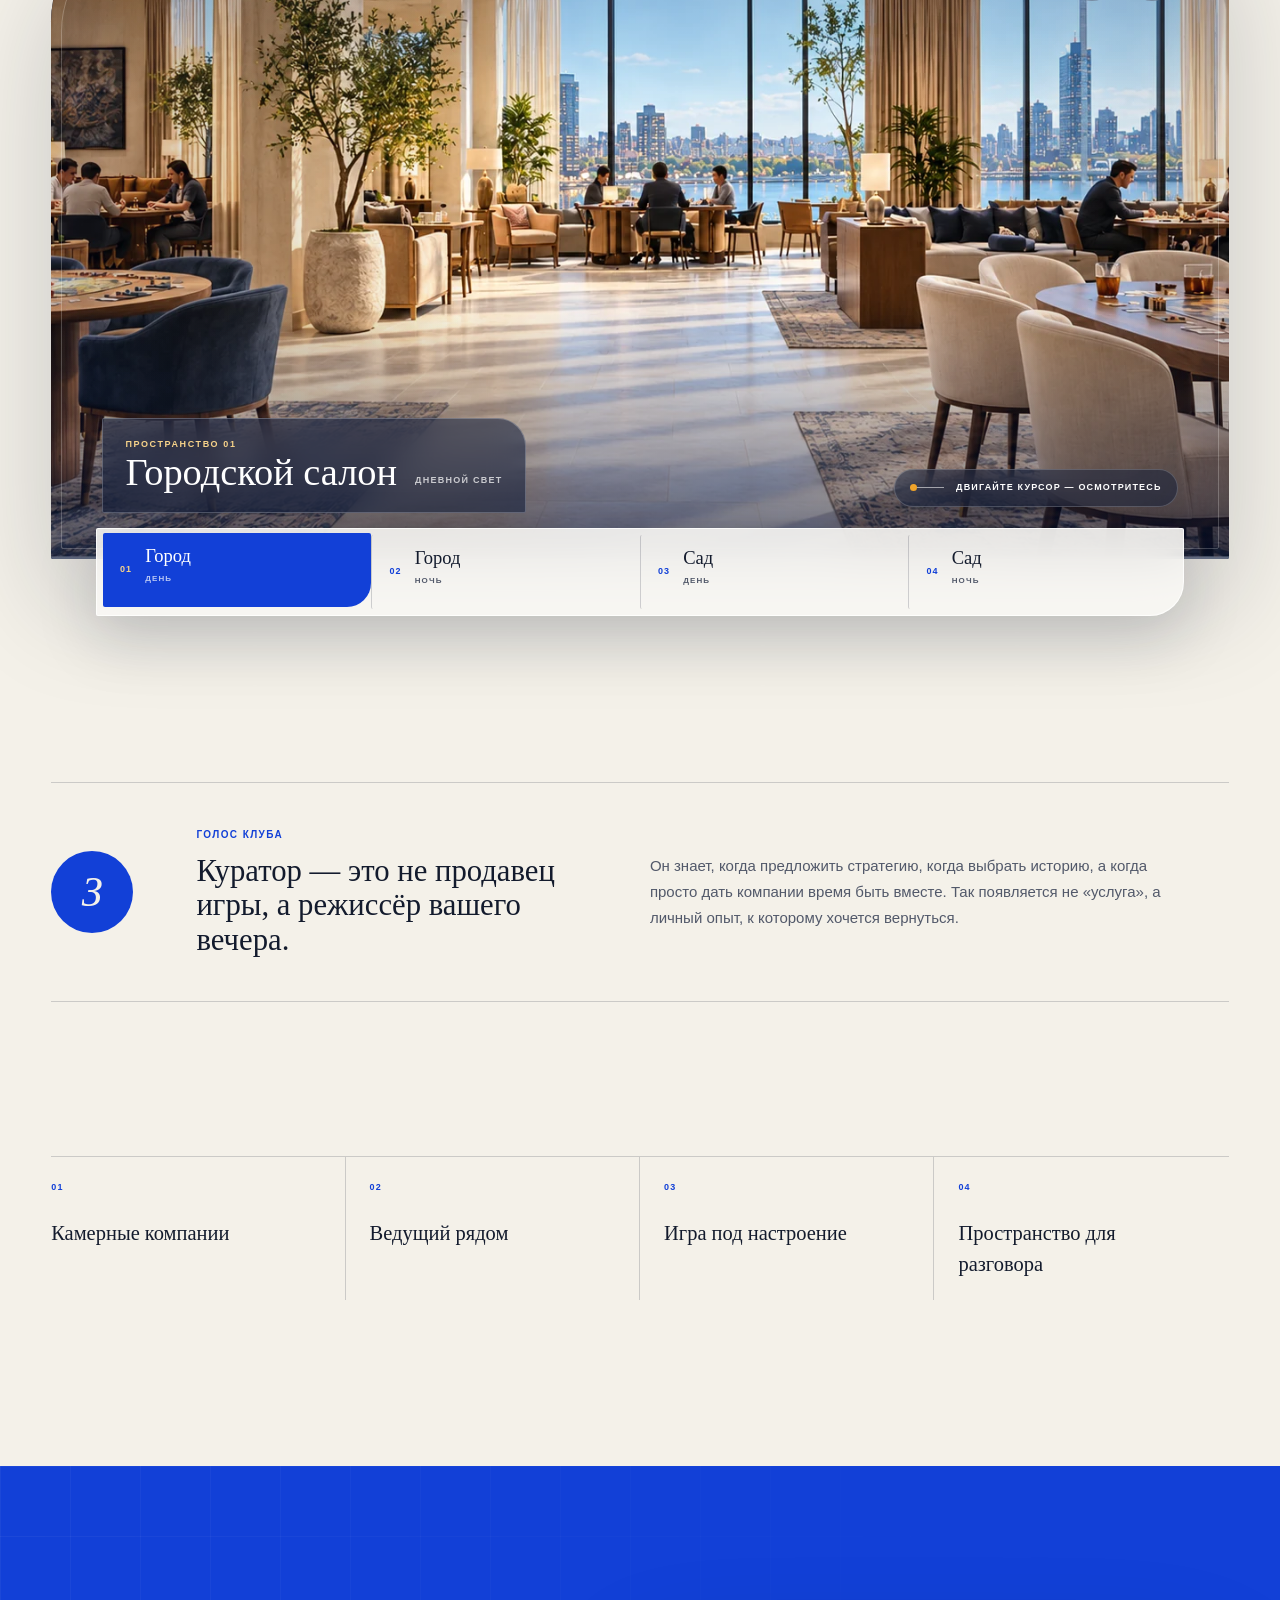
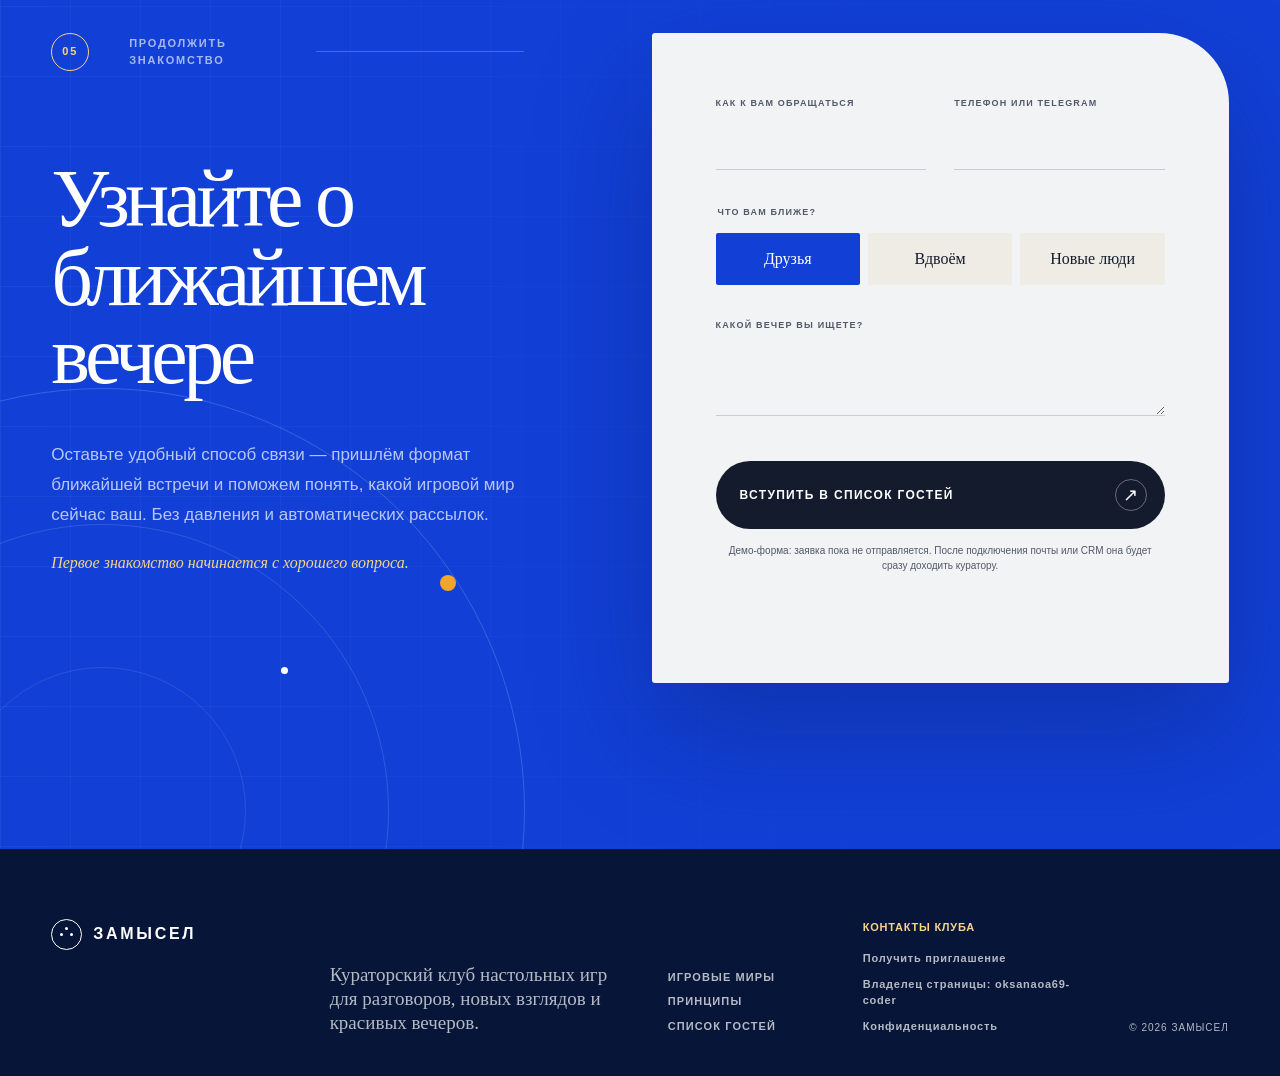
==== commit 0dbfac74: "Добавить панорамную галерею пространств клуба" ====
--- a/index.html
+++ b/index.html
@@ -38,8 +38,8 @@
     <title>Замысел — кураторский клуб настольных игр</title>
     <link rel="icon" href="assets/favicon.svg" type="image/svg+xml" />
     <link rel="preload" href="assets/images/hero-together.jpg" as="image" />
-    <link rel="stylesheet" href="styles.css?v=20261001-worlds" />
-    <script src="script.js?v=20261001-nav" defer></script>
+    <link rel="stylesheet" href="styles.css?v=20261002-panorama" />
+    <script src="script.js?v=20261002-panorama" defer></script>
   </head>
   <body>
     <a class="skip-link" href="#main">К содержанию</a>
@@ -360,30 +360,193 @@
             </a>
           </div>
 
-          <div class="club-collage" aria-label="Атмосфера клуба">
-            <figure class="club-photo club-photo-main reveal-media" data-parallax="0.025">
-              <img
-                src="assets/images/world-strategy.jpg"
-                alt="Участники камерного игрового вечера"
-                width="1536"
-                height="1024"
-                loading="lazy"
-              />
-            </figure>
-            <figure class="club-photo club-photo-detail reveal-media" data-parallax="-0.018">
-              <img
-                src="assets/images/world-story.jpg"
-                alt="Детали настольной игры и рук участников"
-                width="1536"
-                height="1024"
-                loading="lazy"
-              />
-            </figure>
-            <div class="club-badge reveal" aria-hidden="true">
-              <span>Собрано</span>
-              <strong>с вниманием</strong>
-              <i></i>
+          <div
+            class="club-panorama reveal-media"
+            data-club-gallery
+            aria-label="Панорамный обзор пространств клуба"
+          >
+            <div
+              class="club-panorama-stage"
+              data-club-stage
+              tabindex="0"
+              aria-describedby="club-panorama-hint"
+            >
+              <figure
+                class="club-scene is-active"
+                id="club-scene-city-day"
+                role="tabpanel"
+                aria-labelledby="club-tab-city-day"
+                aria-hidden="false"
+                data-club-scene
+                data-scene-label="Городской салон, дневной свет"
+              >
+                <img
+                  src="assets/images/club-city-day.webp"
+                  alt="Светлый панорамный зал клуба с игровыми столами и видом на город днём"
+                  width="2170"
+                  height="725"
+                  loading="lazy"
+                  decoding="async"
+                />
+                <figcaption>
+                  <span>Пространство 01</span>
+                  <strong>Городской салон</strong>
+                  <small>Дневной свет</small>
+                </figcaption>
+              </figure>
+
+              <figure
+                class="club-scene"
+                id="club-scene-city-night"
+                role="tabpanel"
+                aria-labelledby="club-tab-city-night"
+                aria-hidden="true"
+                data-club-scene
+                data-scene-label="Городской салон, ночной свет"
+              >
+                <img
+                  src="assets/images/club-city-night.webp"
+                  alt="Панорамный зал клуба с игровыми столами и вечерним городом за окнами"
+                  width="2188"
+                  height="718"
+                  loading="lazy"
+                  decoding="async"
+                />
+                <figcaption>
+                  <span>Пространство 01</span>
+                  <strong>Городской салон</strong>
+                  <small>Ночной свет</small>
+                </figcaption>
+              </figure>
+
+              <figure
+                class="club-scene"
+                id="club-scene-garden-day"
+                role="tabpanel"
+                aria-labelledby="club-tab-garden-day"
+                aria-hidden="true"
+                data-club-scene
+                data-scene-label="Зимний сад, дневной свет"
+              >
+                <img
+                  src="assets/images/club-garden-day.webp"
+                  alt="Солнечный зимний сад клуба с оливковыми деревьями и игровыми столами"
+                  width="2172"
+                  height="724"
+                  loading="lazy"
+                  decoding="async"
+                />
+                <figcaption>
+                  <span>Пространство 02</span>
+                  <strong>Зимний сад</strong>
+                  <small>Дневной свет</small>
+                </figcaption>
+              </figure>
+
+              <figure
+                class="club-scene"
+                id="club-scene-garden-night"
+                role="tabpanel"
+                aria-labelledby="club-tab-garden-night"
+                aria-hidden="true"
+                data-club-scene
+                data-scene-label="Зимний сад, ночной свет"
+              >
+                <img
+                  src="assets/images/club-garden-night.webp"
+                  alt="Зимний сад клуба с игровыми столами и мягким вечерним освещением"
+                  width="2172"
+                  height="724"
+                  loading="lazy"
+                  decoding="async"
+                />
+                <figcaption>
+                  <span>Пространство 02</span>
+                  <strong>Зимний сад</strong>
+                  <small>Ночной свет</small>
+                </figcaption>
+              </figure>
+
+              <div class="club-panorama-topline" aria-hidden="true">
+                <span>Панорамный обзор</span>
+                <i></i>
+                <strong data-club-counter>01 / 04</strong>
+              </div>
+
+              <p class="club-panorama-hint" id="club-panorama-hint">
+                <i aria-hidden="true"></i>
+                <span>Двигайте курсор — осмотритесь</span>
+              </p>
+
+              <div class="club-panorama-arrows">
+                <button type="button" data-club-prev aria-label="Предыдущее пространство">
+                  <span aria-hidden="true">←</span>
+                </button>
+                <button type="button" data-club-next aria-label="Следующее пространство">
+                  <span aria-hidden="true">→</span>
+                </button>
+              </div>
             </div>
+
+            <div class="club-panorama-toolbar">
+              <div class="club-panorama-tabs" role="tablist" aria-label="Выбрать вид пространства">
+                <button
+                  class="club-panorama-tab is-active"
+                  id="club-tab-city-day"
+                  type="button"
+                  role="tab"
+                  aria-selected="true"
+                  aria-controls="club-scene-city-day"
+                  data-club-tab
+                  data-scene-index="0"
+                >
+                  <span>01</span><strong>Город</strong><small>День</small>
+                </button>
+                <button
+                  class="club-panorama-tab"
+                  id="club-tab-city-night"
+                  type="button"
+                  role="tab"
+                  aria-selected="false"
+                  aria-controls="club-scene-city-night"
+                  tabindex="-1"
+                  data-club-tab
+                  data-scene-index="1"
+                >
+                  <span>02</span><strong>Город</strong><small>Ночь</small>
+                </button>
+                <button
+                  class="club-panorama-tab"
+                  id="club-tab-garden-day"
+                  type="button"
+                  role="tab"
+                  aria-selected="false"
+                  aria-controls="club-scene-garden-day"
+                  tabindex="-1"
+                  data-club-tab
+                  data-scene-index="2"
+                >
+                  <span>03</span><strong>Сад</strong><small>День</small>
+                </button>
+                <button
+                  class="club-panorama-tab"
+                  id="club-tab-garden-night"
+                  type="button"
+                  role="tab"
+                  aria-selected="false"
+                  aria-controls="club-scene-garden-night"
+                  tabindex="-1"
+                  data-club-tab
+                  data-scene-index="3"
+                >
+                  <span>04</span><strong>Сад</strong><small>Ночь</small>
+                </button>
+              </div>
+            </div>
+
+            <p class="sr-only" aria-live="polite" aria-atomic="true" data-club-status>
+              Показано: городской салон, дневной свет
+            </p>
           </div>
         </div>
 
--- a/styles.css
+++ b/styles.css
@@ -82,6 +82,18 @@
   display: none !important;
 }
 
+.sr-only {
+  position: absolute;
+  width: 1px;
+  height: 1px;
+  padding: 0;
+  margin: -1px;
+  overflow: hidden;
+  clip: rect(0, 0, 0, 0);
+  white-space: nowrap;
+  border: 0;
+}
+
 :focus-visible {
   outline: 3px solid var(--amber);
   outline-offset: 4px;
@@ -1043,10 +1055,6 @@
 }
 
 .club-layout {
-  display: grid;
-  grid-template-columns: 0.75fr 1.25fr;
-  gap: clamp(60px, 10vw, 160px);
-  align-items: center;
   width: var(--page);
   margin: 0 auto;
 }
@@ -1054,9 +1062,14 @@
 .club-copy {
   position: relative;
   z-index: 3;
+  display: grid;
+  grid-template-columns: minmax(0, 1.15fr) minmax(320px, 0.62fr);
+  column-gap: clamp(54px, 9vw, 150px);
+  align-items: end;
 }
 
 .club-copy .display-heading {
+  grid-row: 1 / 3;
   font-size: clamp(52px, 6vw, 96px);
 }
 
@@ -1067,10 +1080,14 @@
 
 .club-copy > p {
   max-width: 470px;
-  margin: 48px 0 30px;
+  margin: 0 0 30px;
   color: var(--ink-soft);
   font-size: clamp(16px, 1.2vw, 19px);
   line-height: 1.75;
+}
+
+.club-copy > .text-link {
+  justify-self: start;
 }
 
 .text-link {
@@ -1095,90 +1112,384 @@
   transform: translate(4px, -4px);
 }
 
-.club-collage {
+.club-panorama {
+  --pan-position: 50%;
   position: relative;
-  min-height: min(65vw, 810px);
-}
-
-.club-photo {
-  position: absolute;
+  margin-top: clamp(72px, 9vw, 132px);
+  color: white;
+}
+
+.club-panorama-stage {
+  position: relative;
+  height: clamp(560px, 50vw, 760px);
+  overflow: hidden;
+  background: var(--blue-night);
+  border-radius: clamp(54px, 8vw, 126px) 2px 2px 2px;
+  box-shadow: 0 44px 110px rgba(19, 27, 45, 0.2);
+  cursor: ew-resize;
+  isolation: isolate;
+  touch-action: pan-y;
+}
+
+.club-panorama-stage::before {
+  position: absolute;
+  inset: 10px;
+  z-index: 8;
+  content: "";
+  pointer-events: none;
+  border: 1px solid rgba(255, 255, 255, 0.22);
+  border-radius: inherit;
+  box-shadow: inset 0 0 80px rgba(7, 22, 56, 0.11);
+}
+
+.club-panorama-stage::after {
+  position: absolute;
+  top: -15%;
+  bottom: -15%;
+  left: -32%;
+  z-index: 7;
+  width: 28%;
+  content: "";
+  pointer-events: none;
+  opacity: 0;
+  background: linear-gradient(90deg, transparent, rgba(255, 255, 255, 0.28), transparent);
+  filter: blur(9px);
+  transform: translateX(-130%) skewX(-12deg);
+}
+
+.club-panorama.is-changing .club-panorama-stage::after {
+  animation: club-panorama-sweep 1.15s var(--ease);
+}
+
+.club-scene {
+  position: absolute;
+  inset: 0;
   margin: 0;
-  overflow: hidden;
-  box-shadow: 0 32px 80px rgba(19, 27, 45, 0.13);
-}
-
-.club-photo img {
+  pointer-events: none;
+  opacity: 0;
+  filter: saturate(0.75) blur(5px);
+  transform: scale(1.018);
+  transition:
+    opacity 1.05s var(--ease),
+    filter 1.05s var(--ease),
+    transform 1.45s var(--ease);
+}
+
+.club-scene.is-active {
+  z-index: 1;
+  opacity: 1;
+  filter: none;
+  transform: scale(1);
+}
+
+.club-scene::after {
+  position: absolute;
+  inset: 0;
+  z-index: 2;
+  content: "";
+  background:
+    linear-gradient(180deg, rgba(7, 22, 56, 0.22), transparent 30%, transparent 60%, rgba(7, 22, 56, 0.58)),
+    linear-gradient(90deg, rgba(7, 22, 56, 0.18), transparent 35%, transparent 70%, rgba(7, 22, 56, 0.1));
+}
+
+.club-scene img {
+  position: absolute;
+  inset: 0;
   width: 100%;
-  height: 110%;
+  height: 100%;
+  max-width: none;
   object-fit: cover;
-  transform: translate3d(0, var(--parallax-y, 0), 0) scale(1.03);
-}
-
-.club-photo-main {
-  top: 0;
-  right: 0;
-  width: 76%;
-  height: 78%;
-  border-radius: 46% 2px 2px 2px;
-}
-
-.club-photo-main img {
-  object-position: 55% center;
-}
-
-.club-photo-detail {
-  bottom: 0;
-  left: 0;
-  z-index: 2;
-  width: 52%;
-  height: 47%;
-  border: 8px solid var(--paper);
-  border-radius: 2px 2px 42% 2px;
-}
-
-.club-photo-detail img {
-  object-position: center;
-}
-
-.club-badge {
-  position: absolute;
-  right: 4%;
-  bottom: 8%;
+  object-position: var(--pan-position) center;
+  transform: scale(1.025);
+  transition: object-position 90ms linear, transform 9s ease-out;
+  will-change: object-position;
+}
+
+.club-scene.is-active img {
+  transform: scale(1.008);
+}
+
+.club-scene figcaption {
+  position: absolute;
+  bottom: 46px;
+  left: clamp(30px, 4vw, 62px);
+  z-index: 4;
+  display: grid;
+  grid-template-columns: auto auto;
+  gap: 2px 18px;
+  align-items: end;
+  min-width: min(390px, calc(100% - 60px));
+  padding: 19px 22px 20px;
+  background: rgba(7, 22, 56, 0.52);
+  border: 1px solid rgba(255, 255, 255, 0.24);
+  border-radius: 2px 28px 2px 2px;
+  opacity: 0;
+  transform: translateY(22px);
+  transition: opacity 0.65s 0.28s ease, transform 0.85s 0.28s var(--ease);
+  -webkit-backdrop-filter: blur(16px);
+  backdrop-filter: blur(16px);
+}
+
+.club-scene.is-active figcaption {
+  opacity: 1;
+  transform: translateY(0);
+}
+
+.club-scene figcaption span {
+  grid-column: 1 / -1;
+  color: var(--amber-soft);
+  font-size: 9px;
+  font-weight: 700;
+  letter-spacing: 0.18em;
+  text-transform: uppercase;
+}
+
+.club-scene figcaption strong {
+  font-family: var(--serif);
+  font-size: clamp(27px, 3vw, 44px);
+  font-weight: 400;
+  line-height: 1;
+}
+
+.club-scene figcaption small {
+  padding-bottom: 4px;
+  color: rgba(255, 255, 255, 0.72);
+  font-size: 9px;
+  font-weight: 700;
+  letter-spacing: 0.14em;
+  text-transform: uppercase;
+}
+
+.club-panorama-topline {
+  position: absolute;
+  top: 34px;
+  left: clamp(30px, 4vw, 62px);
   z-index: 4;
   display: flex;
-  flex-direction: column;
-  justify-content: center;
-  width: 170px;
-  height: 170px;
-  padding: 28px;
+  gap: 13px;
+  align-items: center;
+  padding: 10px 14px;
+  font-size: 9px;
+  font-weight: 700;
+  letter-spacing: 0.14em;
+  text-transform: uppercase;
+  background: rgba(7, 22, 56, 0.42);
+  border: 1px solid rgba(255, 255, 255, 0.22);
+  border-radius: 999px;
+  -webkit-backdrop-filter: blur(14px);
+  backdrop-filter: blur(14px);
+}
+
+.club-panorama-topline i {
+  width: 28px;
+  height: 1px;
+  background: rgba(255, 255, 255, 0.46);
+}
+
+.club-panorama-topline strong {
+  color: var(--amber-soft);
+  font-size: inherit;
+}
+
+.club-panorama-hint {
+  position: absolute;
+  right: clamp(30px, 4vw, 62px);
+  bottom: 52px;
+  z-index: 4;
+  display: flex;
+  gap: 12px;
+  align-items: center;
+  margin: 0;
+  padding: 11px 15px;
+  font-size: 9px;
+  font-weight: 700;
+  letter-spacing: 0.13em;
+  text-transform: uppercase;
+  background: rgba(7, 22, 56, 0.42);
+  border: 1px solid rgba(255, 255, 255, 0.2);
+  border-radius: 999px;
+  -webkit-backdrop-filter: blur(14px);
+  backdrop-filter: blur(14px);
+}
+
+.club-panorama-hint i {
+  position: relative;
+  display: block;
+  width: 34px;
+  height: 1px;
+  background: rgba(255, 255, 255, 0.55);
+}
+
+.club-panorama-hint i::after {
+  position: absolute;
+  top: -3px;
+  left: 0;
+  width: 7px;
+  height: 7px;
+  content: "";
+  background: var(--amber);
+  border-radius: 50%;
+  animation: club-hint-scan 2.8s ease-in-out infinite;
+}
+
+.club-panorama-arrows {
+  position: absolute;
+  top: 30px;
+  right: clamp(30px, 4vw, 62px);
+  z-index: 9;
+  display: flex;
+  gap: 8px;
+}
+
+.club-panorama-arrows button {
+  display: grid;
+  width: 52px;
+  height: 52px;
+  padding: 0;
+  color: white;
+  background: rgba(7, 22, 56, 0.48);
+  border: 1px solid rgba(255, 255, 255, 0.24);
+  border-radius: 50%;
+  cursor: pointer;
+  transition: color 0.3s ease, background 0.3s ease, transform 0.3s var(--ease);
+  place-items: center;
+  -webkit-backdrop-filter: blur(15px);
+  backdrop-filter: blur(15px);
+}
+
+.club-panorama-arrows button:hover,
+.club-panorama-arrows button:focus-visible {
+  color: var(--ink);
+  background: var(--amber);
+  transform: scale(1.06);
+}
+
+.club-panorama-toolbar {
+  position: relative;
+  z-index: 12;
+  width: calc(100% - clamp(36px, 7vw, 104px));
+  margin: -31px auto 0;
+  padding: 6px;
+  color: var(--ink);
+  background: rgba(251, 250, 246, 0.88);
+  border: 1px solid rgba(255, 255, 255, 0.8);
+  border-radius: 2px 2px 34px 2px;
+  box-shadow: 0 22px 60px rgba(19, 27, 45, 0.17);
+  -webkit-backdrop-filter: blur(22px);
+  backdrop-filter: blur(22px);
+}
+
+.club-panorama-tabs {
+  display: grid;
+  grid-template-columns: repeat(4, 1fr);
+}
+
+.club-panorama-tab {
+  position: relative;
+  display: grid;
+  grid-template-columns: auto 1fr;
+  grid-template-rows: auto auto;
+  gap: 1px 13px;
+  min-height: 74px;
+  padding: 14px 17px;
+  overflow: hidden;
+  text-align: left;
+  background: transparent;
+  border-radius: 2px 2px 24px 2px;
+  cursor: pointer;
+  transition: color 0.35s ease, background 0.35s ease, transform 0.35s var(--ease);
+}
+
+.club-panorama-tab + .club-panorama-tab {
+  border-left: 1px solid var(--line);
+}
+
+.club-panorama-tab:hover {
+  background: rgba(18, 64, 215, 0.07);
+}
+
+.club-panorama-tab[aria-selected="true"] {
   color: white;
   background: var(--blue);
-  border-radius: 50%;
-  animation: orbit-breathe 6s ease-in-out infinite;
-}
-
-.club-badge span {
+  transform: translateY(-2px);
+}
+
+.club-panorama-tab > span {
+  grid-row: 1 / 3;
+  align-self: center;
+  color: var(--blue);
   font-size: 9px;
   font-weight: 700;
-  letter-spacing: 0.15em;
-  text-transform: uppercase;
-}
-
-.club-badge strong {
+  letter-spacing: 0.12em;
+}
+
+.club-panorama-tab[aria-selected="true"] > span {
+  color: var(--amber-soft);
+}
+
+.club-panorama-tab strong {
   font-family: var(--serif);
-  font-size: 25px;
+  font-size: clamp(17px, 1.45vw, 23px);
   font-weight: 400;
   line-height: 1;
 }
 
-.club-badge i {
-  position: absolute;
-  top: 20px;
-  right: 32px;
-  width: 8px;
-  height: 8px;
+.club-panorama-tab small {
+  color: var(--ink-soft);
+  font-size: 8px;
+  font-weight: 700;
+  letter-spacing: 0.14em;
+  text-transform: uppercase;
+}
+
+.club-panorama-tab[aria-selected="true"] small {
+  color: rgba(255, 255, 255, 0.7);
+}
+
+.club-panorama-tab::after {
+  position: absolute;
+  right: 15px;
+  bottom: 7px;
+  left: 15px;
+  height: 2px;
+  content: "";
   background: var(--amber);
-  border-radius: 50%;
+  transform: scaleX(0);
+  transform-origin: left;
+}
+
+.club-panorama.is-playing .club-panorama-tab[aria-selected="true"]::after {
+  animation: club-tab-progress 8s linear forwards;
+}
+
+@keyframes club-panorama-sweep {
+  0% {
+    opacity: 0;
+    transform: translateX(-130%) skewX(-12deg);
+  }
+  24% {
+    opacity: 0.7;
+  }
+  100% {
+    opacity: 0;
+    transform: translateX(610%) skewX(-12deg);
+  }
+}
+
+@keyframes club-hint-scan {
+  0%,
+  100% {
+    transform: translateX(0);
+  }
+  50% {
+    transform: translateX(27px);
+  }
+}
+
+@keyframes club-tab-progress {
+  to {
+    transform: scaleX(1);
+  }
 }
 
 .club-values {
@@ -1806,8 +2117,21 @@
     display: none;
   }
 
-  .club-collage {
-    min-height: 720px;
+  .club-copy {
+    grid-template-columns: 1fr;
+    gap: 30px;
+  }
+
+  .club-copy .display-heading {
+    grid-row: auto;
+  }
+
+  .club-copy > p {
+    margin: 0;
+  }
+
+  .club-panorama-stage {
+    height: clamp(560px, 72vw, 680px);
   }
 
   .club-copy > p {
@@ -2035,28 +2359,90 @@
     gap: 70px;
   }
 
-  .club-collage {
-    min-height: 560px;
-  }
-
-  .club-photo-main {
-    width: 87%;
-    height: 74%;
-  }
-
-  .club-photo-detail {
-    width: 62%;
-    height: 43%;
-  }
-
-  .club-badge {
-    width: 135px;
-    height: 135px;
-    padding: 22px;
-  }
-
-  .club-badge strong {
-    font-size: 20px;
+  .club-copy {
+    gap: 26px;
+  }
+
+  .club-panorama {
+    width: calc(100% + 40px);
+    margin-top: 58px;
+    margin-left: -20px;
+  }
+
+  .club-panorama-stage {
+    height: min(72svh, 650px);
+    min-height: 520px;
+    border-radius: 72px 0 0;
+  }
+
+  .club-panorama-stage::before {
+    inset: 7px;
+  }
+
+  .club-panorama-topline {
+    top: 20px;
+    left: 18px;
+    padding: 9px 11px;
+  }
+
+  .club-panorama-topline i {
+    display: none;
+  }
+
+  .club-panorama-arrows {
+    top: 18px;
+    right: 16px;
+  }
+
+  .club-panorama-arrows button {
+    width: 44px;
+    height: 44px;
+  }
+
+  .club-scene figcaption {
+    bottom: 32px;
+    left: 18px;
+    min-width: 0;
+    max-width: calc(100% - 36px);
+    padding: 15px 17px 16px;
+  }
+
+  .club-scene figcaption strong {
+    font-size: 27px;
+  }
+
+  .club-panorama-hint {
+    right: auto;
+    bottom: 130px;
+    left: 18px;
+    padding: 9px 11px;
+  }
+
+  .club-panorama-toolbar {
+    width: calc(100% - 24px);
+    margin-top: -22px;
+    overflow: hidden;
+    border-radius: 2px 2px 28px 2px;
+  }
+
+  .club-panorama-tabs {
+    display: flex;
+    overflow-x: auto;
+    scrollbar-width: none;
+  }
+
+  .club-panorama-tabs::-webkit-scrollbar {
+    display: none;
+  }
+
+  .club-panorama-tab {
+    flex: 0 0 138px;
+    min-height: 69px;
+    padding: 12px 13px;
+  }
+
+  .club-panorama-tab strong {
+    font-size: 18px;
   }
 
   .club-values {
@@ -2124,6 +2510,14 @@
 @media (hover: none), (pointer: coarse) {
   .cursor-glow {
     display: none;
+  }
+
+  .club-panorama-stage {
+    cursor: grab;
+  }
+
+  .club-panorama.is-dragging .club-panorama-stage {
+    cursor: grabbing;
   }
 }
 
@@ -2148,8 +2542,22 @@
   }
 
   .hero-media > img,
-  .club-photo img {
+  .club-scene img {
     transform: scale(1.03);
+  }
+
+  .club-panorama-hint {
+    display: none;
+  }
+
+  .club-panorama-stage::after,
+  .club-panorama-tab::after {
+    display: none;
+  }
+
+  .club-scene,
+  .club-scene figcaption {
+    transition: none;
   }
 
   .cursor-glow {
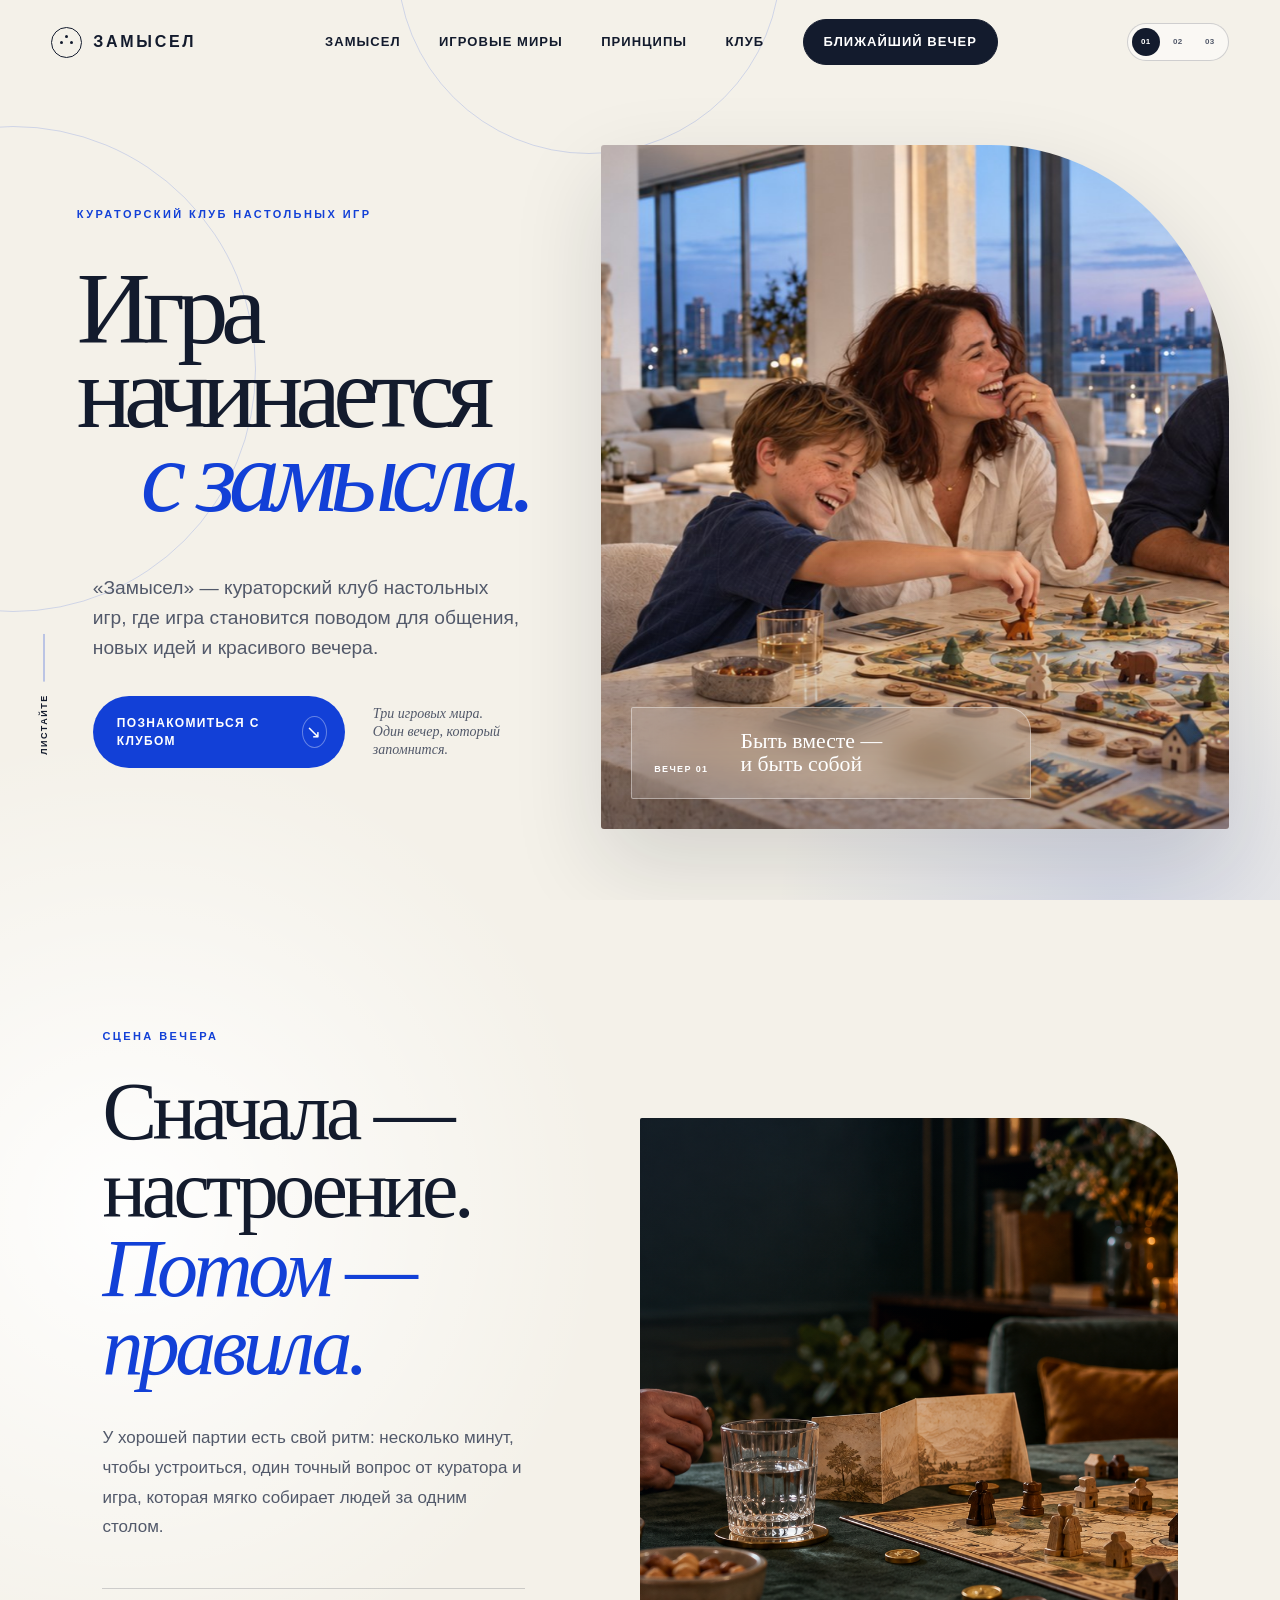
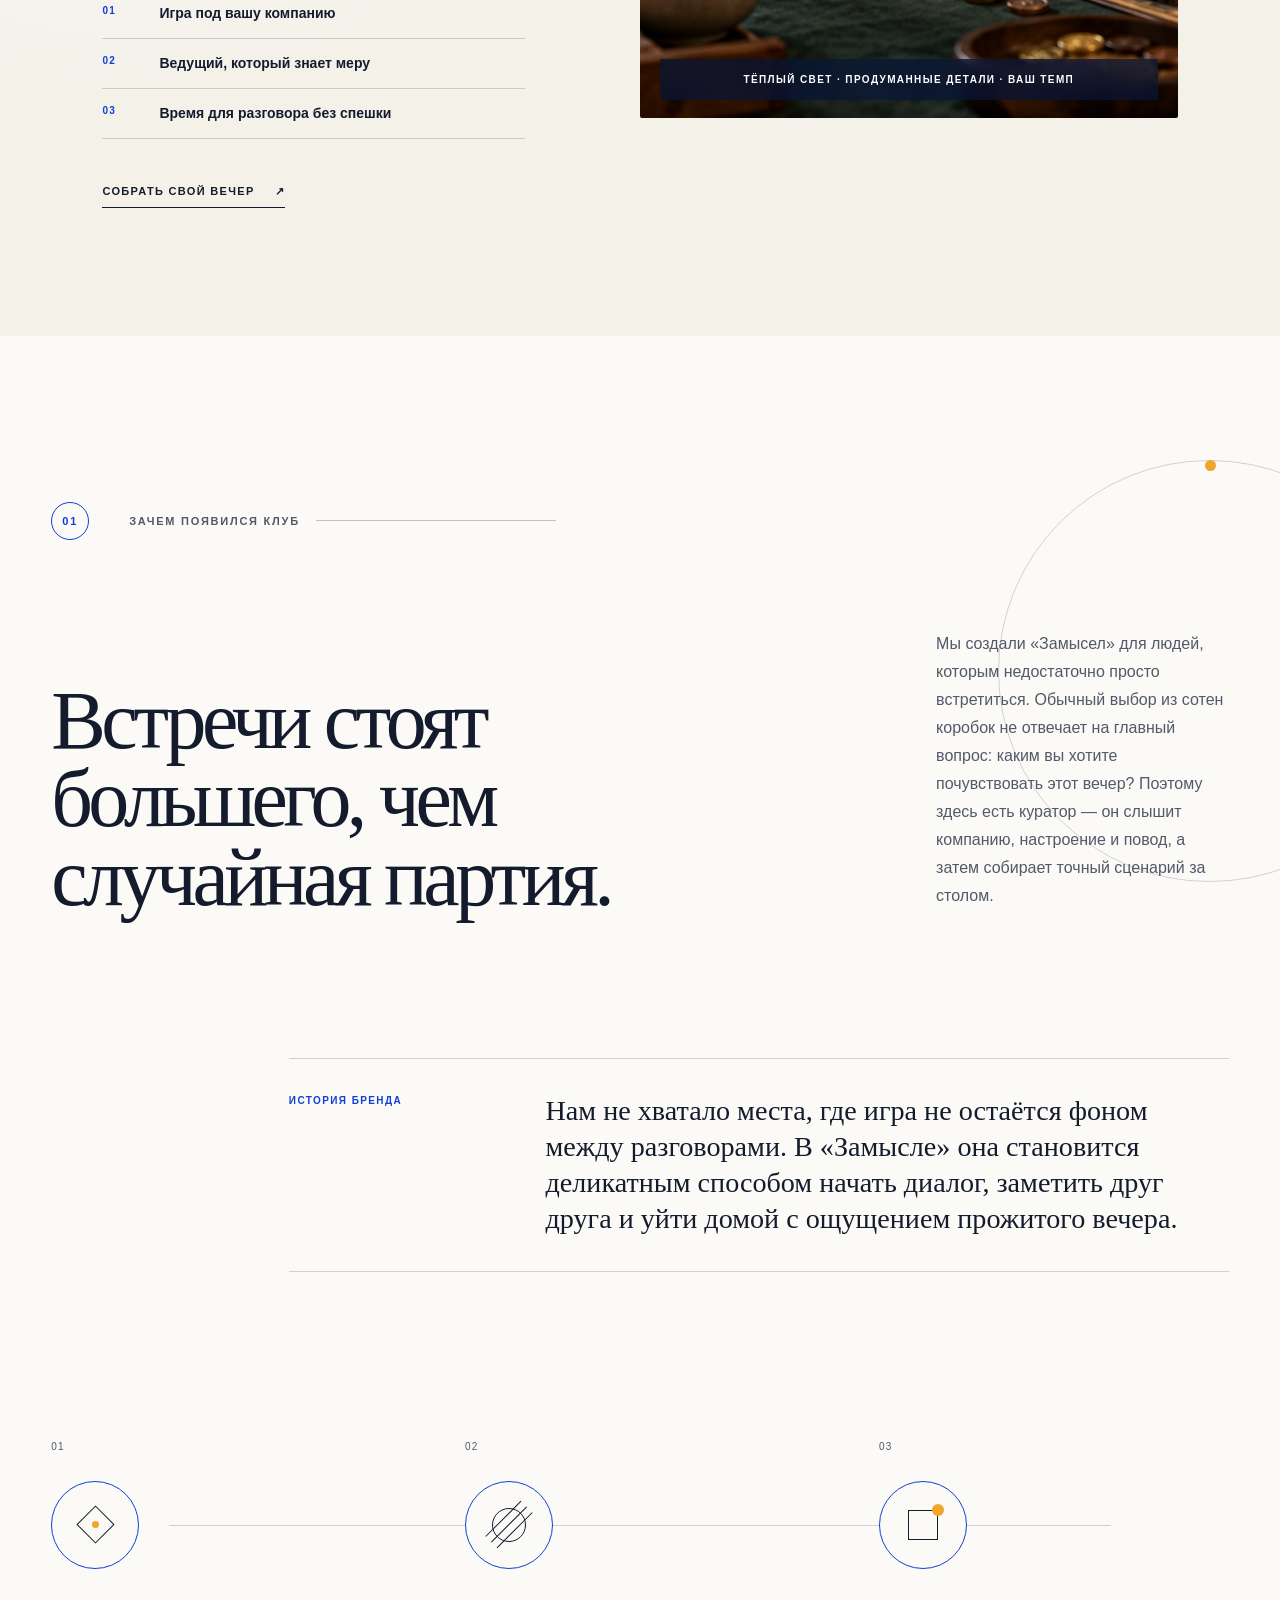
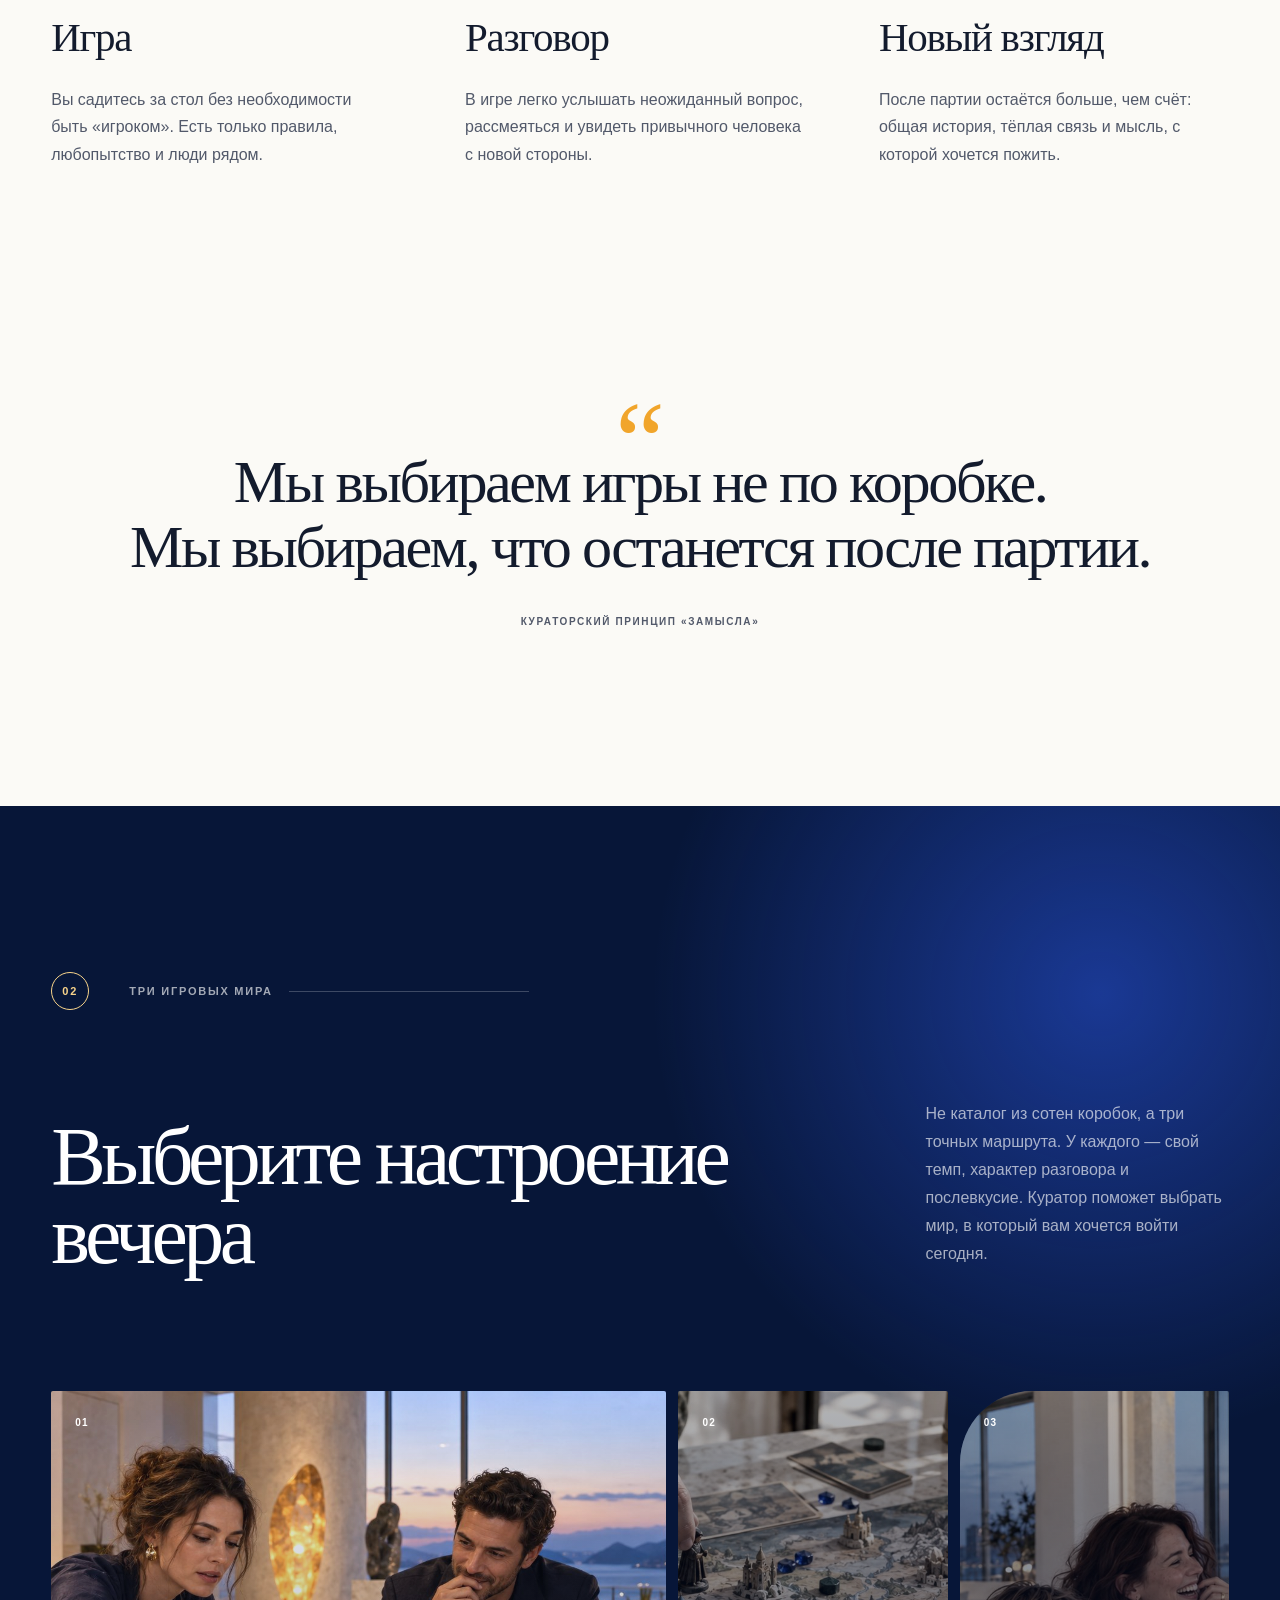
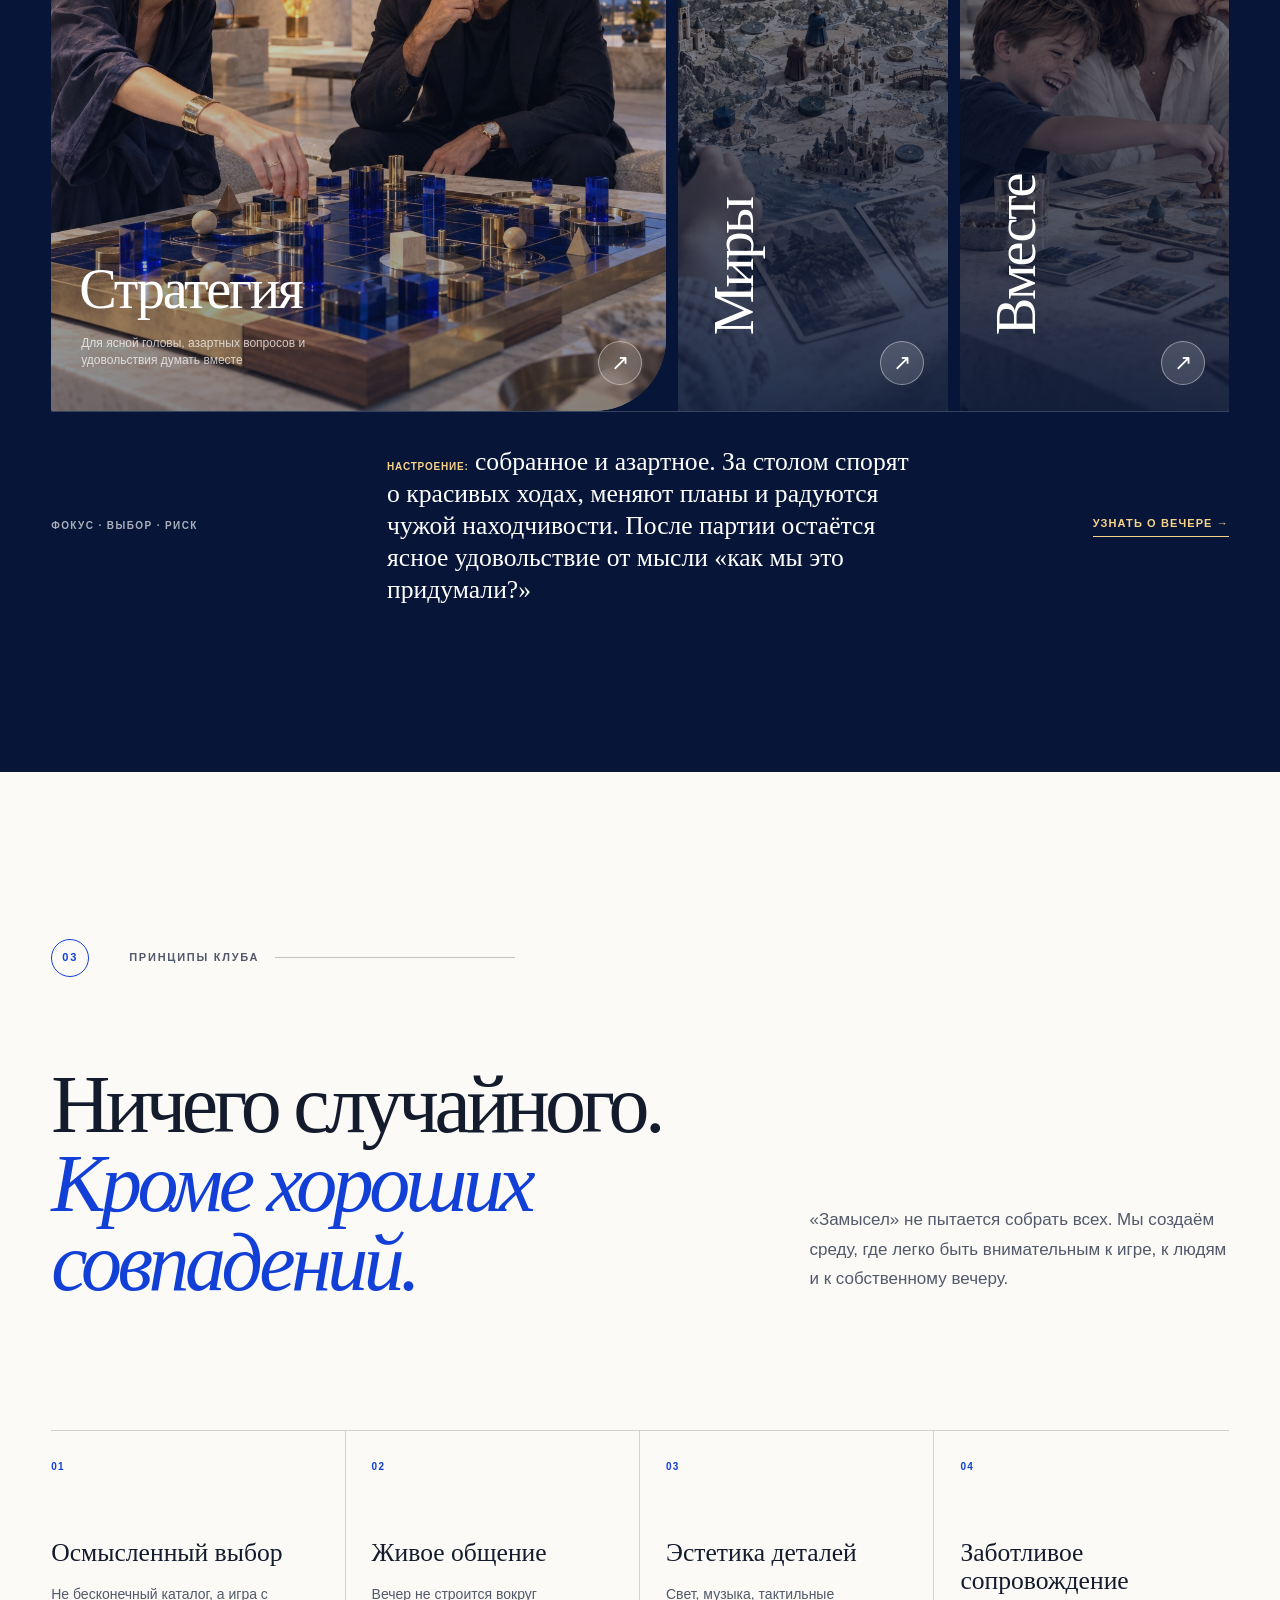
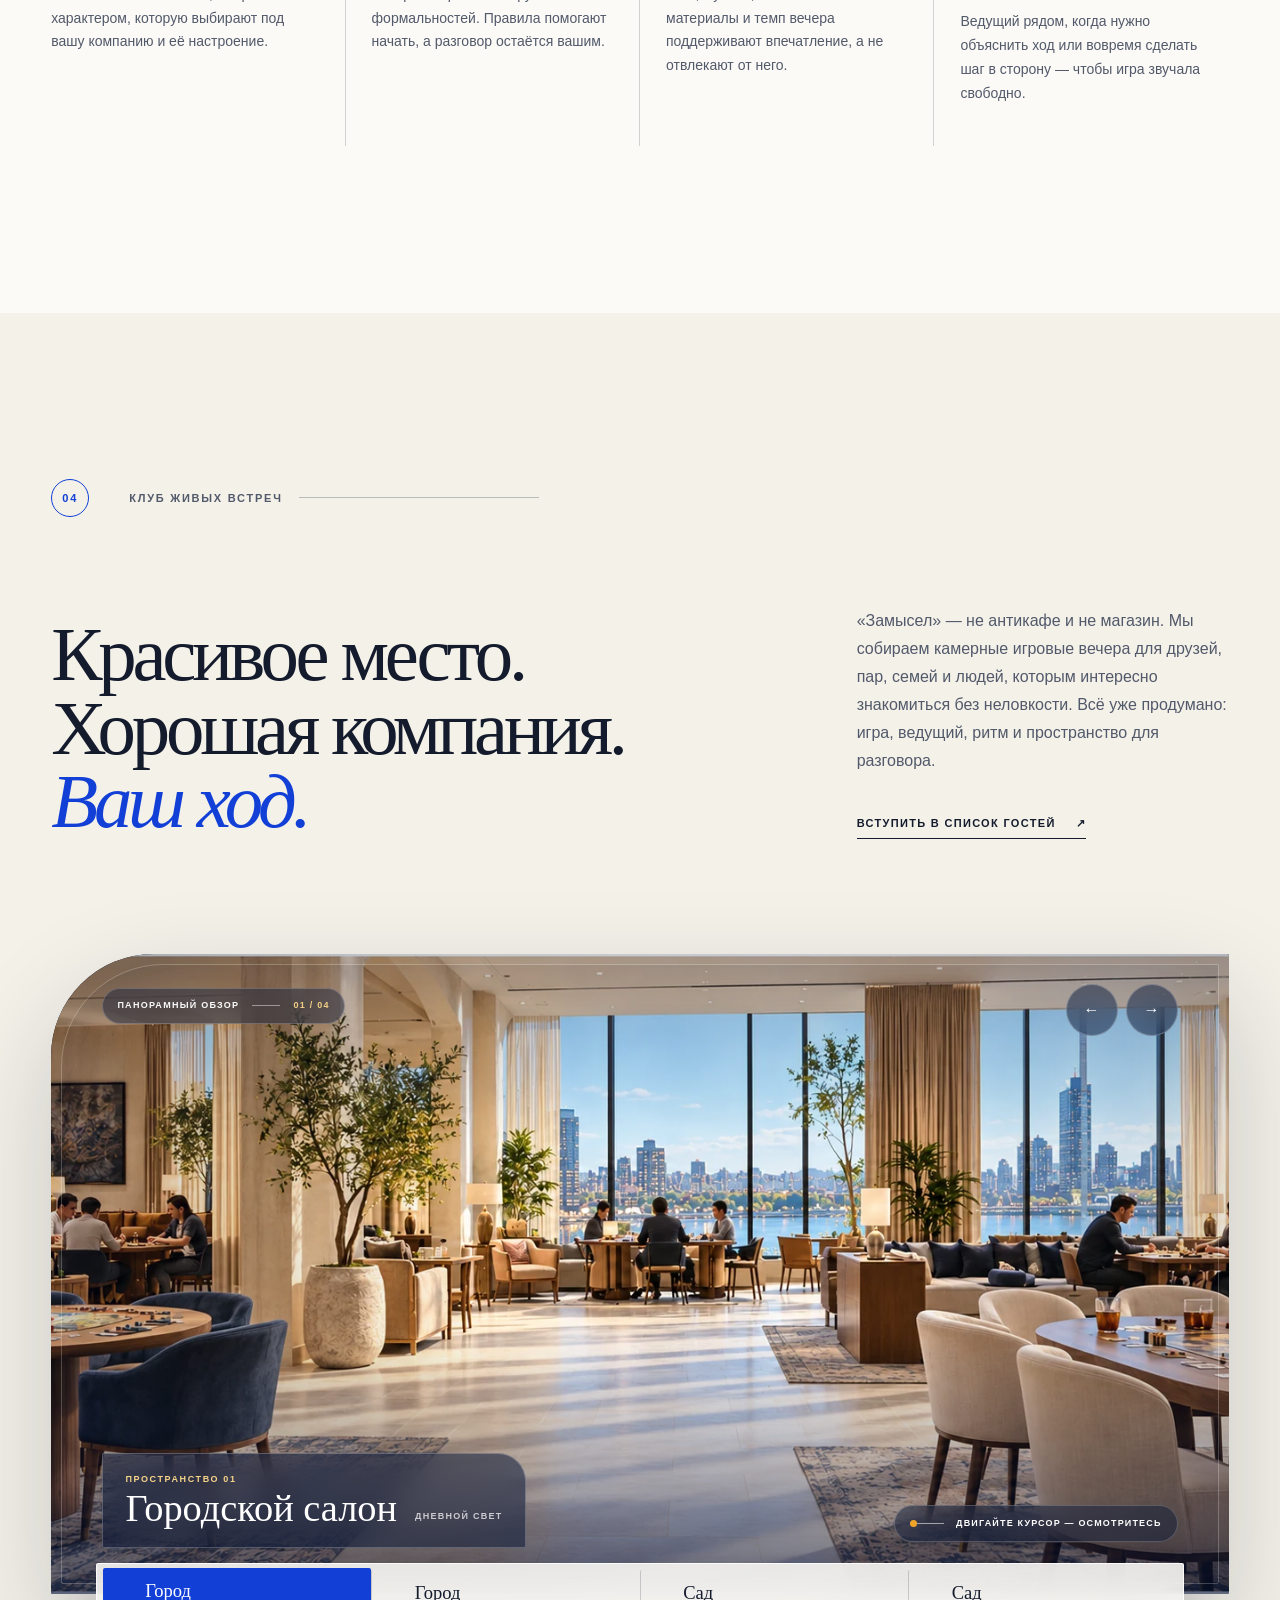
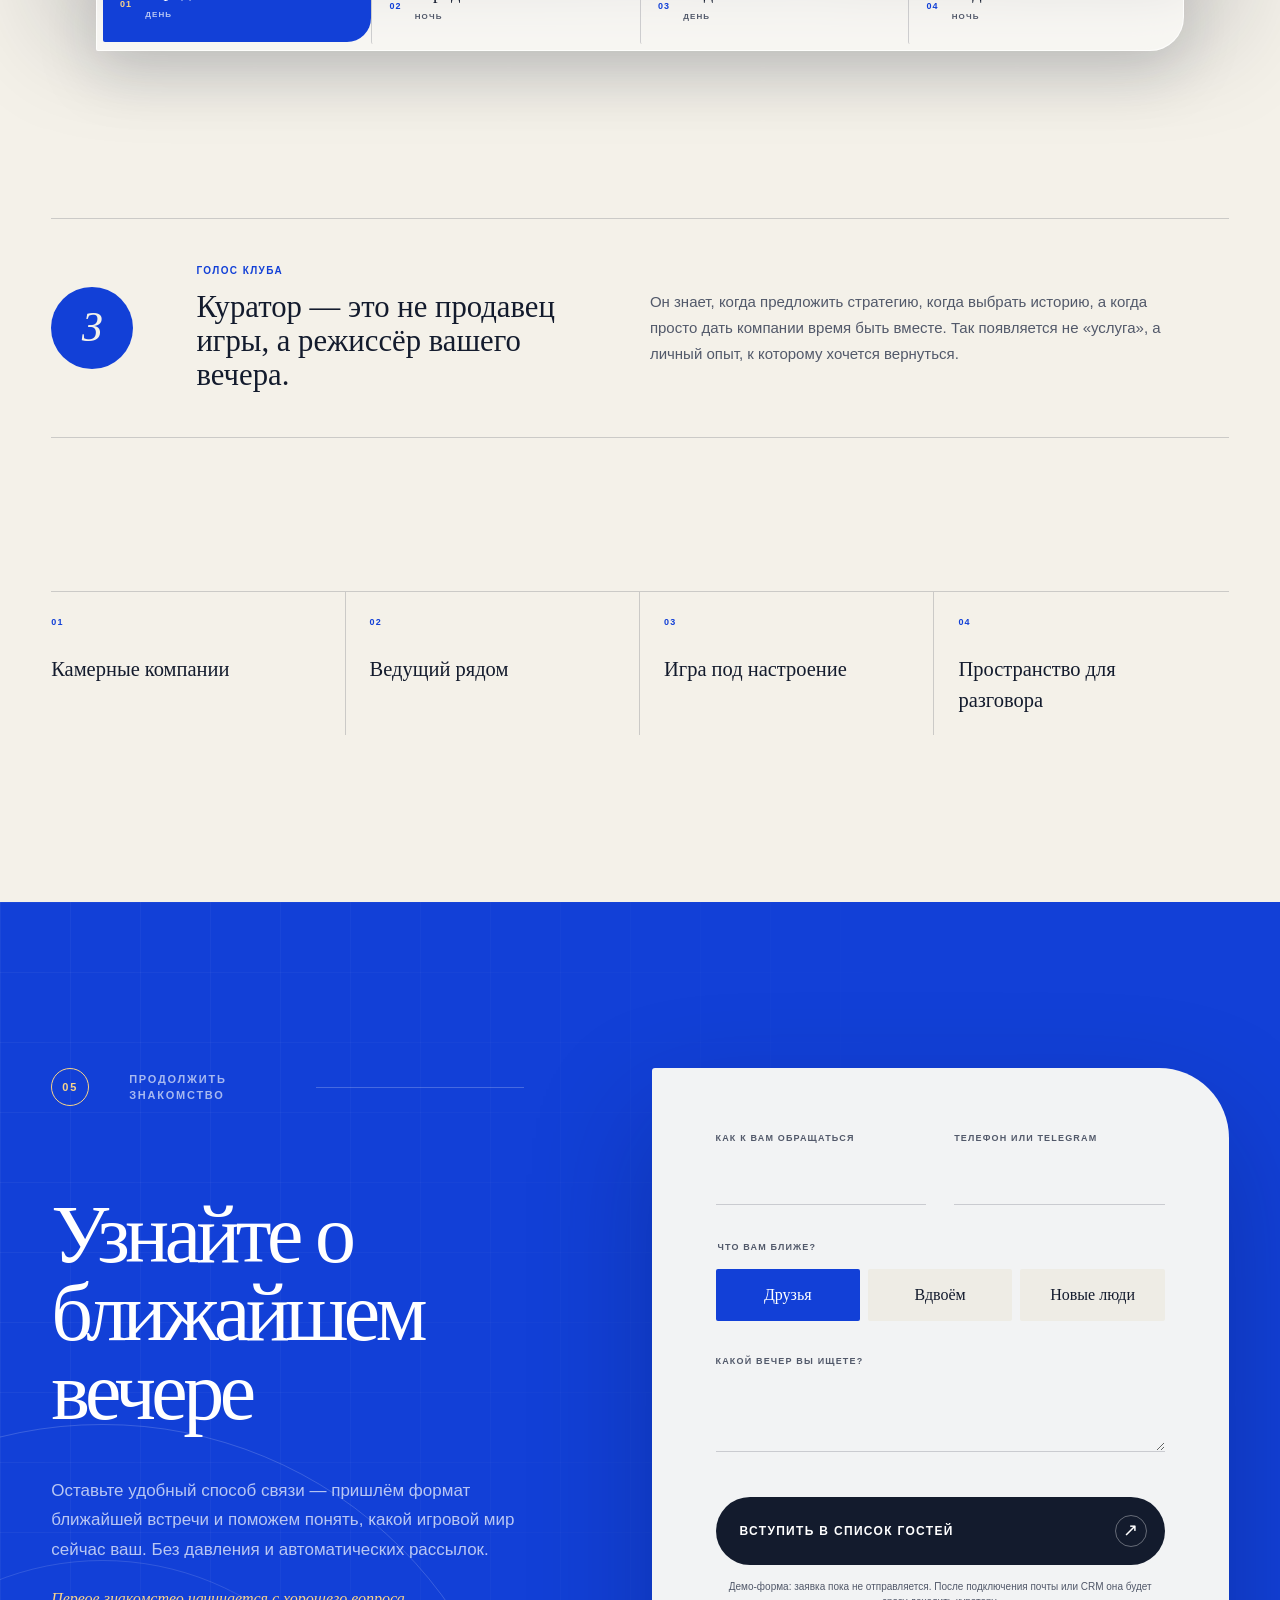
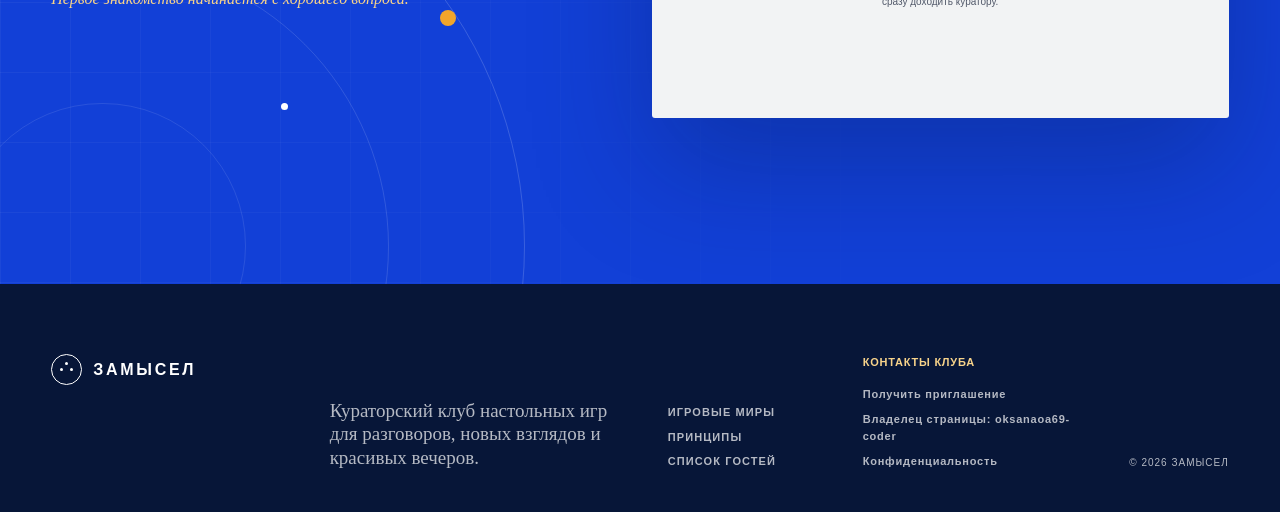
==== commit 941478d2: "Улучшить SEO и добавить варианты дизайна лендинга" ====
--- a/index.html
+++ b/index.html
@@ -7,9 +7,12 @@
       name="description"
       content="Замысел — кураторский клуб настольных игр, где игра становится поводом для общения, новых идей и красивого вечера."
     />
+    <meta name="robots" content="index,follow,max-image-preview:large" />
+    <meta name="author" content="Клуб «Замысел»" />
     <meta name="theme-color" content="#f4f1e9" />
     <meta property="og:type" content="website" />
     <meta property="og:locale" content="ru_RU" />
+    <meta property="og:site_name" content="Замысел" />
     <meta property="og:title" content="Замысел — клуб настольных игр" />
     <meta
       property="og:description"
@@ -38,8 +41,18 @@
     <title>Замысел — кураторский клуб настольных игр</title>
     <link rel="icon" href="assets/favicon.svg" type="image/svg+xml" />
     <link rel="preload" href="assets/images/hero-together.jpg" as="image" />
-    <link rel="stylesheet" href="styles.css?v=20261002-panorama" />
-    <script src="script.js?v=20261002-panorama" defer></script>
+    <link rel="stylesheet" href="styles.css?v=20261011-design-modes" />
+    <script src="script.js?v=20261011-design-modes" defer></script>
+    <script type="application/ld+json">
+      {
+        "@context": "https://schema.org",
+        "@type": "WebSite",
+        "name": "Замысел",
+        "url": "https://oksanaoa69-coder.github.io/zamisil_lending/",
+        "inLanguage": "ru-RU",
+        "description": "Кураторский клуб настольных игр для разговоров, новых взглядов и красивых вечеров."
+      }
+    </script>
   </head>
   <body>
     <a class="skip-link" href="#main">К содержанию</a>
@@ -52,17 +65,6 @@
         <span class="brand-mark" aria-hidden="true"><i></i></span>
         <span class="brand-name">Замысел</span>
       </a>
-
-      <button
-        class="menu-toggle"
-        type="button"
-        aria-expanded="false"
-        aria-controls="site-nav"
-        data-menu-toggle
-      >
-        <span>Меню</span>
-        <i aria-hidden="true"></i>
-      </button>
 
       <nav class="site-nav" id="site-nav" aria-label="Основная навигация" data-nav>
         <a href="#idea">Замысел</a>
@@ -71,6 +73,25 @@
         <a href="#club">Клуб</a>
         <a class="nav-cta" href="#invitation">Ближайший вечер</a>
       </nav>
+
+      <div class="header-tools">
+        <div class="design-switcher" data-design-switcher aria-label="Вариант дизайна">
+          <span class="sr-only">Вариант дизайна</span>
+          <button type="button" data-design-option="classic" aria-pressed="true" aria-label="Светлый дизайн">01</button>
+          <button type="button" data-design-option="nocturne" aria-pressed="false" aria-label="Ночной дизайн">02</button>
+          <button type="button" data-design-option="gallery" aria-pressed="false" aria-label="Галерейный дизайн">03</button>
+        </div>
+        <button
+          class="menu-toggle"
+          type="button"
+          aria-expanded="false"
+          aria-controls="site-nav"
+          data-menu-toggle
+        >
+          <span>Меню</span>
+          <i aria-hidden="true"></i>
+        </button>
+      </div>
     </header>
 
     <main id="main">
@@ -117,6 +138,37 @@
           <span>Листайте</span>
           <i></i>
         </div>
+      </section>
+
+      <section class="night-note section" aria-labelledby="night-note-title">
+        <div class="night-note-copy reveal">
+          <p class="eyebrow">Сцена вечера</p>
+          <h2 id="night-note-title" class="display-heading">
+            Сначала —<br />настроение.<br /><em>Потом — правила.</em>
+          </h2>
+          <p>
+            У хорошей партии есть свой ритм: несколько минут, чтобы устроиться, один точный
+            вопрос от куратора и игра, которая мягко собирает людей за одним столом.
+          </p>
+          <ul class="night-note-details" aria-label="Что ждёт гостей клуба">
+            <li><span>01</span> Игра под вашу компанию</li>
+            <li><span>02</span> Ведущий, который знает меру</li>
+            <li><span>03</span> Время для разговора без спешки</li>
+          </ul>
+          <a class="text-link" href="#invitation">Собрать свой вечер <span aria-hidden="true">↗</span></a>
+        </div>
+
+        <figure class="night-note-media reveal-media">
+          <img
+            src="assets/images/game-night-editorial.png"
+            alt="Настольная игра с деревянными фигурами в тёплом вечернем свете"
+            width="1536"
+            height="1024"
+            loading="lazy"
+            decoding="async"
+          />
+          <figcaption>Тёплый свет · продуманные детали · ваш темп</figcaption>
+        </figure>
       </section>
 
       <section class="idea section" id="idea" aria-labelledby="idea-title">
--- a/styles.css
+++ b/styles.css
@@ -2959,3 +2959,283 @@
     width: 100%;
   }
 }
+
+/* Three visual directions for the same editorial story. */
+.header-tools {
+  display: flex;
+  gap: 14px;
+  align-items: center;
+}
+
+.design-switcher {
+  display: inline-flex;
+  gap: 4px;
+  align-items: center;
+  padding: 4px;
+  border: 1px solid var(--line);
+  border-radius: 999px;
+  background: color-mix(in srgb, var(--paper-bright) 84%, transparent);
+  -webkit-backdrop-filter: blur(12px);
+  backdrop-filter: blur(12px);
+}
+
+.design-switcher button {
+  display: grid;
+  width: 28px;
+  height: 28px;
+  padding: 0;
+  color: var(--ink-soft);
+  font-size: 8px;
+  font-weight: 800;
+  letter-spacing: 0.06em;
+  background: transparent;
+  border: 1px solid transparent;
+  border-radius: 50%;
+  cursor: pointer;
+  place-items: center;
+  transition: color 0.25s ease, background 0.25s ease, transform 0.25s var(--ease);
+}
+
+.design-switcher button:hover,
+.design-switcher button:focus-visible {
+  color: var(--ink);
+  transform: translateY(-1px);
+}
+
+.design-switcher button[aria-pressed="true"] {
+  color: white;
+  background: var(--ink);
+}
+
+.night-note {
+  display: grid;
+  grid-template-columns: minmax(0, 0.88fr) minmax(420px, 1.12fr);
+  gap: clamp(46px, 9vw, 150px);
+  align-items: center;
+  width: var(--page);
+  margin: 0 auto;
+  padding-top: clamp(80px, 10vw, 150px);
+  padding-bottom: clamp(80px, 10vw, 150px);
+}
+
+.night-note-copy {
+  max-width: 560px;
+}
+
+.night-note-copy .eyebrow {
+  margin-bottom: 28px;
+  color: var(--blue);
+}
+
+.night-note-copy .display-heading em {
+  color: var(--blue);
+  font-style: italic;
+}
+
+.night-note-copy > p:not(.eyebrow) {
+  max-width: 465px;
+  margin: 36px 0 0;
+  color: var(--ink-soft);
+  font-size: 17px;
+  line-height: 1.75;
+}
+
+.night-note-details {
+  display: grid;
+  gap: 0;
+  max-width: 500px;
+  padding: 0;
+  margin: 46px 0 34px;
+  list-style: none;
+  border-top: 1px solid var(--line);
+}
+
+.night-note-details li {
+  display: grid;
+  grid-template-columns: 42px 1fr;
+  gap: 15px;
+  padding: 14px 0;
+  font-size: 14px;
+  font-weight: 600;
+  border-bottom: 1px solid var(--line);
+}
+
+.night-note-details span {
+  color: var(--blue);
+  font-size: 10px;
+  font-weight: 800;
+  letter-spacing: 0.12em;
+}
+
+.night-note-media {
+  position: relative;
+  min-height: 600px;
+  margin: 0;
+  overflow: hidden;
+  background: var(--blue-night);
+  border-radius: 2px 62px 2px 2px;
+}
+
+.night-note-media::after {
+  position: absolute;
+  inset: 0;
+  content: "";
+  background: linear-gradient(140deg, rgba(7, 22, 56, 0.36), transparent 47%);
+  pointer-events: none;
+}
+
+.night-note-media img {
+  width: 100%;
+  height: 100%;
+  min-height: 600px;
+  object-fit: cover;
+  transition: transform 1s var(--ease);
+}
+
+.night-note-media:hover img {
+  transform: scale(1.035);
+}
+
+.night-note-media figcaption {
+  position: absolute;
+  right: 20px;
+  bottom: 18px;
+  left: 20px;
+  z-index: 1;
+  padding: 13px 16px;
+  color: white;
+  font-size: 10px;
+  font-weight: 700;
+  letter-spacing: 0.14em;
+  text-align: center;
+  text-transform: uppercase;
+  background: rgba(7, 22, 56, 0.68);
+  -webkit-backdrop-filter: blur(12px);
+  backdrop-filter: blur(12px);
+}
+
+:root[data-design="nocturne"] {
+  --paper: #111d1b;
+  --paper-bright: #172723;
+  --stone: #2d3b36;
+  --ink: #f5eee1;
+  --ink-soft: #bdc9bd;
+  --blue: #9bb9ff;
+  --blue-deep: #c8d5ff;
+  --blue-night: #0a1211;
+  --amber: #efb55d;
+  --amber-soft: #f5d9a8;
+  --line: rgba(245, 238, 225, 0.18);
+}
+
+:root[data-design="nocturne"] body {
+  background: radial-gradient(circle at 82% 7%, rgba(239, 181, 93, 0.13), transparent 34rem), var(--paper);
+}
+
+:root[data-design="nocturne"] .site-header.is-scrolled {
+  background: rgba(17, 29, 27, 0.82);
+  box-shadow: 0 1px 0 rgba(245, 238, 225, 0.1);
+}
+
+:root[data-design="nocturne"] .cursor-glow {
+  mix-blend-mode: screen;
+}
+
+:root[data-design="gallery"] {
+  --paper: #f7f5ef;
+  --paper-bright: #ffffff;
+  --stone: #e8e4dc;
+  --ink: #1c2739;
+  --ink-soft: #58657a;
+  --blue: #6a42db;
+  --blue-deep: #42218e;
+  --blue-night: #181432;
+  --amber: #f07e55;
+  --amber-soft: #f6b8a4;
+  --line: rgba(28, 39, 57, 0.16);
+}
+
+:root[data-design="gallery"] body {
+  background:
+    radial-gradient(circle at 8% 14%, rgba(106, 66, 219, 0.1), transparent 31rem),
+    radial-gradient(circle at 88% 23%, rgba(240, 126, 85, 0.12), transparent 28rem),
+    var(--paper);
+}
+
+:root[data-design="gallery"] .site-header.is-scrolled {
+  background: rgba(247, 245, 239, 0.84);
+}
+
+:root[data-design="gallery"] .night-note-media {
+  border-radius: 56px 2px 56px 2px;
+}
+
+@media (max-width: 1120px) {
+  .site-nav {
+    gap: clamp(18px, 2vw, 30px);
+  }
+
+  .design-switcher button {
+    width: 25px;
+    height: 25px;
+  }
+}
+
+@media (max-width: 900px) {
+  .header-tools {
+    position: relative;
+    z-index: 103;
+  }
+
+  .night-note {
+    grid-template-columns: 1fr;
+    width: 100%;
+  }
+
+  .night-note-copy {
+    max-width: 650px;
+  }
+
+  .night-note-media,
+  .night-note-media img {
+    min-height: min(76vw, 650px);
+  }
+}
+
+@media (max-width: 650px) {
+  .header-tools {
+    gap: 4px;
+  }
+
+  .design-switcher {
+    gap: 1px;
+    padding: 2px;
+  }
+
+  .design-switcher button {
+    width: 23px;
+    height: 23px;
+    font-size: 7px;
+  }
+
+  .night-note {
+    padding: 85px 20px;
+  }
+
+  .night-note-copy > p:not(.eyebrow) {
+    font-size: 16px;
+  }
+
+  .night-note-media,
+  .night-note-media img {
+    min-height: 430px;
+  }
+
+  .night-note-media figcaption {
+    right: 12px;
+    bottom: 12px;
+    left: 12px;
+    padding: 11px;
+    font-size: 9px;
+  }
+}
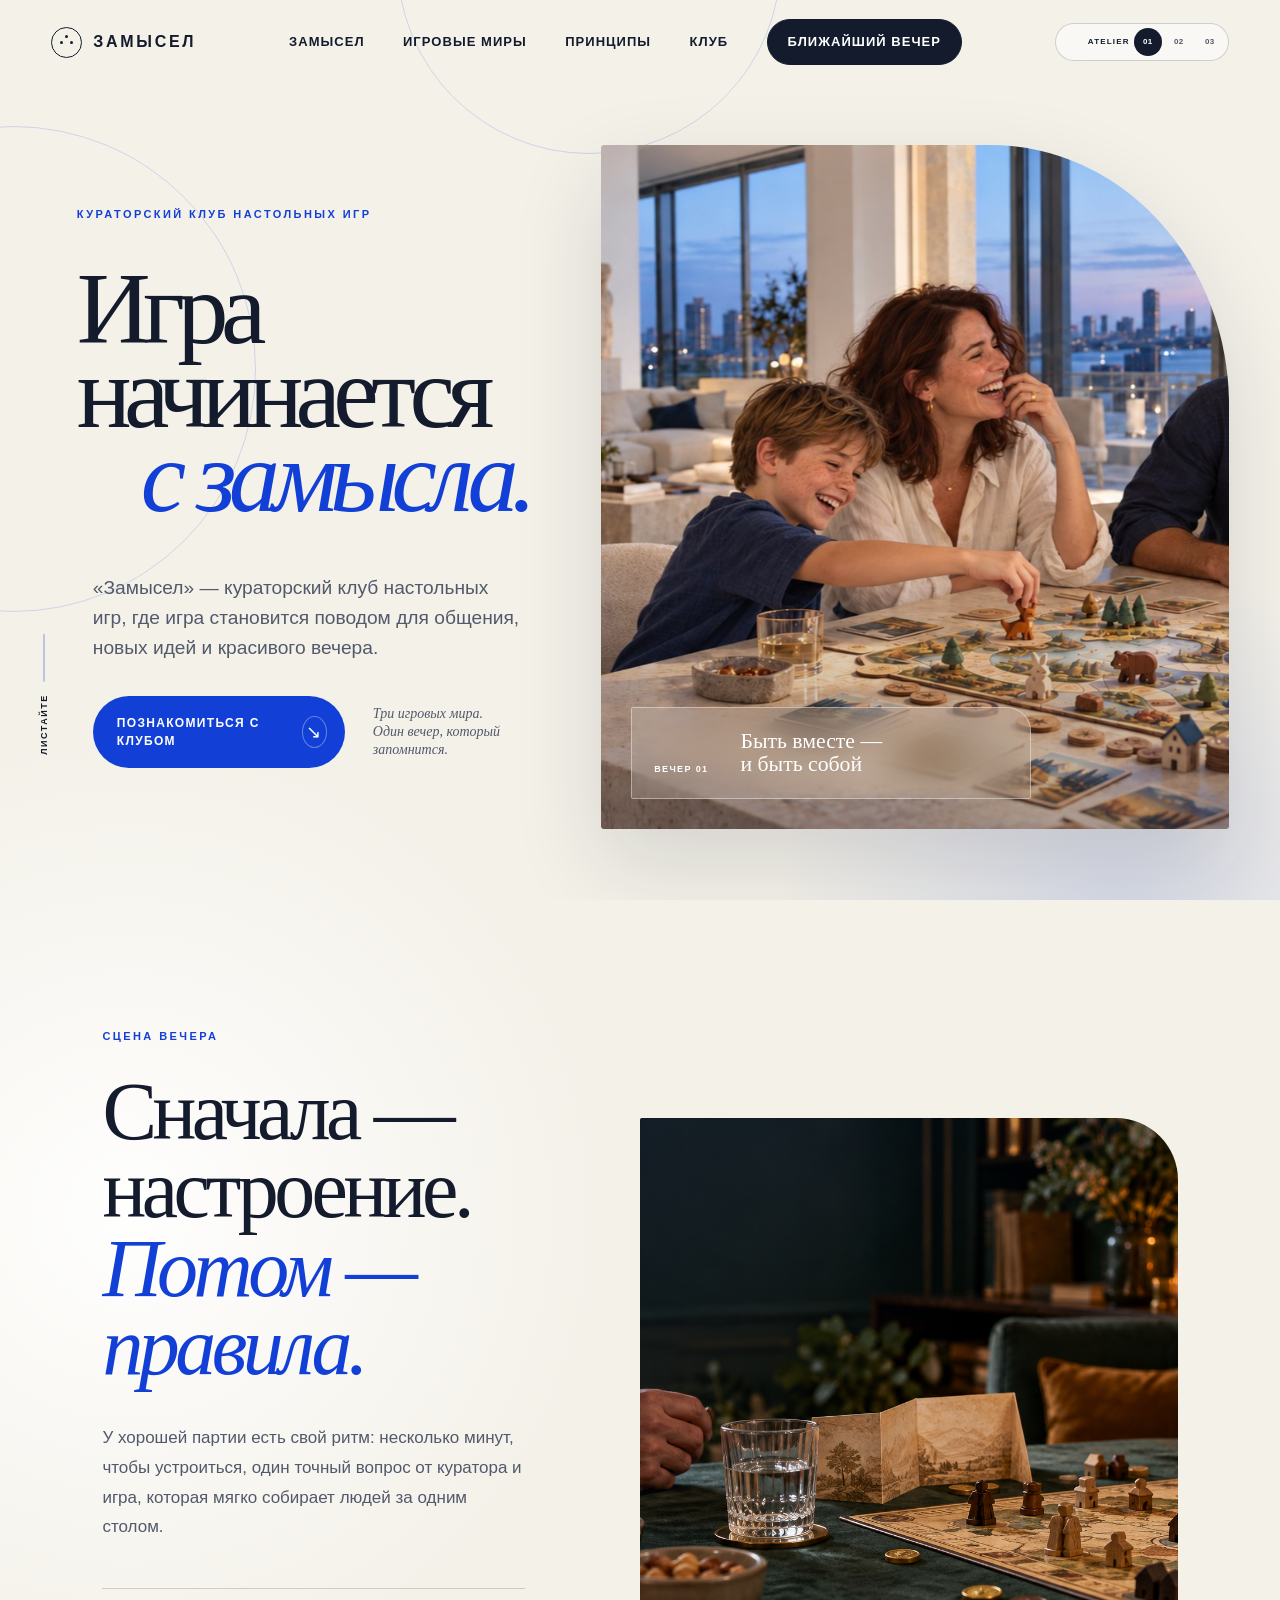
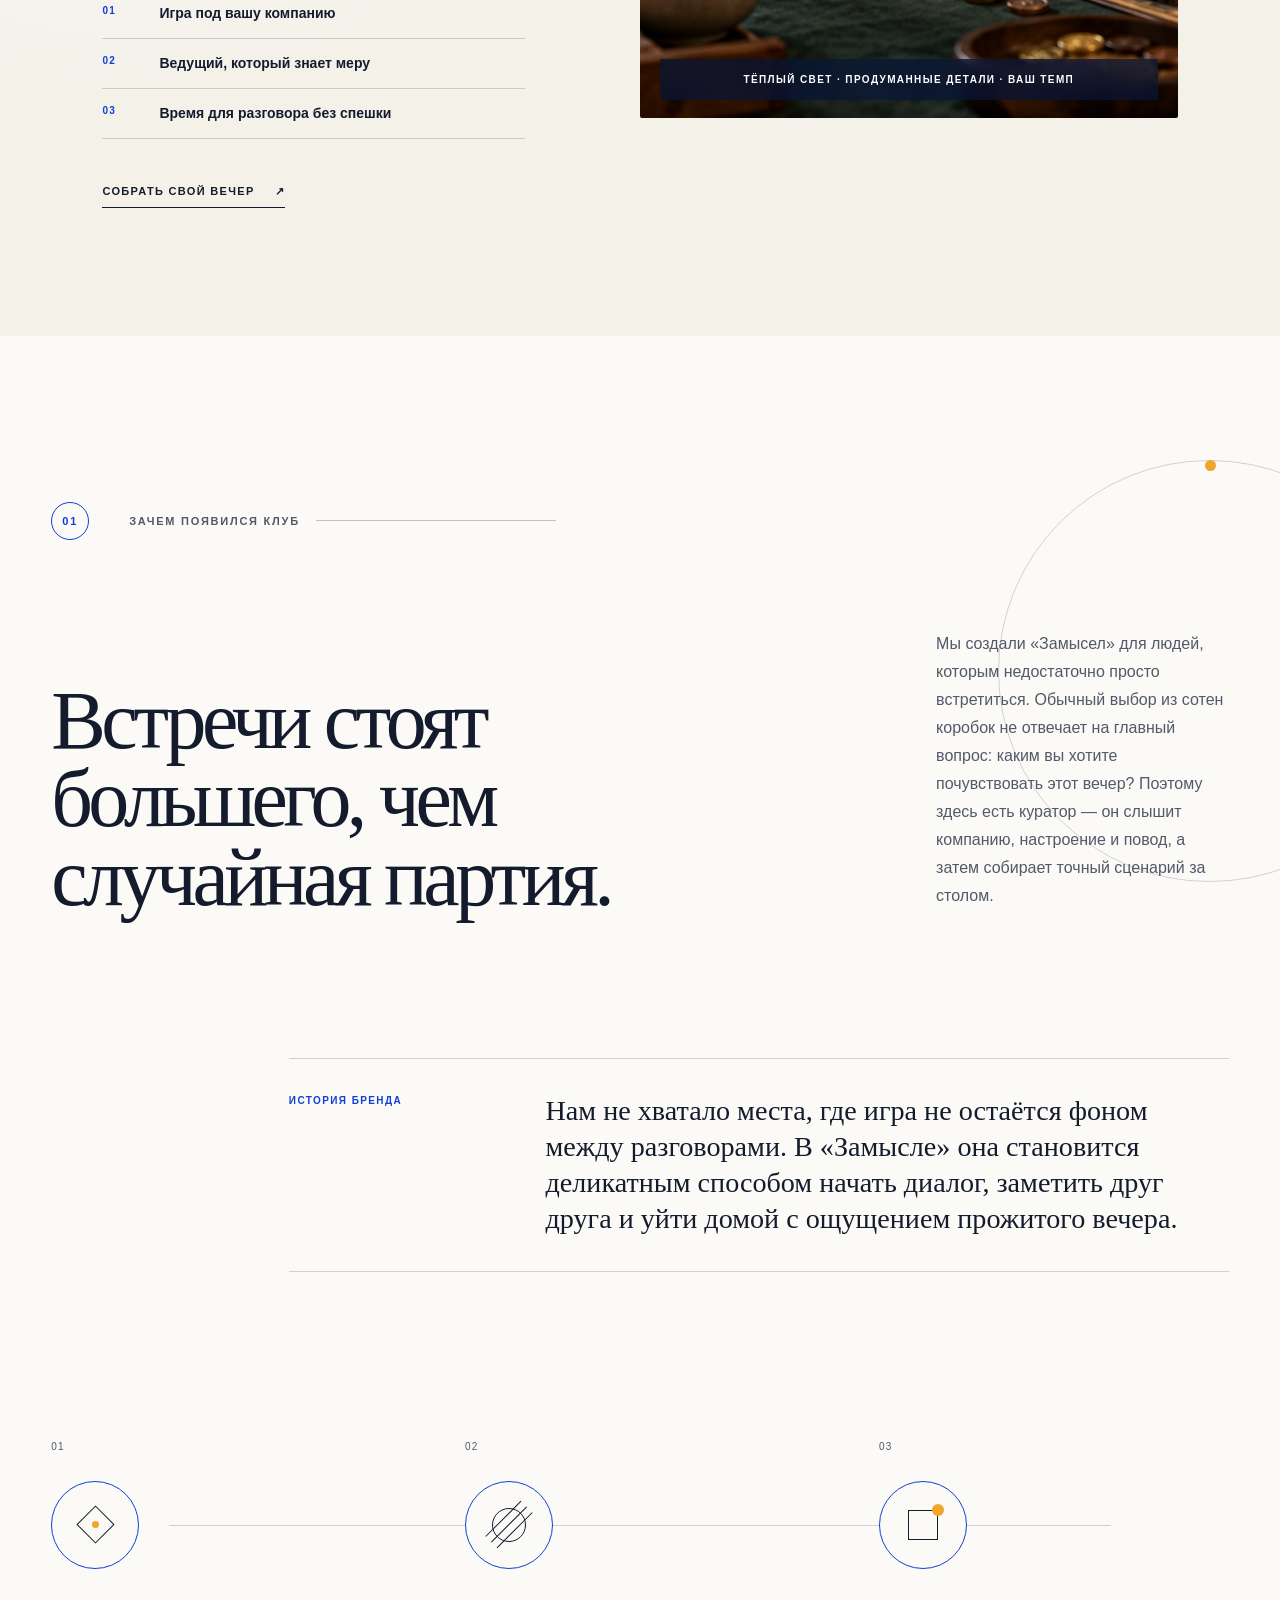
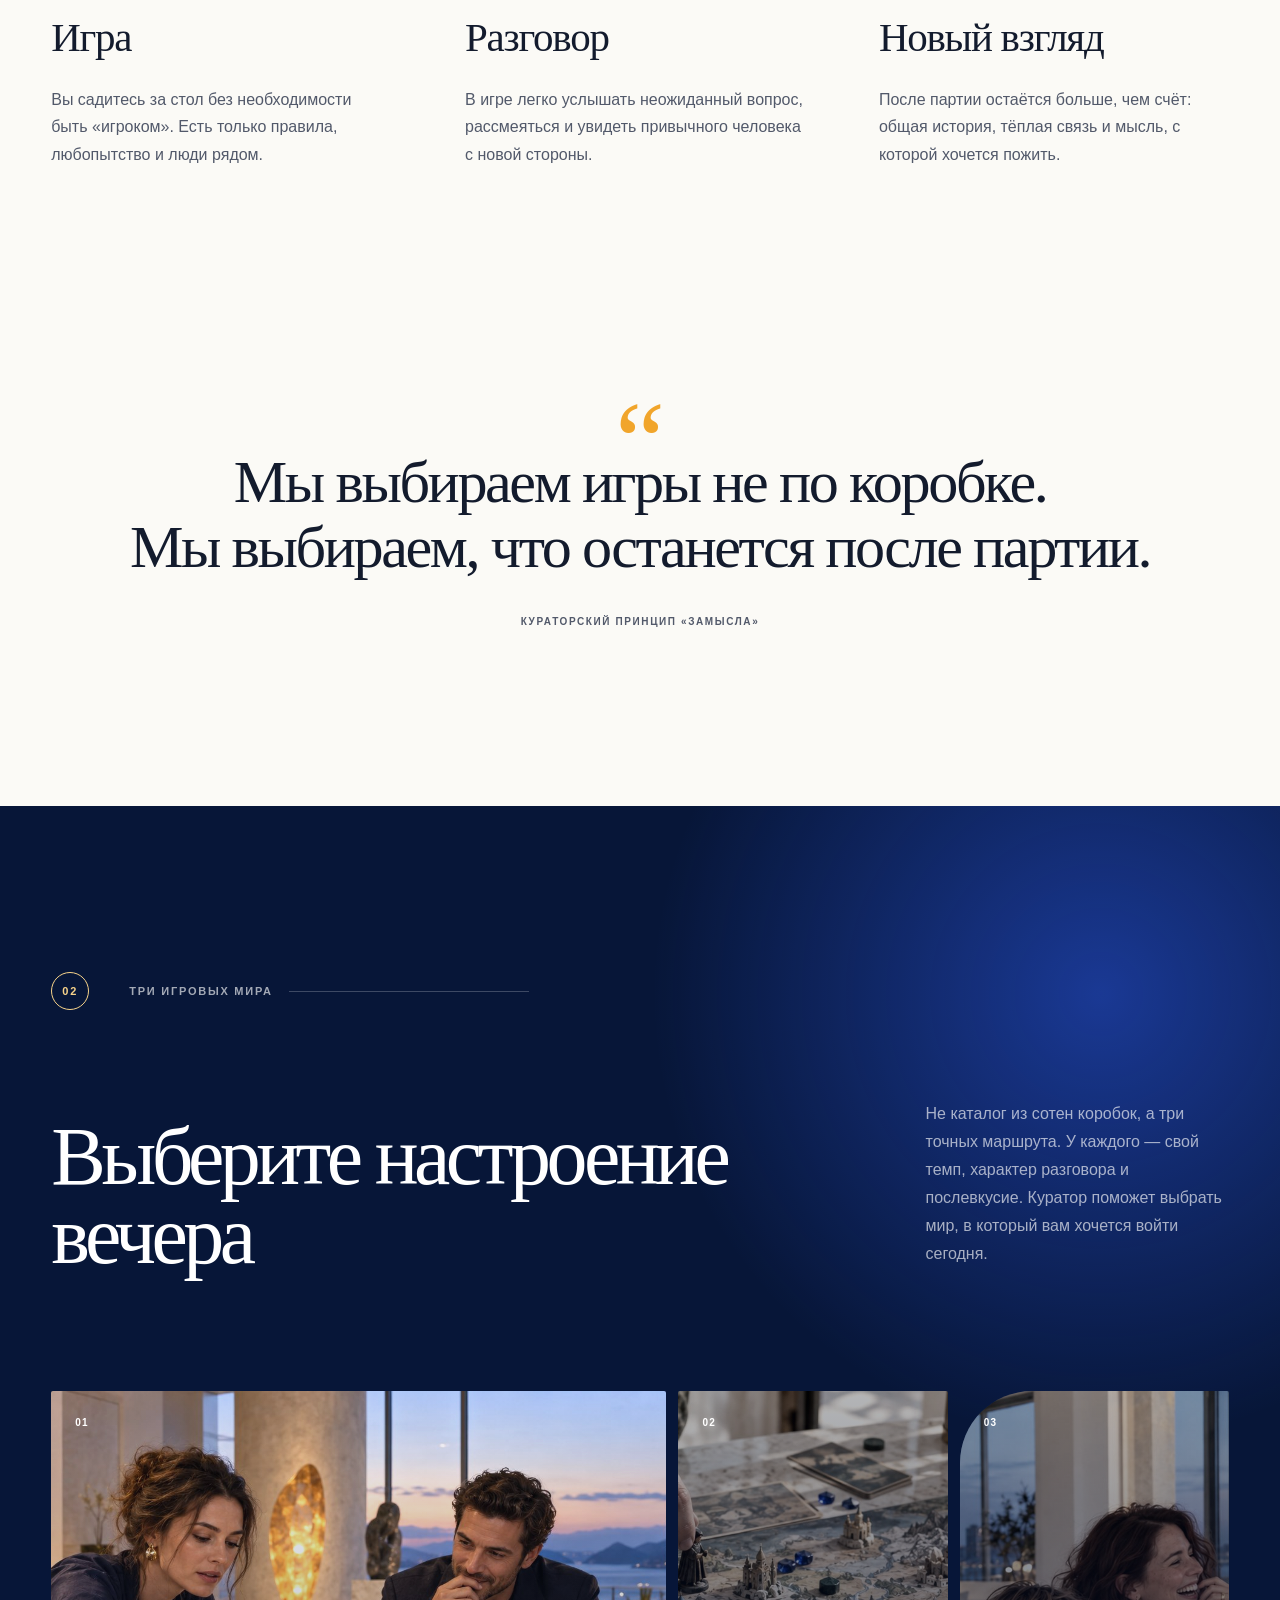
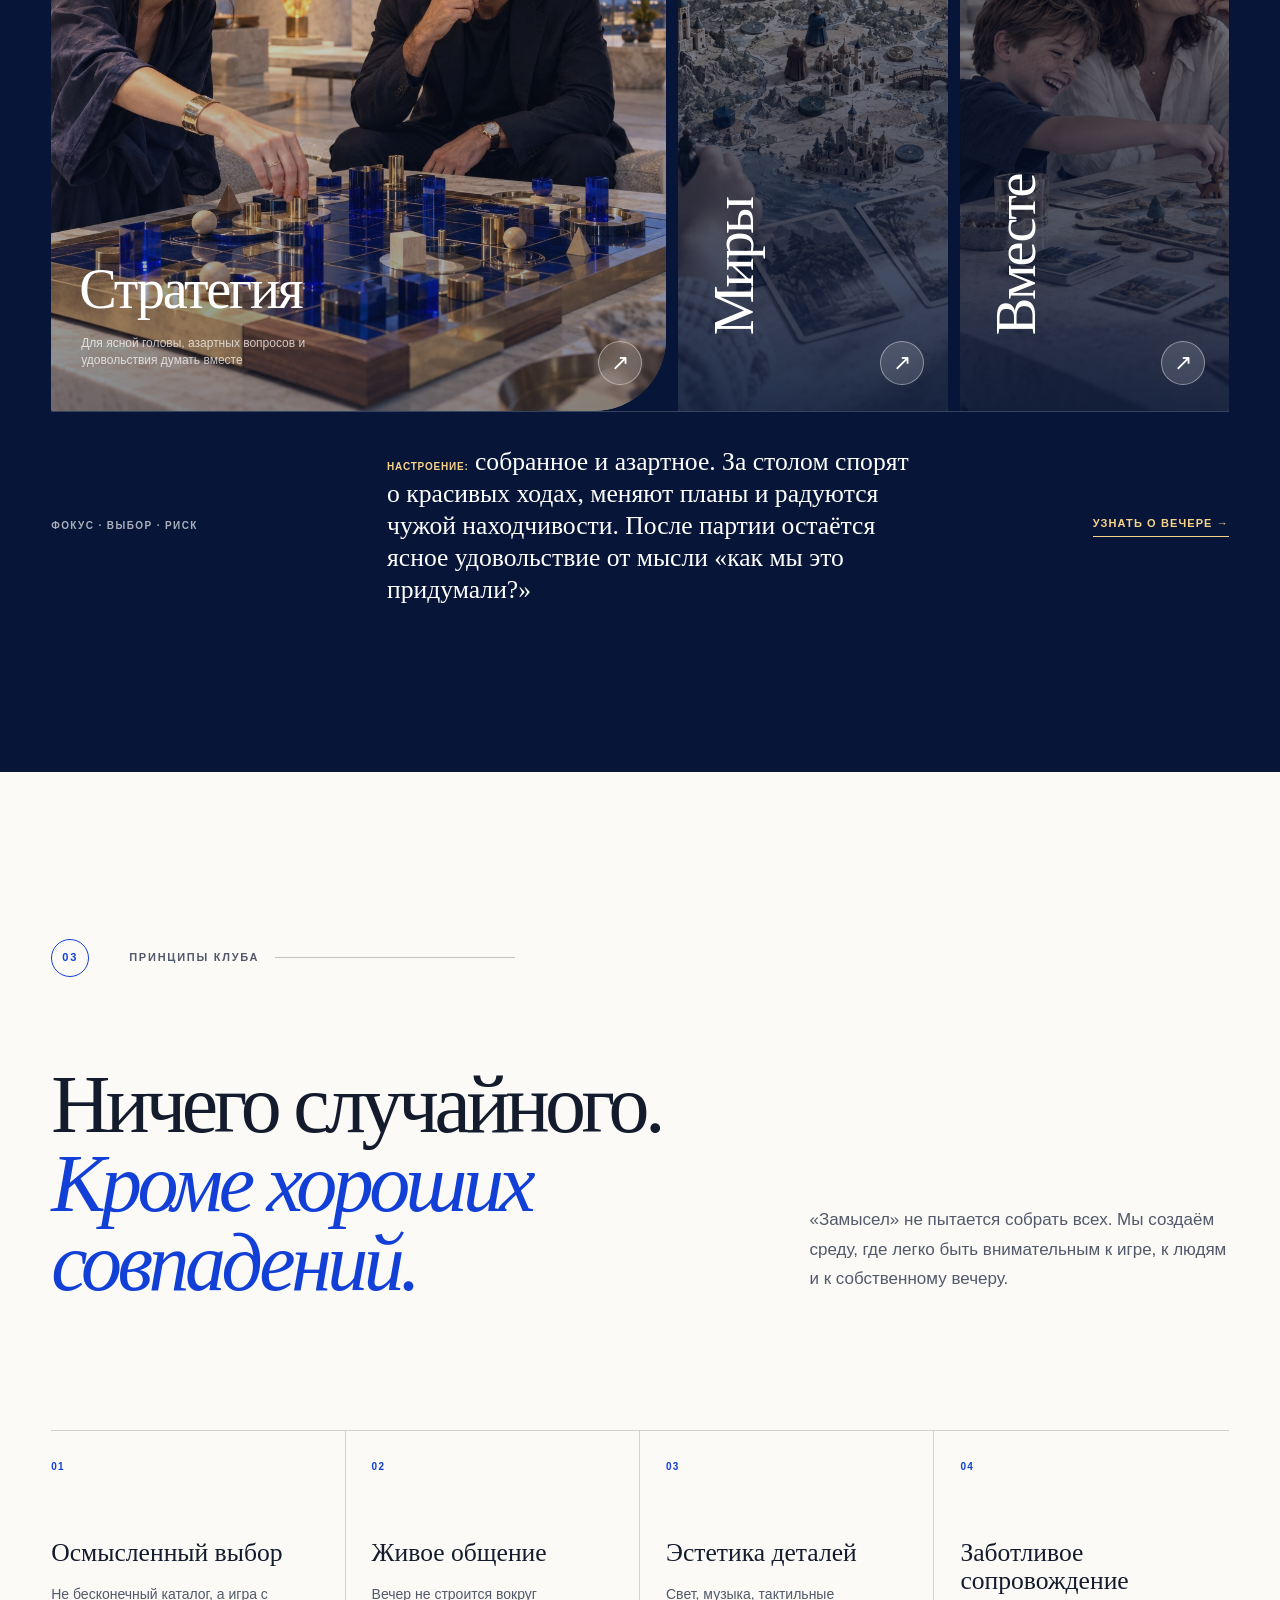
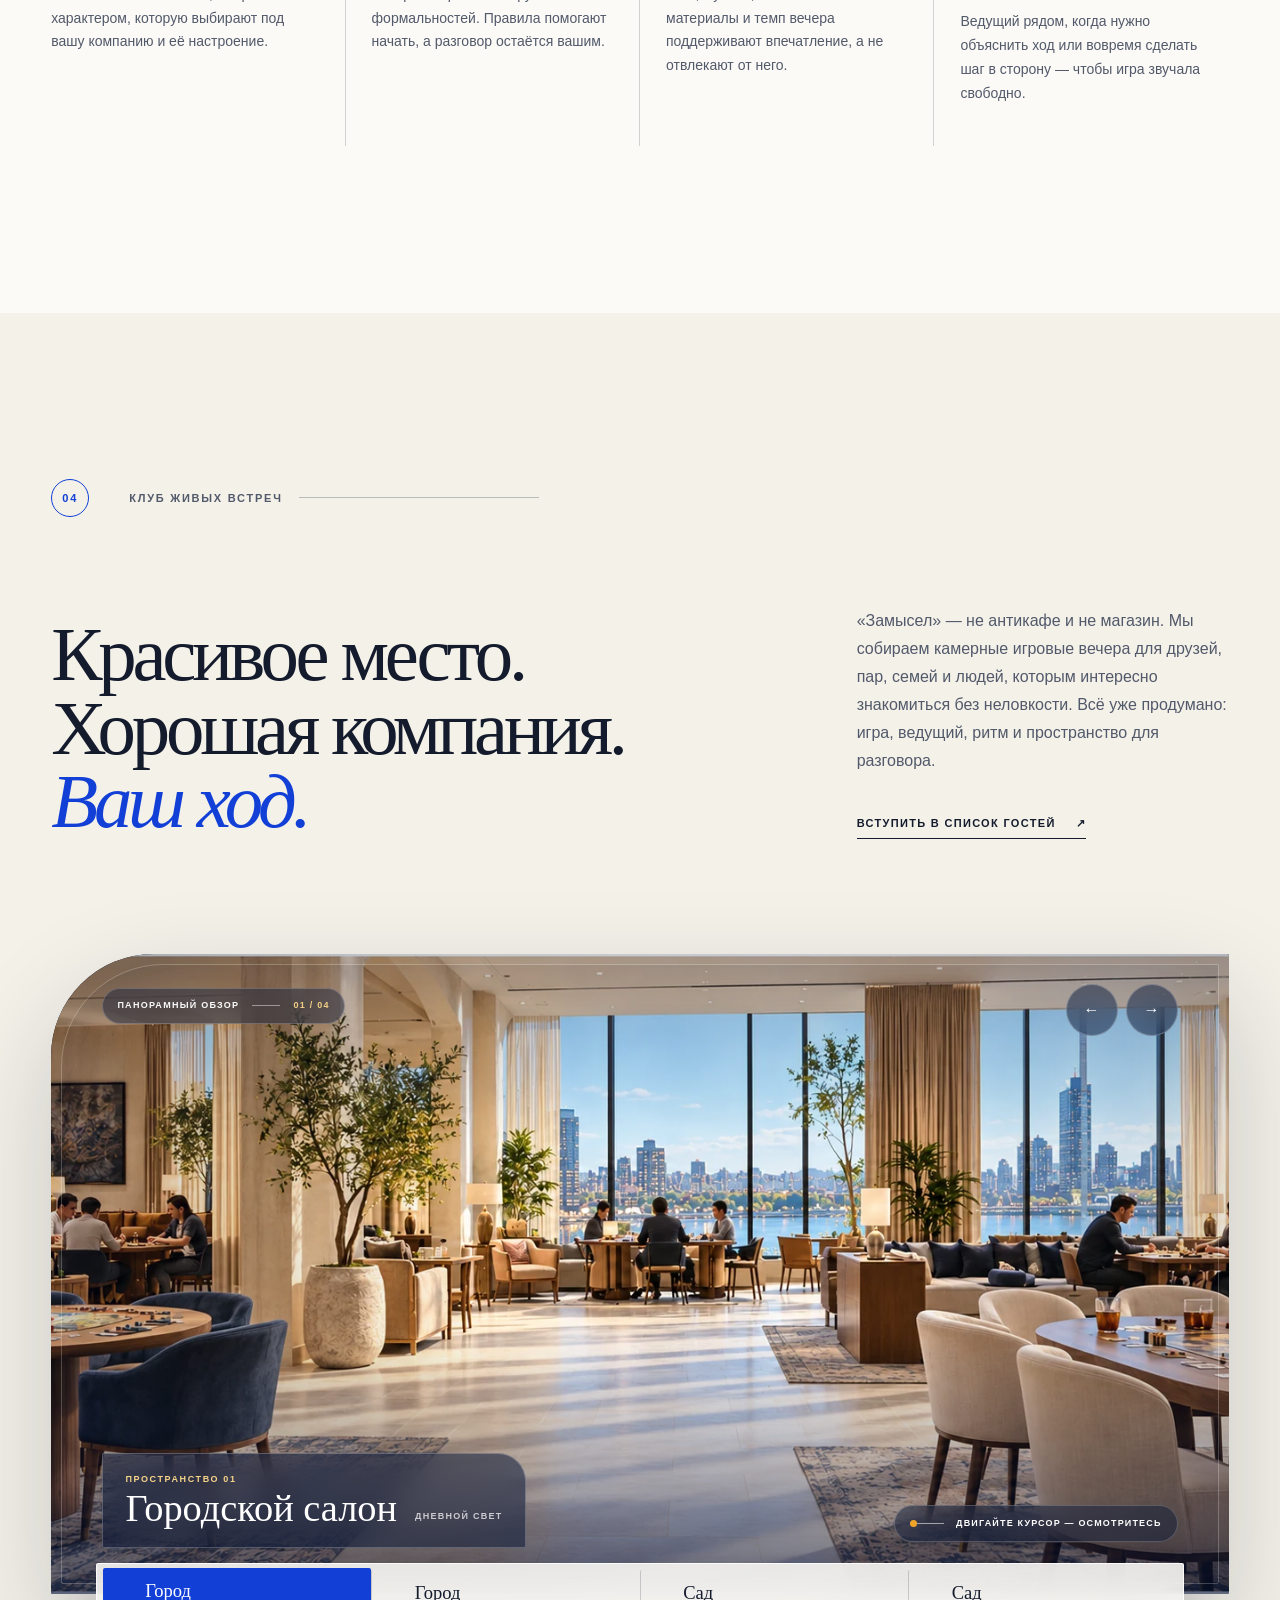
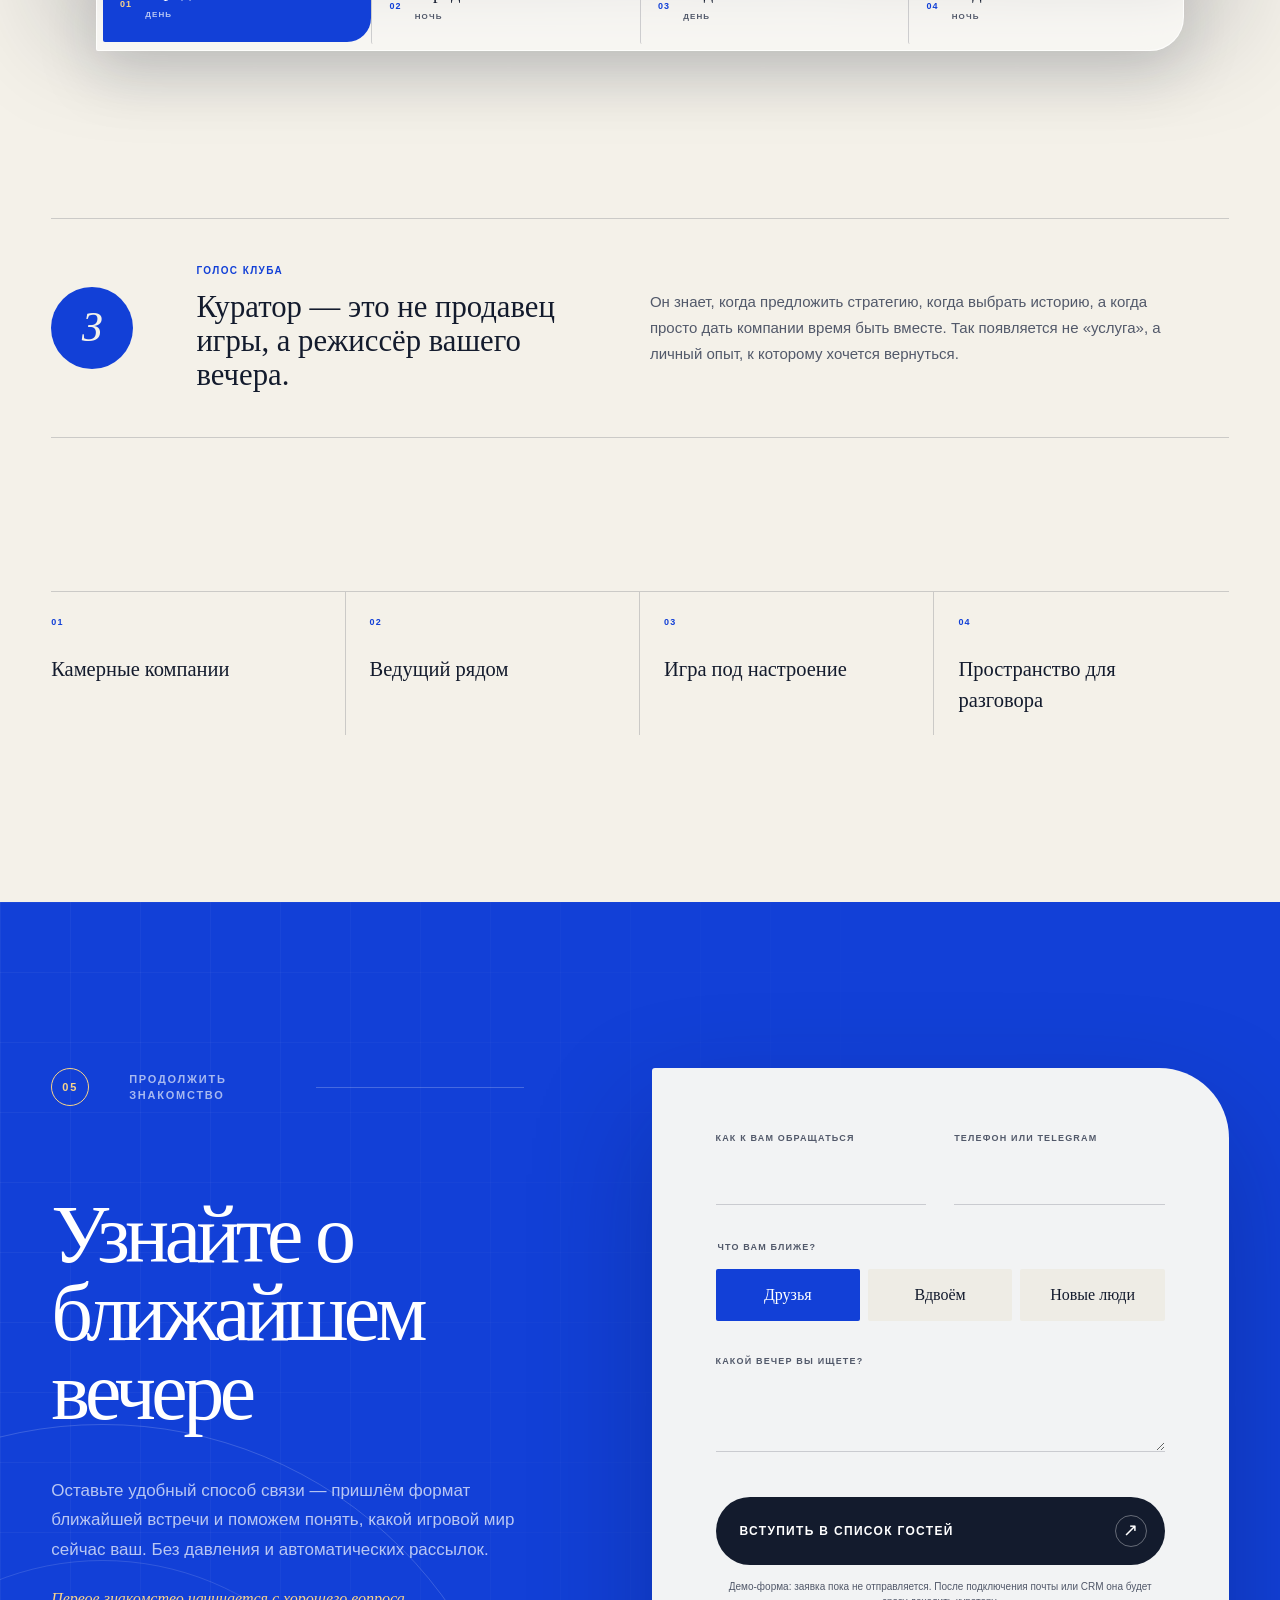
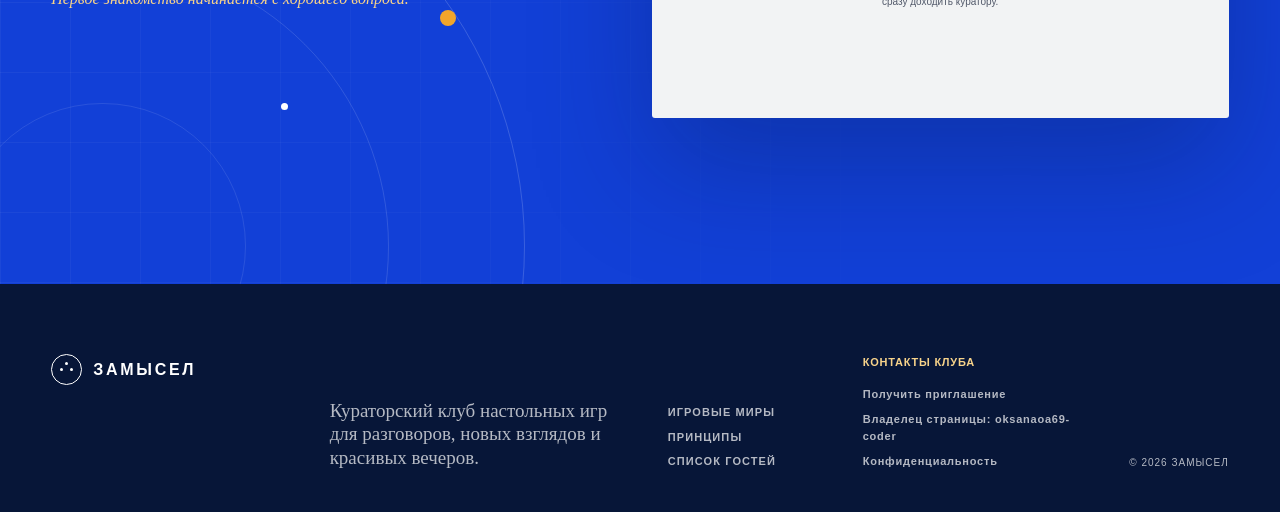
==== commit 4d327d9e: "Создать три премиальные концепции через MagicPath" ====
--- a/index.html
+++ b/index.html
@@ -41,8 +41,8 @@
     <title>Замысел — кураторский клуб настольных игр</title>
     <link rel="icon" href="assets/favicon.svg" type="image/svg+xml" />
     <link rel="preload" href="assets/images/hero-together.jpg" as="image" />
-    <link rel="stylesheet" href="styles.css?v=20261011-design-modes" />
-    <script src="script.js?v=20261011-design-modes" defer></script>
+    <link rel="stylesheet" href="styles.css?v=20261011-magicpath" />
+    <script src="script.js?v=20261011-magicpath" defer></script>
     <script type="application/ld+json">
       {
         "@context": "https://schema.org",
@@ -76,10 +76,12 @@
 
       <div class="header-tools">
         <div class="design-switcher" data-design-switcher aria-label="Вариант дизайна">
-          <span class="sr-only">Вариант дизайна</span>
-          <button type="button" data-design-option="classic" aria-pressed="true" aria-label="Светлый дизайн">01</button>
-          <button type="button" data-design-option="nocturne" aria-pressed="false" aria-label="Ночной дизайн">02</button>
-          <button type="button" data-design-option="gallery" aria-pressed="false" aria-label="Галерейный дизайн">03</button>
+          <span class="design-switcher-name" data-design-name aria-live="polite">Atelier</span>
+          <span class="design-switcher-options">
+            <button type="button" data-design-option="classic" aria-pressed="true" aria-label="Дизайн Atelier Editorial">01</button>
+            <button type="button" data-design-option="nocturne" aria-pressed="false" aria-label="Дизайн Nocturne Cinema">02</button>
+            <button type="button" data-design-option="gallery" aria-pressed="false" aria-label="Дизайн Portal Salon">03</button>
+          </span>
         </div>
         <button
           class="menu-toggle"
@@ -100,30 +102,40 @@
         <div class="hero-orbit orbit-two" aria-hidden="true"></div>
 
         <div class="hero-copy">
-          <p class="eyebrow reveal">Кураторский клуб настольных игр</p>
+          <p class="eyebrow reveal" data-design-eyebrow>Кураторский клуб настольных игр</p>
           <h1 id="hero-title" class="hero-title">
-            <span class="title-line reveal">Игра начинается</span>
-            <span class="title-line title-accent reveal">с замысла.</span>
+            <span class="title-line reveal" data-design-title-main>Игра начинается</span>
+            <span class="title-line title-accent reveal" data-design-title-accent>с замысла.</span>
           </h1>
-          <p class="hero-lead hero-positioning reveal">
+          <p class="hero-lead hero-positioning reveal" data-design-lead>
             «Замысел» — кураторский клуб настольных игр, где игра становится поводом для общения,
             новых идей и красивого вечера.
           </p>
           <div class="hero-actions reveal">
             <a class="button button-primary magnetic" href="#club">
-              <span>Познакомиться с клубом</span>
+              <span data-design-cta>Познакомиться с клубом</span>
               <span class="button-arrow" aria-hidden="true">↘</span>
             </a>
-            <span class="hero-note">Три игровых мира.<br />Один вечер, который запомнится.</span>
+            <span class="hero-note" data-design-note>Три игровых мира.<br />Один вечер, который запомнится.</span>
           </div>
         </div>
 
         <div class="hero-media reveal-media" data-parallax="0.045">
           <img
+            class="hero-image hero-image-classic"
             src="assets/images/hero-together.jpg"
             alt="Люди за настольной игрой в светлом пространстве клуба"
             width="1672"
             height="941"
+          />
+          <img
+            class="hero-image hero-image-portal"
+            src="assets/images/hero-portal-futures.webp"
+            alt="Сюрреалистичный игровой портал в кобальтовом пространстве"
+            width="1536"
+            height="1024"
+            loading="lazy"
+            decoding="async"
           />
           <div class="hero-media-label glass-card">
             <span>Вечер 01</span>
--- a/styles.css
+++ b/styles.css
@@ -3239,3 +3239,548 @@
     font-size: 9px;
   }
 }
+
+/* MagicPath directions: three genuinely different sites sharing one content system. */
+.design-switcher-name {
+  min-width: 70px;
+  padding-left: 8px;
+  color: var(--ink);
+  font-size: 8px;
+  font-weight: 850;
+  letter-spacing: 0.15em;
+  text-align: right;
+  text-transform: uppercase;
+}
+
+.design-switcher-options {
+  display: inline-flex;
+  gap: 3px;
+}
+
+.hero-image-portal {
+  display: none;
+}
+
+.hero-note {
+  white-space: pre-line;
+}
+
+::view-transition-old(root) {
+  animation: magicpath-fade-out 0.32s ease both;
+}
+
+::view-transition-new(root) {
+  animation: magicpath-reveal 0.72s var(--ease) both;
+}
+
+@keyframes magicpath-fade-out {
+  to { opacity: 0.25; filter: blur(8px); }
+}
+
+@keyframes magicpath-reveal {
+  from { clip-path: circle(0 at calc(100% - 110px) 42px); }
+  to { clip-path: circle(145% at calc(100% - 110px) 42px); }
+}
+
+/* 02 — Nocturne Cinema: full-bleed image, cinematic typography, ticket-like details. */
+:root[data-design="nocturne"] {
+  --paper: #07110f;
+  --paper-bright: #101c18;
+  --stone: #27342f;
+  --ink: #f6f0e5;
+  --ink-soft: #b7b8ad;
+  --blue: #efb665;
+  --blue-deep: #efb665;
+  --blue-night: #040b0a;
+  --amber: #efb665;
+  --amber-soft: #f4d5a5;
+  --line: rgba(246, 240, 229, 0.17);
+}
+
+:root[data-design="nocturne"] body {
+  background: #07110f;
+}
+
+:root[data-design="nocturne"] .site-header {
+  color: #f6f0e5;
+}
+
+:root[data-design="nocturne"] .site-header.is-scrolled {
+  background: rgba(7, 17, 15, 0.86);
+  box-shadow: 0 1px 0 rgba(246, 240, 229, 0.12);
+}
+
+:root[data-design="nocturne"] .design-switcher {
+  background: rgba(8, 18, 15, 0.62);
+  border-color: rgba(255, 255, 255, 0.2);
+}
+
+:root[data-design="nocturne"] .design-switcher-name,
+:root[data-design="nocturne"] .design-switcher button {
+  color: #f6f0e5;
+}
+
+:root[data-design="nocturne"] .design-switcher button[aria-pressed="true"] {
+  color: #07110f;
+  background: #efb665;
+}
+
+:root[data-design="nocturne"] .nav-cta {
+  color: #07110f;
+  background: #efb665;
+  border-color: #efb665;
+}
+
+:root[data-design="nocturne"] .hero {
+  display: flex;
+  align-items: flex-end;
+  min-height: 100svh;
+  padding: calc(var(--header-height) + 70px) 5vw 90px;
+  isolation: isolate;
+}
+
+:root[data-design="nocturne"] .hero::before {
+  position: absolute;
+  inset: 0;
+  z-index: 1;
+  content: "";
+  background:
+    linear-gradient(90deg, rgba(3, 9, 8, 0.96) 0%, rgba(3, 9, 8, 0.76) 45%, rgba(3, 9, 8, 0.18) 80%),
+    linear-gradient(0deg, rgba(3, 9, 8, 0.82), transparent 52%);
+  pointer-events: none;
+}
+
+:root[data-design="nocturne"] .hero::after {
+  inset: 0;
+  z-index: 2;
+  width: auto;
+  height: auto;
+  background: repeating-linear-gradient(90deg, transparent 0, transparent calc(25% - 1px), rgba(255,255,255,.08) 25%);
+  border-radius: 0;
+  pointer-events: none;
+}
+
+:root[data-design="nocturne"] .hero-copy {
+  z-index: 4;
+  width: min(82vw, 1180px);
+  max-width: none;
+  padding: 0;
+}
+
+:root[data-design="nocturne"] .hero-copy .eyebrow {
+  margin-bottom: 34px;
+  color: #efb665;
+}
+
+:root[data-design="nocturne"] .hero-title {
+  color: #f8f3e9;
+  font-family: var(--sans);
+  font-size: clamp(68px, 8.7vw, 142px);
+  font-weight: 700;
+  line-height: 0.82;
+  letter-spacing: -0.078em;
+  text-transform: uppercase;
+}
+
+:root[data-design="nocturne"] .title-line {
+  white-space: normal;
+}
+
+:root[data-design="nocturne"] .title-accent {
+  width: max-content;
+  margin: 16px 0 0 24vw;
+  color: #efb665;
+  font-family: var(--serif);
+  font-size: 0.78em;
+  font-style: italic;
+  font-weight: 400;
+  letter-spacing: -0.045em;
+  text-transform: none;
+}
+
+:root[data-design="nocturne"] .hero-lead {
+  max-width: 540px;
+  margin: 48px 0 0 7vw;
+  color: rgba(248, 243, 233, 0.75);
+  font-family: var(--serif);
+  font-size: 17px;
+}
+
+:root[data-design="nocturne"] .hero-actions {
+  margin: 30px 0 0 7vw;
+}
+
+:root[data-design="nocturne"] .button-primary {
+  color: #07110f;
+  background: #efb665;
+}
+
+:root[data-design="nocturne"] .hero-note {
+  color: rgba(248, 243, 233, 0.66);
+}
+
+:root[data-design="nocturne"] .hero-media {
+  position: absolute;
+  inset: 0;
+  z-index: 0;
+  width: 100%;
+  height: 100%;
+  min-height: 0;
+  border-radius: 0;
+}
+
+:root[data-design="nocturne"] .hero-media > img {
+  height: 100%;
+  filter: saturate(0.62) brightness(0.72) contrast(1.08);
+  transform: none;
+}
+
+:root[data-design="nocturne"] .hero-media::after {
+  background: linear-gradient(110deg, rgba(3,9,8,.35), transparent 68%);
+}
+
+:root[data-design="nocturne"] .hero-media-label {
+  right: 4vw;
+  bottom: 88px;
+  left: auto;
+  width: 290px;
+  color: #121a17;
+  background: rgba(247, 238, 219, 0.92);
+  border-radius: 2px;
+  transform: rotate(-2deg);
+}
+
+:root[data-design="nocturne"] .hero-counter,
+:root[data-design="nocturne"] .hero-scroll,
+:root[data-design="nocturne"] .hero-orbit {
+  display: none;
+}
+
+:root[data-design="nocturne"] .night-note {
+  width: 100%;
+  padding-right: max(4vw, 24px);
+  padding-left: max(4vw, 24px);
+  background: linear-gradient(140deg, #0b1714, #12251f);
+}
+
+:root[data-design="nocturne"] .night-note-media {
+  border: 1px solid rgba(239, 182, 101, 0.25);
+  border-radius: 0;
+  filter: saturate(0.68) contrast(1.08);
+}
+
+:root[data-design="nocturne"] .story-step,
+:root[data-design="nocturne"] .principles-list li {
+  background: rgba(255, 255, 255, 0.025);
+}
+
+/* 03 — Portal Salon: spatial composition, glass, orbits and a dedicated art asset. */
+:root[data-design="gallery"] {
+  --paper: #080917;
+  --paper-bright: #111329;
+  --stone: #242744;
+  --ink: #f7f4ff;
+  --ink-soft: #afb0c6;
+  --blue: #9a7cff;
+  --blue-deep: #6a4fff;
+  --blue-night: #070714;
+  --amber: #ffb45f;
+  --amber-soft: #ffd898;
+  --line: rgba(226, 222, 255, 0.16);
+}
+
+:root[data-design="gallery"] body {
+  background:
+    radial-gradient(circle at 76% 10%, rgba(77, 75, 255, 0.24), transparent 35rem),
+    linear-gradient(rgba(255,255,255,.028) 1px, transparent 1px),
+    linear-gradient(90deg, rgba(255,255,255,.028) 1px, transparent 1px),
+    #080917;
+  background-size: auto, 72px 72px, 72px 72px, auto;
+}
+
+:root[data-design="gallery"] .site-header {
+  color: #f7f4ff;
+  border-bottom: 1px solid rgba(255,255,255,.1);
+}
+
+:root[data-design="gallery"] .site-header.is-scrolled {
+  background: rgba(8, 9, 23, 0.82);
+  box-shadow: 0 1px 0 rgba(255,255,255,.1);
+}
+
+:root[data-design="gallery"] .design-switcher {
+  background: rgba(17, 19, 41, 0.72);
+  border-color: rgba(255,255,255,.18);
+  box-shadow: 0 12px 38px rgba(0,0,0,.24);
+}
+
+:root[data-design="gallery"] .design-switcher-name,
+:root[data-design="gallery"] .design-switcher button {
+  color: #e1dcff;
+}
+
+:root[data-design="gallery"] .design-switcher button[aria-pressed="true"] {
+  color: #111226;
+  background: linear-gradient(145deg, #ffd898, #9a7cff);
+}
+
+:root[data-design="gallery"] .nav-cta {
+  color: #111226;
+  background: linear-gradient(90deg, #ffd898, #ff9c65);
+  border-color: transparent;
+}
+
+:root[data-design="gallery"] .hero {
+  grid-template-columns: minmax(420px, 0.82fr) minmax(560px, 1.18fr);
+  gap: 3vw;
+  min-height: 100svh;
+  padding-right: 2.8vw;
+  isolation: isolate;
+}
+
+:root[data-design="gallery"] .hero::before {
+  position: absolute;
+  top: 17%;
+  left: 6%;
+  z-index: 0;
+  width: 330px;
+  height: 330px;
+  content: "";
+  border: 1px solid rgba(154, 124, 255, 0.35);
+  border-radius: 50%;
+  box-shadow: 0 0 120px rgba(78, 74, 255, 0.15);
+}
+
+:root[data-design="gallery"] .hero::after {
+  right: auto;
+  bottom: 8%;
+  left: 34%;
+  width: 14px;
+  height: 14px;
+  background: #ffb45f;
+  border-radius: 50%;
+  box-shadow: 0 0 28px #ffb45f;
+}
+
+:root[data-design="gallery"] .hero-copy {
+  z-index: 4;
+  max-width: 690px;
+  padding: 40px 0 40px 2vw;
+}
+
+:root[data-design="gallery"] .hero-copy .eyebrow {
+  margin-bottom: 38px;
+  color: #aaa3ff;
+}
+
+:root[data-design="gallery"] .hero-title {
+  color: #f7f4ff;
+  font-size: clamp(74px, 7.7vw, 132px);
+  line-height: 0.84;
+}
+
+:root[data-design="gallery"] .title-line {
+  white-space: normal;
+}
+
+:root[data-design="gallery"] .title-accent {
+  width: max-content;
+  max-width: 100%;
+  margin: 20px 0 0 5vw;
+  color: transparent;
+  font-style: italic;
+  background: linear-gradient(90deg, #ffe0a3, #ff9e66 45%, #a989ff 100%);
+  -webkit-background-clip: text;
+  background-clip: text;
+}
+
+:root[data-design="gallery"] .hero-lead {
+  max-width: 520px;
+  margin-left: 5vw;
+  color: #b1b2c6;
+  font-family: var(--serif);
+}
+
+:root[data-design="gallery"] .hero-actions {
+  margin-left: 5vw;
+}
+
+:root[data-design="gallery"] .button-primary {
+  color: #111226;
+  background: linear-gradient(90deg, #f6d88f, #fb9e66);
+  box-shadow: 0 18px 55px rgba(255, 158, 102, 0.2);
+}
+
+:root[data-design="gallery"] .hero-note {
+  color: #9b9db8;
+}
+
+:root[data-design="gallery"] .hero-media {
+  height: min(78vh, 820px);
+  min-height: 610px;
+  overflow: visible;
+  background: transparent;
+  border-radius: 54% 54% 12% 12% / 38% 38% 12% 12%;
+  box-shadow: 0 48px 140px rgba(0,0,0,.48);
+  clip-path: polygon(7% 0, 93% 0, 100% 10%, 100% 100%, 0 100%, 0 10%);
+}
+
+:root[data-design="gallery"] .hero-image-classic {
+  display: none;
+}
+
+:root[data-design="gallery"] .hero-image-portal {
+  display: block;
+  height: 100%;
+  filter: saturate(1.05) contrast(1.04);
+  transform: none;
+}
+
+:root[data-design="gallery"] .hero-media::after {
+  background: linear-gradient(90deg, rgba(8,9,23,.28), transparent 45%), linear-gradient(0deg, rgba(8,9,23,.4), transparent 40%);
+  border-radius: inherit;
+}
+
+:root[data-design="gallery"] .hero-media-label {
+  right: -12px;
+  bottom: 24px;
+  left: auto;
+  width: 250px;
+  background: rgba(18, 19, 48, 0.68);
+  border: 1px solid rgba(255,255,255,.2);
+  border-radius: 24px;
+  box-shadow: 0 25px 70px rgba(0,0,0,.45);
+}
+
+:root[data-design="gallery"] .hero-counter {
+  color: #ffd99b;
+  background: rgba(15,16,40,.55);
+  border-radius: 999px;
+  backdrop-filter: blur(14px);
+}
+
+:root[data-design="gallery"] .hero-scroll {
+  color: #8d8fa9;
+}
+
+:root[data-design="gallery"] .night-note {
+  width: calc(100% - 5vw);
+  margin: 2.5vw;
+  padding-right: clamp(30px, 6vw, 100px);
+  padding-left: clamp(30px, 6vw, 100px);
+  background: linear-gradient(135deg, rgba(44,42,93,.58), rgba(16,18,43,.78));
+  border: 1px solid rgba(255,255,255,.13);
+  border-radius: 72px;
+  box-shadow: 0 40px 120px rgba(0,0,0,.25);
+  backdrop-filter: blur(20px);
+}
+
+:root[data-design="gallery"] .night-note-media {
+  border: 1px solid rgba(255,255,255,.18);
+  border-radius: 48% 48% 12px 12px;
+  box-shadow: 0 30px 90px rgba(0,0,0,.34);
+}
+
+:root[data-design="gallery"] .idea,
+:root[data-design="gallery"] .principles {
+  margin: 2.5vw;
+  overflow: hidden;
+  background: rgba(17,19,41,.54);
+  border: 1px solid rgba(255,255,255,.1);
+  border-radius: 64px;
+}
+
+:root[data-design="gallery"] .story-step,
+:root[data-design="gallery"] .principles-list li {
+  background: rgba(255,255,255,.035);
+  border-radius: 24px;
+}
+
+:root[data-design="gallery"] .club-panorama-stage,
+:root[data-design="gallery"] .form-wrap {
+  border: 1px solid rgba(255,255,255,.15);
+  border-radius: 48px;
+  box-shadow: 0 35px 100px rgba(0,0,0,.3);
+}
+
+@media (max-width: 900px) {
+  .design-switcher-name { display: none; }
+
+  :root[data-design="nocturne"] .hero {
+    min-height: 900px;
+    padding-right: 24px;
+    padding-left: 24px;
+  }
+
+  :root[data-design="nocturne"] .hero-title {
+    font-size: clamp(56px, 14vw, 96px);
+  }
+
+  :root[data-design="nocturne"] .title-accent {
+    margin-left: 8vw;
+  }
+
+  :root[data-design="nocturne"] .hero-media-label {
+    display: none;
+  }
+
+  :root[data-design="gallery"] .hero {
+    grid-template-columns: 1fr;
+    padding-right: 20px;
+  }
+
+  :root[data-design="gallery"] .hero-media {
+    width: calc(100% - 6vw);
+    min-height: 580px;
+  }
+}
+
+@media (max-width: 650px) {
+  :root[data-design="nocturne"] .hero {
+    min-height: 820px;
+    padding-bottom: 65px;
+  }
+
+  :root[data-design="nocturne"] .hero-lead,
+  :root[data-design="nocturne"] .hero-actions {
+    margin-left: 0;
+  }
+
+  :root[data-design="nocturne"] .hero-actions {
+    display: block;
+  }
+
+  :root[data-design="nocturne"] .hero-note {
+    display: block;
+    margin-top: 22px;
+  }
+
+  :root[data-design="gallery"] .hero-title {
+    font-size: clamp(62px, 18vw, 92px);
+  }
+
+  :root[data-design="gallery"] .hero-copy,
+  :root[data-design="gallery"] .hero-lead,
+  :root[data-design="gallery"] .hero-actions {
+    margin-left: 0;
+    padding-left: 0;
+  }
+
+  :root[data-design="gallery"] .hero-media {
+    min-height: 470px;
+    margin-left: 0;
+  }
+
+  :root[data-design="gallery"] .hero-media-label {
+    right: 12px;
+    bottom: 12px;
+  }
+
+  :root[data-design="gallery"] .night-note,
+  :root[data-design="gallery"] .idea,
+  :root[data-design="gallery"] .principles {
+    width: auto;
+    margin: 14px;
+    border-radius: 34px;
+  }
+}
